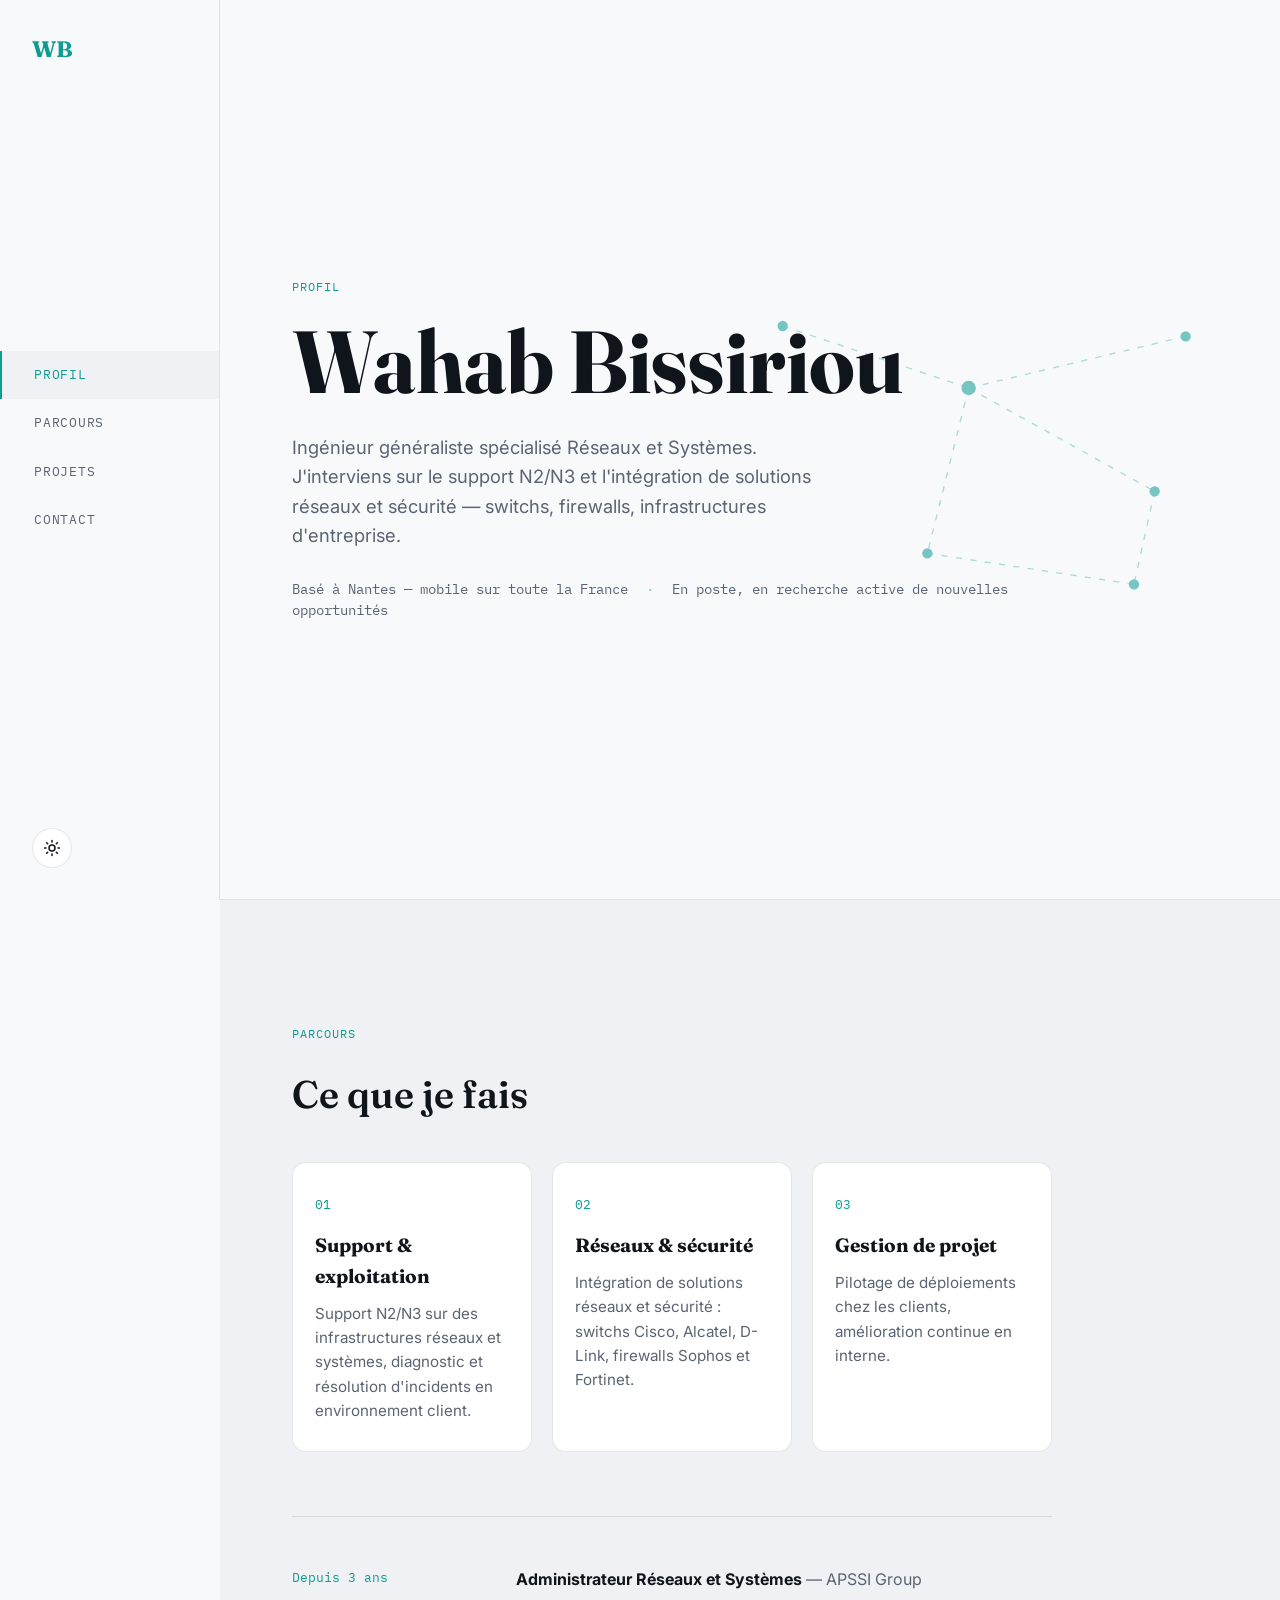
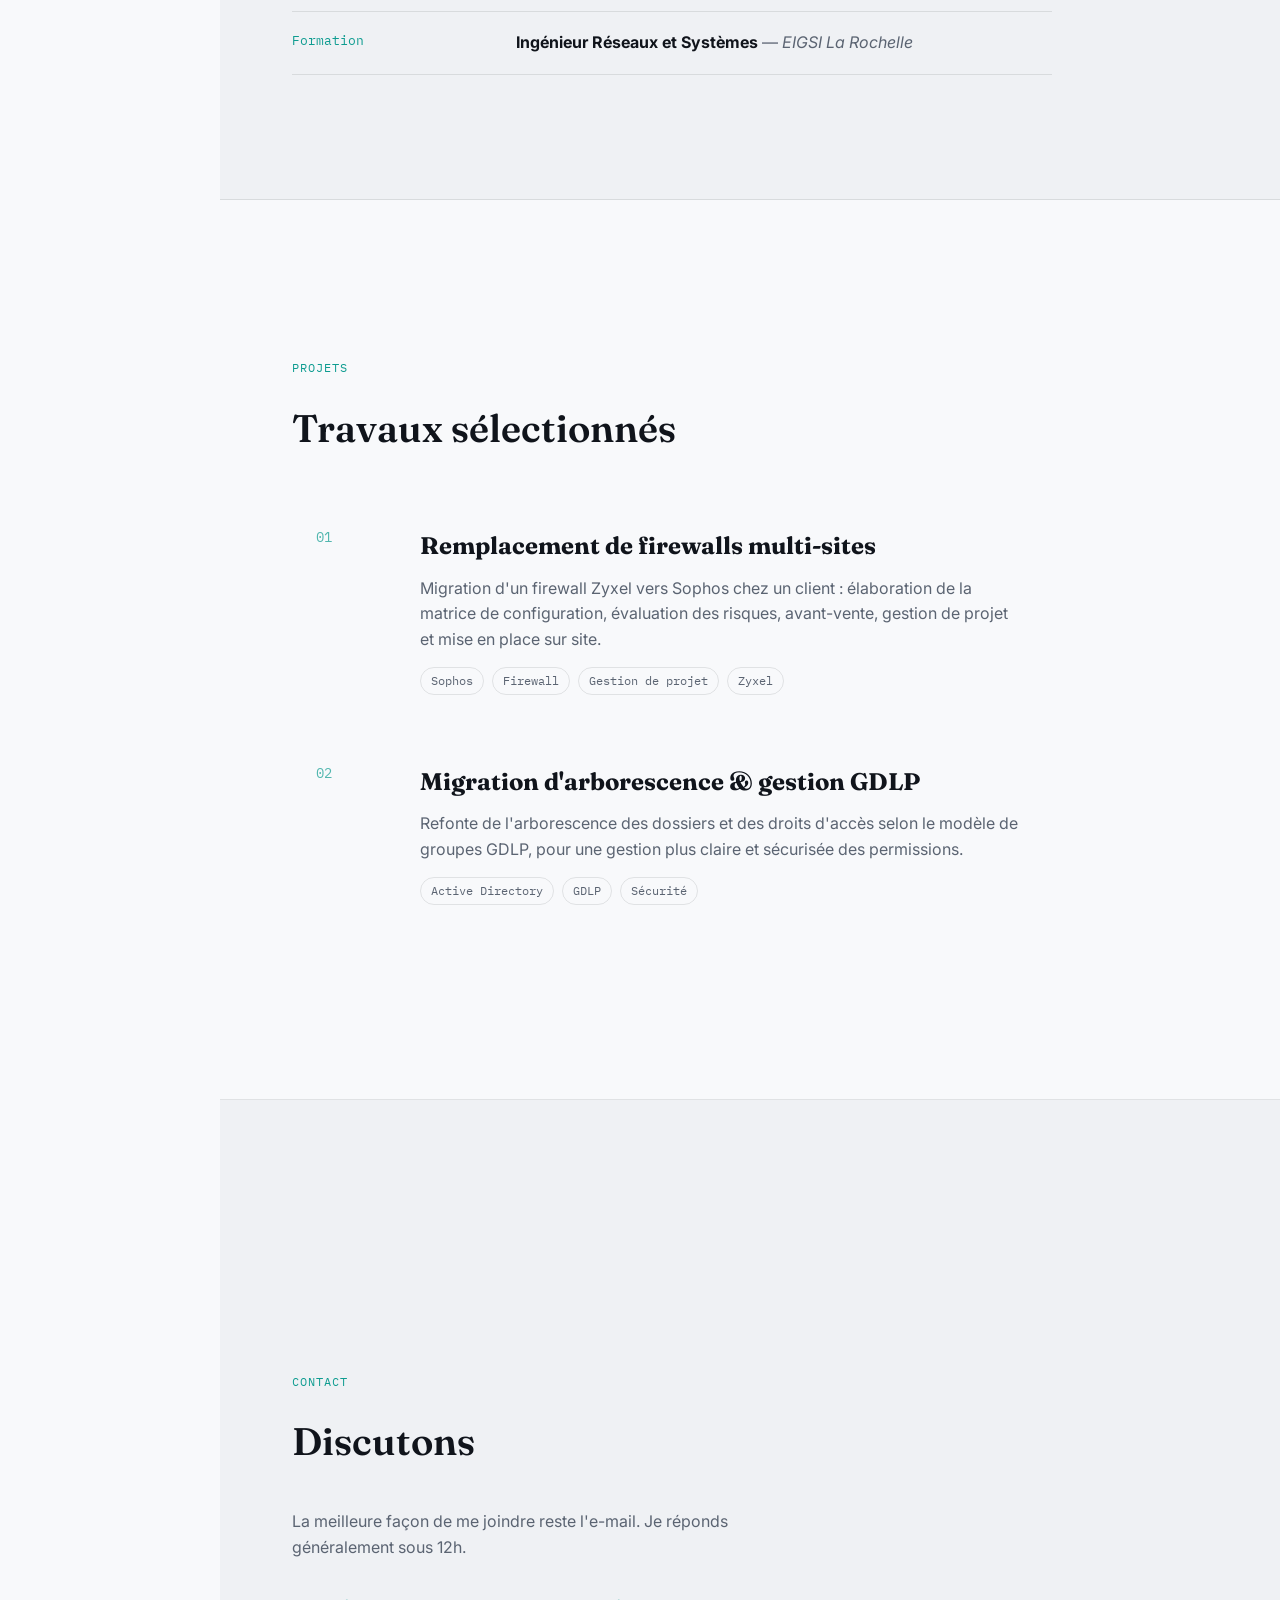
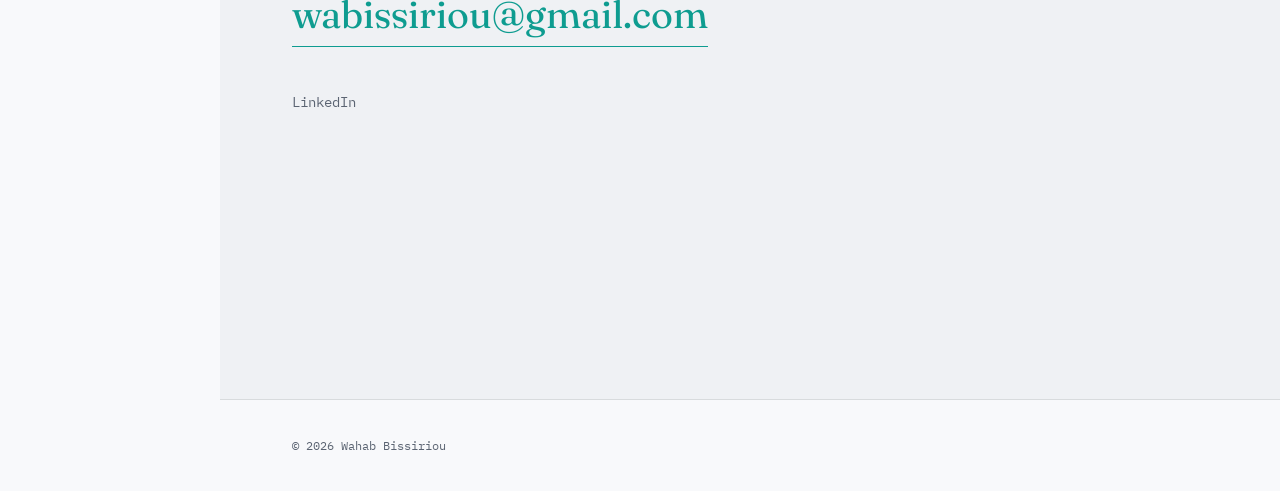
==== index.html @ ff33aac0 "Personnalisation et détails actualisés" ====
<!DOCTYPE html>
<html lang="fr">
<head>
  <meta charset="UTF-8">
  <meta name="viewport" content="width=device-width, initial-scale=1.0">
  <title>Wahab Bissiriou — Portfolio</title>
  <meta name="description" content="Portfolio de Wahab Bissiriou, administrateur Réseaux et Systèmes">
  <link rel="preconnect" href="https://fonts.googleapis.com">
  <link href="https://fonts.googleapis.com/css2?family=Fraunces:opsz,wght@9..144,400;9..144,600;9..144,700&family=Inter:wght@400;500;600&family=IBM+Plex+Mono:wght@400;500&display=swap" rel="stylesheet">
  <link rel="stylesheet" href="style.css">
</head>
<body>

  <!-- Navigation en onglets latéraux (desktop) / barre haute (mobile) -->
  <nav class="tabs" aria-label="Navigation principale">
    <div class="tabs__brand">WB</div>
    <ul class="tabs__list">
      <li><a href="#profil" class="tabs__link is-active" data-section="profil">Profil</a></li>
      <li><a href="#parcours" class="tabs__link" data-section="parcours">Parcours</a></li>
      <li><a href="#projets" class="tabs__link" data-section="projets">Projets</a></li>
      <li><a href="#contact" class="tabs__link" data-section="contact">Contact</a></li>
    </ul>
    <button id="theme-toggle" class="theme-toggle" type="button" aria-label="Basculer le thème clair/sombre" aria-pressed="false">
      <svg class="icon icon--sun" viewBox="0 0 24 24" fill="none" stroke="currentColor" stroke-width="2" stroke-linecap="round"><circle cx="12" cy="12" r="4"/><path d="M12 2v2M12 20v2M4.9 4.9l1.4 1.4M17.7 17.7l1.4 1.4M2 12h2M20 12h2M4.9 19.1l1.4-1.4M17.7 6.3l1.4-1.4"/></svg>
      <svg class="icon icon--moon" viewBox="0 0 24 24" fill="none" stroke="currentColor" stroke-width="2" stroke-linecap="round" stroke-linejoin="round"><path d="M21 12.8A9 9 0 1 1 11.2 3a7 7 0 0 0 9.8 9.8z"/></svg>
    </button>
  </nav>

  <main>

    <!-- SECTION PROFIL -->
    <section id="profil" class="section section--hero">
      <svg class="net-signature" viewBox="0 0 600 400" aria-hidden="true">
        <g class="net-signature__links">
          <line x1="80" y1="80" x2="260" y2="140"/>
          <line x1="260" y1="140" x2="470" y2="90"/>
          <line x1="260" y1="140" x2="220" y2="300"/>
          <line x1="220" y1="300" x2="420" y2="330"/>
          <line x1="260" y1="140" x2="440" y2="240"/>
          <line x1="440" y1="240" x2="420" y2="330"/>
        </g>
        <g class="net-signature__nodes">
          <circle cx="80" cy="80" r="5"/>
          <circle cx="260" cy="140" r="7"/>
          <circle cx="470" cy="90" r="5"/>
          <circle cx="220" cy="300" r="5"/>
          <circle cx="420" cy="330" r="5"/>
          <circle cx="440" cy="240" r="5"/>
        </g>
      </svg>
      <div class="section__inner">
        <p class="eyebrow">Profil</p>
        <h1 class="hero__title">Wahab Bissiriou</h1>
        <p class="hero__tagline">Ingénieur généraliste spécialisé Réseaux et Systèmes. J'interviens sur le support N2/N3 et l'intégration de solutions réseaux et sécurité — switchs, firewalls, infrastructures d'entreprise.</p>
        <div class="hero__meta">
          <span>Basé à Nantes — mobile sur toute la France</span>
          <span class="divider">·</span>
          <span>En poste, en recherche active de nouvelles opportunités</span>
        </div>
      </div>
    </section>

    <!-- SECTION PARCOURS -->
    <section id="parcours" class="section">
      <div class="section__inner">
        <p class="eyebrow">Parcours</p>
        <h2 class="section__title">Ce que je fais</h2>
        <div class="grid-cards">
          <article class="card">
            <span class="card__tag">01</span>
            <h3>Support &amp; exploitation</h3>
            <p>Support N2/N3 sur des infrastructures réseaux et systèmes, diagnostic et résolution d'incidents en environnement client.</p>
          </article>
          <article class="card">
            <span class="card__tag">02</span>
            <h3>Réseaux &amp; sécurité</h3>
            <p>Intégration de solutions réseaux et sécurité : switchs Cisco, Alcatel, D-Link, firewalls Sophos et Fortinet.</p>
          </article>
          <article class="card">
            <span class="card__tag">03</span>
            <h3>Gestion de projet</h3>
            <p>Pilotage de déploiements chez les clients, amélioration continue en interne.</p>
          </article>
        </div>

        <div class="timeline">
          <div class="timeline__item">
            <span class="timeline__year">Depuis 3 ans</span>
            <p><strong>Administrateur Réseaux et Systèmes</strong> — APSSI Group</p>
          </div>
          <div class="timeline__item">
            <span class="timeline__year">Formation</span>
            <p><strong>Ingénieur Réseaux et Systèmes</strong> — <em>EIGSI La Rochelle</em></p>
          </div>
        </div>
      </div>
    </section>

    <!-- SECTION PROJETS -->
    <section id="projets" class="section">
      <div class="section__inner">
        <p class="eyebrow">Projets</p>
        <h2 class="section__title">Travaux sélectionnés</h2>
        <div class="projects">
          <article class="project">
            <div class="project__index">01</div>
            <div class="project__body">
              <h3>Remplacement de firewalls multi-sites</h3>
              <p>Migration d'un firewall Zyxel vers Sophos chez un client : élaboration de la matrice de configuration, évaluation des risques, avant-vente, gestion de projet et mise en place sur site.</p>
              <div class="project__tags">
                <span>Sophos</span><span>Firewall</span><span>Gestion de projet</span><span>Zyxel</span>
              </div>
            </div>
          </article>
          <article class="project">
            <div class="project__index">02</div>
            <div class="project__body">
              <h3>Migration d'arborescence &amp; gestion GDLP</h3>
              <p>Refonte de l'arborescence des dossiers et des droits d'accès selon le modèle de groupes GDLP, pour une gestion plus claire et sécurisée des permissions.</p>
              <div class="project__tags">
                <span>Active Directory</span><span>GDLP</span><span>Sécurité</span>
              </div>
            </div>
          </article>
        </div>
      </div>
    </section>

    <!-- SECTION CONTACT -->
    <section id="contact" class="section section--contact">
      <div class="section__inner">
        <p class="eyebrow">Contact</p>
        <h2 class="section__title">Discutons</h2>
        <p class="contact__text">La meilleure façon de me joindre reste l'e-mail. Je réponds généralement sous 12h.</p>
        <a href="mailto:wabissiriou@gmail.com" class="contact__email">wabissiriou@gmail.com</a>
        <ul class="contact__links">
          <li><a href="https://www.linkedin.com/in/wahabbissiriou/" target="_blank" rel="noopener">LinkedIn</a></li>
        </ul>
      </div>
    </section>

  </main>

  <footer class="footer">
    <p>© <span id="year"></span> Wahab Bissiriou</p>
  </footer>

  <script src="script.js"></script>
</body>
</html>
---- style.css ----
/* ===== Tokens : thème sombre (par défaut) ===== */
:root,
html[data-theme="dark"] {
  --color-bg: #0D1117;
  --color-bg-alt: #151B23;
  --color-surface: #1A222C;
  --color-ink: #ECEFF4;
  --color-ink-dim: #8B95A3;
  --color-accent: #2DD4C7;
  --color-accent-ink: #06181A;
  --color-line: rgba(236, 239, 244, 0.10);
  --shadow: 0 8px 30px rgba(0, 0, 0, 0.35);
}

html[data-theme="light"] {
  --color-bg: #F8F9FB;
  --color-bg-alt: #EFF1F4;
  --color-surface: #FFFFFF;
  --color-ink: #10141B;
  --color-ink-dim: #5B6472;
  --color-accent: #0E9C90;
  --color-accent-ink: #FFFFFF;
  --color-line: rgba(16, 20, 27, 0.10);
  --shadow: 0 8px 24px rgba(16, 20, 27, 0.08);
}

:root {
  --font-display: "Fraunces", serif;
  --font-body: "Inter", sans-serif;
  --font-mono: "IBM Plex Mono", monospace;

  --nav-width: 220px;
  --pad: clamp(24px, 6vw, 72px);
  --radius: 14px;
}

* { box-sizing: border-box; }

html {
  scroll-behavior: smooth;
}

@media (prefers-reduced-motion: reduce) {
  html { scroll-behavior: auto; }
  * { animation: none !important; transition: none !important; }
}

body {
  margin: 0;
  background: var(--color-bg);
  color: var(--color-ink);
  font-family: var(--font-body);
  line-height: 1.6;
  -webkit-font-smoothing: antialiased;
  transition: background 0.3s ease, color 0.3s ease;
}

a { color: inherit; text-decoration: none; }

/* ===== Navigation ===== */
.tabs {
  position: fixed;
  top: 0;
  left: 0;
  width: var(--nav-width);
  height: 100vh;
  display: flex;
  flex-direction: column;
  justify-content: space-between;
  padding: 32px 0;
  border-right: 1px solid var(--color-line);
  background: color-mix(in srgb, var(--color-bg) 92%, transparent);
  backdrop-filter: blur(8px);
  z-index: 10;
  transition: background 0.3s ease, border-color 0.3s ease;
}

.tabs__brand {
  font-family: var(--font-display);
  font-size: 1.4rem;
  font-weight: 700;
  color: var(--color-accent);
  padding-left: 32px;
}

.tabs__list {
  list-style: none;
  margin: 0;
  padding: 0;
  display: flex;
  flex-direction: column;
}

.tabs__link {
  display: block;
  padding: 14px 32px;
  font-family: var(--font-mono);
  font-size: 0.8rem;
  letter-spacing: 0.06em;
  text-transform: uppercase;
  color: var(--color-ink-dim);
  border-left: 2px solid transparent;
  transition: color 0.2s ease, border-color 0.2s ease, background 0.2s ease;
}

.tabs__link:hover {
  color: var(--color-ink);
  background: var(--color-bg-alt);
}

.tabs__link.is-active {
  color: var(--color-accent);
  border-left-color: var(--color-accent);
  background: var(--color-bg-alt);
}

.tabs__link:focus-visible,
.theme-toggle:focus-visible {
  outline: 2px solid var(--color-accent);
  outline-offset: 2px;
}

/* Bouton thème clair/sombre */
.theme-toggle {
  margin: 0 32px;
  width: 40px;
  height: 40px;
  border-radius: 50%;
  border: 1px solid var(--color-line);
  background: var(--color-surface);
  color: var(--color-ink);
  display: flex;
  align-items: center;
  justify-content: center;
  cursor: pointer;
  transition: border-color 0.2s ease, transform 0.2s ease;
}

.theme-toggle:hover {
  border-color: var(--color-accent);
  transform: scale(1.05);
}

.theme-toggle .icon {
  width: 18px;
  height: 18px;
  position: absolute;
  transition: opacity 0.25s ease, transform 0.35s ease;
}

html[data-theme="dark"] .icon--sun,
html[data-theme="light"] .icon--moon {
  opacity: 0;
  transform: rotate(-90deg) scale(0.6);
}

html[data-theme="dark"] .icon--moon,
html[data-theme="light"] .icon--sun {
  opacity: 1;
  transform: rotate(0) scale(1);
}

/* ===== Layout général ===== */
main { margin-left: var(--nav-width); }

.section {
  min-height: 100vh;
  display: flex;
  align-items: center;
  border-bottom: 1px solid var(--color-line);
  padding: 96px var(--pad);
  position: relative;
  overflow: hidden;
}

.section:nth-of-type(even) { background: var(--color-bg-alt); }

.section__inner {
  max-width: 760px;
  width: 100%;
  position: relative;
  z-index: 1;
}

.eyebrow {
  font-family: var(--font-mono);
  font-size: 0.78rem;
  letter-spacing: 0.08em;
  text-transform: uppercase;
  color: var(--color-accent);
  margin: 0 0 20px;
}

.section__title {
  font-family: var(--font-display);
  font-size: clamp(1.8rem, 3vw, 2.6rem);
  font-weight: 600;
  margin: 0 0 36px;
}

/* ===== Hero + signature réseau ===== */
.section--hero { position: relative; }

.net-signature {
  position: absolute;
  right: -40px;
  top: 50%;
  transform: translateY(-50%);
  width: min(55vw, 620px);
  height: auto;
  opacity: 0.55;
  z-index: 0;
  pointer-events: none;
}

.net-signature__links line {
  stroke: var(--color-accent);
  stroke-width: 1.4;
  stroke-dasharray: 6 8;
  opacity: 0.55;
  animation: flow 6s linear infinite;
}

.net-signature__nodes circle {
  fill: var(--color-accent);
  animation: pulse 2.4s ease-in-out infinite;
}

.net-signature__nodes circle:nth-child(2) { animation-delay: 0.3s; }
.net-signature__nodes circle:nth-child(3) { animation-delay: 0.6s; }
.net-signature__nodes circle:nth-child(4) { animation-delay: 0.9s; }
.net-signature__nodes circle:nth-child(5) { animation-delay: 1.2s; }
.net-signature__nodes circle:nth-child(6) { animation-delay: 1.5s; }

@keyframes flow {
  to { stroke-dashoffset: -140; }
}

@keyframes pulse {
  0%, 100% { opacity: 0.6; r: 5; }
  50% { opacity: 1; r: 7; }
}

@media (max-width: 860px) {
  .net-signature { display: none; }
}

.hero__title {
  font-family: var(--font-display);
  font-size: clamp(3rem, 8vw, 5.5rem);
  font-weight: 700;
  line-height: 1;
  margin: 0 0 28px;
}

.hero__tagline {
  font-size: 1.15rem;
  color: var(--color-ink-dim);
  max-width: 46ch;
  margin: 0 0 28px;
}

.hero__meta {
  font-family: var(--font-mono);
  font-size: 0.85rem;
  color: var(--color-ink-dim);
}

.divider { margin: 0 10px; color: var(--color-accent); opacity: 0.5; }

/* ===== Cards ===== */
.grid-cards {
  display: grid;
  grid-template-columns: repeat(3, 1fr);
  gap: 20px;
  margin-bottom: 64px;
}

.card {
  background: var(--color-surface);
  border: 1px solid var(--color-line);
  padding: 28px 22px;
  border-radius: var(--radius);
  transition: transform 0.25s ease, box-shadow 0.25s ease, border-color 0.25s ease;
}

.card:hover {
  transform: translateY(-4px);
  box-shadow: var(--shadow);
  border-color: var(--color-accent);
}

.card__tag { font-family: var(--font-mono); color: var(--color-accent); font-size: 0.8rem; }

.card h3 { font-family: var(--font-display); font-size: 1.2rem; margin: 14px 0 10px; }

.card p { color: var(--color-ink-dim); font-size: 0.95rem; margin: 0; }

/* ===== Timeline ===== */
.timeline { border-top: 1px solid var(--color-line); padding-top: 32px; }

.timeline__item {
  display: grid;
  grid-template-columns: 200px 1fr;
  gap: 24px;
  padding: 18px 0;
  border-bottom: 1px solid var(--color-line);
}

.timeline__year { font-family: var(--font-mono); font-size: 0.82rem; color: var(--color-accent); }

.timeline__item p { margin: 0; color: var(--color-ink-dim); }

.timeline__item strong { color: var(--color-ink); }

/* ===== Projets ===== */
.projects { display: flex; flex-direction: column; }

.project {
  display: grid;
  grid-template-columns: 80px 1fr;
  gap: 24px;
  padding: 32px 24px;
  border-radius: var(--radius);
  transition: background 0.25s ease;
}

.project:hover { background: var(--color-surface); }

.project__index { font-family: var(--font-mono); font-size: 0.85rem; color: var(--color-accent); opacity: 0.7; }

.project__body h3 { font-family: var(--font-display); font-size: 1.5rem; margin: 0 0 10px; }

.project__body p { color: var(--color-ink-dim); margin: 0 0 14px; max-width: 60ch; }

.project__tags { display: flex; gap: 8px; margin-bottom: 4px; flex-wrap: wrap; }

.project__tags span {
  font-family: var(--font-mono);
  font-size: 0.72rem;
  padding: 4px 10px;
  border: 1px solid var(--color-line);
  border-radius: 20px;
  color: var(--color-ink-dim);
}

/* ===== Contact ===== */
.contact__text { color: var(--color-ink-dim); max-width: 50ch; margin: 0 0 24px; }

.contact__email {
  font-family: var(--font-display);
  font-size: clamp(1.6rem, 4vw, 2.4rem);
  color: var(--color-accent);
  display: inline-block;
  margin-bottom: 32px;
  border-bottom: 1px solid var(--color-accent);
}

.contact__links {
  list-style: none;
  display: flex;
  gap: 24px;
  padding: 0;
  font-family: var(--font-mono);
  font-size: 0.85rem;
  color: var(--color-ink-dim);
}

.contact__links a:hover { color: var(--color-accent); }

/* ===== Footer ===== */
.footer {
  margin-left: var(--nav-width);
  padding: 24px var(--pad);
  font-family: var(--font-mono);
  font-size: 0.75rem;
  color: var(--color-ink-dim);
}

/* ===== Reveal au scroll ===== */
.section__inner {
  opacity: 0;
  transform: translateY(16px);
  transition: opacity 0.6s ease, transform 0.6s ease;
}

.section__inner.is-visible {
  opacity: 1;
  transform: translateY(0);
}

/* ===== Responsive ===== */
@media (max-width: 860px) {
  .tabs {
    position: sticky;
    width: 100%;
    height: auto;
    flex-direction: row;
    justify-content: space-between;
    align-items: center;
    padding: 14px var(--pad);
    border-right: none;
    border-bottom: 1px solid var(--color-line);
  }

  .tabs__list { flex-direction: row; gap: 4px; }

  .tabs__link { padding: 8px 12px; border-left: none; border-bottom: 2px solid transparent; }

  .tabs__link.is-active { border-left-color: transparent; border-bottom-color: var(--color-accent); }

  .theme-toggle { margin: 0; }

  main, .footer { margin-left: 0; }

  .section { min-height: auto; padding: 56px var(--pad); }

  .grid-cards { grid-template-columns: 1fr; }

  .timeline__item, .project { grid-template-columns: 1fr; gap: 8px; }

  .project { padding: 24px 0; }
}
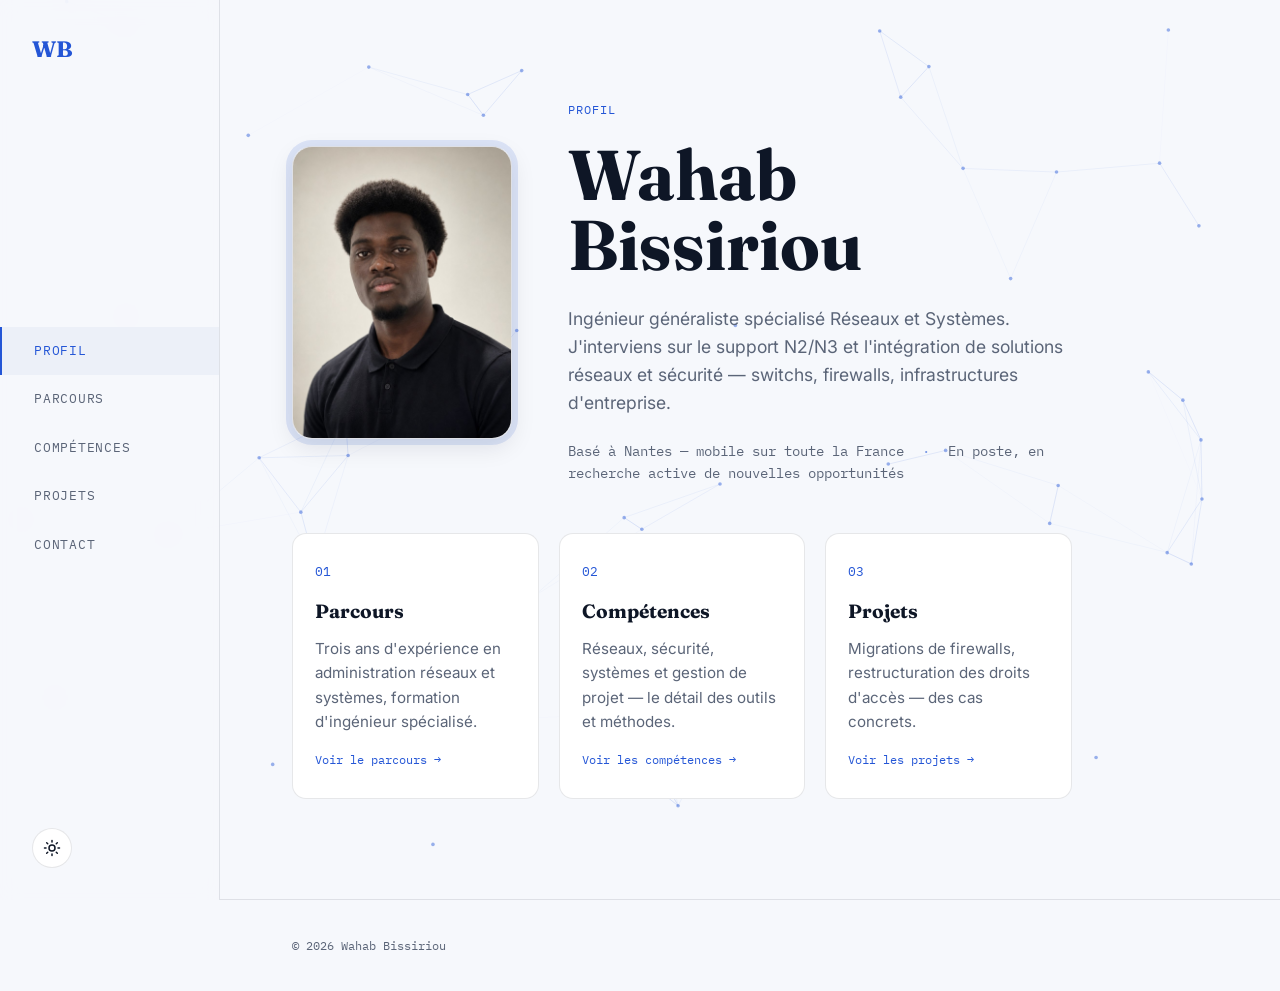
==== commit e47c94c1: "Ajout de la photo de profil" ====
--- a/index.html
+++ b/index.html
@@ -9,16 +9,18 @@
   <link href="https://fonts.googleapis.com/css2?family=Fraunces:opsz,wght@9..144,400;9..144,600;9..144,700&family=Inter:wght@400;500;600&family=IBM+Plex+Mono:wght@400;500&display=swap" rel="stylesheet">
   <link rel="stylesheet" href="style.css">
 </head>
-<body>
+<body data-page="profil">
 
-  <!-- Navigation en onglets latéraux (desktop) / barre haute (mobile) -->
+  <canvas id="bg-canvas"></canvas>
+
   <nav class="tabs" aria-label="Navigation principale">
     <div class="tabs__brand">WB</div>
     <ul class="tabs__list">
-      <li><a href="#profil" class="tabs__link is-active" data-section="profil">Profil</a></li>
-      <li><a href="#parcours" class="tabs__link" data-section="parcours">Parcours</a></li>
-      <li><a href="#projets" class="tabs__link" data-section="projets">Projets</a></li>
-      <li><a href="#contact" class="tabs__link" data-section="contact">Contact</a></li>
+      <li><a href="index.html" class="tabs__link" data-page="profil">Profil</a></li>
+      <li><a href="parcours.html" class="tabs__link" data-page="parcours">Parcours</a></li>
+      <li><a href="competences.html" class="tabs__link" data-page="competences">Compétences</a></li>
+      <li><a href="projets.html" class="tabs__link" data-page="projets">Projets</a></li>
+      <li><a href="contact.html" class="tabs__link" data-page="contact">Contact</a></li>
     </ul>
     <button id="theme-toggle" class="theme-toggle" type="button" aria-label="Basculer le thème clair/sombre" aria-pressed="false">
       <svg class="icon icon--sun" viewBox="0 0 24 24" fill="none" stroke="currentColor" stroke-width="2" stroke-linecap="round"><circle cx="12" cy="12" r="4"/><path d="M12 2v2M12 20v2M4.9 4.9l1.4 1.4M17.7 17.7l1.4 1.4M2 12h2M20 12h2M4.9 19.1l1.4-1.4M17.7 6.3l1.4-1.4"/></svg>
@@ -28,114 +30,44 @@
 
   <main>
 
-    <!-- SECTION PROFIL -->
-    <section id="profil" class="section section--hero">
-      <svg class="net-signature" viewBox="0 0 600 400" aria-hidden="true">
-        <g class="net-signature__links">
-          <line x1="80" y1="80" x2="260" y2="140"/>
-          <line x1="260" y1="140" x2="470" y2="90"/>
-          <line x1="260" y1="140" x2="220" y2="300"/>
-          <line x1="220" y1="300" x2="420" y2="330"/>
-          <line x1="260" y1="140" x2="440" y2="240"/>
-          <line x1="440" y1="240" x2="420" y2="330"/>
-        </g>
-        <g class="net-signature__nodes">
-          <circle cx="80" cy="80" r="5"/>
-          <circle cx="260" cy="140" r="7"/>
-          <circle cx="470" cy="90" r="5"/>
-          <circle cx="220" cy="300" r="5"/>
-          <circle cx="420" cy="330" r="5"/>
-          <circle cx="440" cy="240" r="5"/>
-        </g>
-      </svg>
+    <section class="section section--hero">
       <div class="section__inner">
-        <p class="eyebrow">Profil</p>
-        <h1 class="hero__title">Wahab Bissiriou</h1>
-        <p class="hero__tagline">Ingénieur généraliste spécialisé Réseaux et Systèmes. J'interviens sur le support N2/N3 et l'intégration de solutions réseaux et sécurité — switchs, firewalls, infrastructures d'entreprise.</p>
-        <div class="hero__meta">
-          <span>Basé à Nantes — mobile sur toute la France</span>
-          <span class="divider">·</span>
-          <span>En poste, en recherche active de nouvelles opportunités</span>
-        </div>
-      </div>
-    </section>
-
-    <!-- SECTION PARCOURS -->
-    <section id="parcours" class="section">
-      <div class="section__inner">
-        <p class="eyebrow">Parcours</p>
-        <h2 class="section__title">Ce que je fais</h2>
-        <div class="grid-cards">
-          <article class="card">
-            <span class="card__tag">01</span>
-            <h3>Support &amp; exploitation</h3>
-            <p>Support N2/N3 sur des infrastructures réseaux et systèmes, diagnostic et résolution d'incidents en environnement client.</p>
-          </article>
-          <article class="card">
-            <span class="card__tag">02</span>
-            <h3>Réseaux &amp; sécurité</h3>
-            <p>Intégration de solutions réseaux et sécurité : switchs Cisco, Alcatel, D-Link, firewalls Sophos et Fortinet.</p>
-          </article>
-          <article class="card">
-            <span class="card__tag">03</span>
-            <h3>Gestion de projet</h3>
-            <p>Pilotage de déploiements chez les clients, amélioration continue en interne.</p>
-          </article>
+        <div class="hero__layout">
+          <div class="hero__photo-frame">
+            <img src="photo.jpg" alt="Portrait de Wahab Bissiriou" class="hero__photo">
+          </div>
+          <div class="hero__content">
+            <p class="eyebrow">Profil</p>
+            <h1 class="hero__title">Wahab Bissiriou</h1>
+            <p class="hero__tagline">Ingénieur généraliste spécialisé Réseaux et Systèmes. J'interviens sur le support N2/N3 et l'intégration de solutions réseaux et sécurité — switchs, firewalls, infrastructures d'entreprise.</p>
+            <div class="hero__meta">
+              <span>Basé à Nantes — mobile sur toute la France</span>
+              <span class="divider">·</span>
+              <span>En poste, en recherche active de nouvelles opportunités</span>
+            </div>
+          </div>
         </div>
 
-        <div class="timeline">
-          <div class="timeline__item">
-            <span class="timeline__year">Depuis 3 ans</span>
-            <p><strong>Administrateur Réseaux et Systèmes</strong> — APSSI Group</p>
-          </div>
-          <div class="timeline__item">
-            <span class="timeline__year">Formation</span>
-            <p><strong>Ingénieur Réseaux et Systèmes</strong> — <em>EIGSI La Rochelle</em></p>
-          </div>
+        <div class="grid-cards">
+          <a href="parcours.html" class="card card--link">
+            <span class="card__tag">01</span>
+            <h3>Parcours</h3>
+            <p>Trois ans d'expérience en administration réseaux et systèmes, formation d'ingénieur spécialisé.</p>
+            <span class="card__more">Voir le parcours →</span>
+          </a>
+          <a href="competences.html" class="card card--link">
+            <span class="card__tag">02</span>
+            <h3>Compétences</h3>
+            <p>Réseaux, sécurité, systèmes et gestion de projet — le détail des outils et méthodes.</p>
+            <span class="card__more">Voir les compétences →</span>
+          </a>
+          <a href="projets.html" class="card card--link">
+            <span class="card__tag">03</span>
+            <h3>Projets</h3>
+            <p>Migrations de firewalls, restructuration des droits d'accès — des cas concrets.</p>
+            <span class="card__more">Voir les projets →</span>
+          </a>
         </div>
-      </div>
-    </section>
-
-    <!-- SECTION PROJETS -->
-    <section id="projets" class="section">
-      <div class="section__inner">
-        <p class="eyebrow">Projets</p>
-        <h2 class="section__title">Travaux sélectionnés</h2>
-        <div class="projects">
-          <article class="project">
-            <div class="project__index">01</div>
-            <div class="project__body">
-              <h3>Remplacement de firewalls multi-sites</h3>
-              <p>Migration d'un firewall Zyxel vers Sophos chez un client : élaboration de la matrice de configuration, évaluation des risques, avant-vente, gestion de projet et mise en place sur site.</p>
-              <div class="project__tags">
-                <span>Sophos</span><span>Firewall</span><span>Gestion de projet</span><span>Zyxel</span>
-              </div>
-            </div>
-          </article>
-          <article class="project">
-            <div class="project__index">02</div>
-            <div class="project__body">
-              <h3>Migration d'arborescence &amp; gestion GDLP</h3>
-              <p>Refonte de l'arborescence des dossiers et des droits d'accès selon le modèle de groupes GDLP, pour une gestion plus claire et sécurisée des permissions.</p>
-              <div class="project__tags">
-                <span>Active Directory</span><span>GDLP</span><span>Sécurité</span>
-              </div>
-            </div>
-          </article>
-        </div>
-      </div>
-    </section>
-
-    <!-- SECTION CONTACT -->
-    <section id="contact" class="section section--contact">
-      <div class="section__inner">
-        <p class="eyebrow">Contact</p>
-        <h2 class="section__title">Discutons</h2>
-        <p class="contact__text">La meilleure façon de me joindre reste l'e-mail. Je réponds généralement sous 12h.</p>
-        <a href="mailto:wabissiriou@gmail.com" class="contact__email">wabissiriou@gmail.com</a>
-        <ul class="contact__links">
-          <li><a href="https://www.linkedin.com/in/wahabbissiriou/" target="_blank" rel="noopener">LinkedIn</a></li>
-        </ul>
       </div>
     </section>
 
--- a/style.css
+++ b/style.css
@@ -1,27 +1,29 @@
 /* ===== Tokens : thème sombre (par défaut) ===== */
 :root,
 html[data-theme="dark"] {
-  --color-bg: #0D1117;
-  --color-bg-alt: #151B23;
-  --color-surface: #1A222C;
-  --color-ink: #ECEFF4;
-  --color-ink-dim: #8B95A3;
-  --color-accent: #2DD4C7;
-  --color-accent-ink: #06181A;
-  --color-line: rgba(236, 239, 244, 0.10);
-  --shadow: 0 8px 30px rgba(0, 0, 0, 0.35);
+  --color-bg: #0A0F1A;
+  --color-bg-alt: #10182A;
+  --color-surface: #141E33;
+  --color-ink: #ECF1FA;
+  --color-ink-dim: #8B96AD;
+  --color-accent: #4C8DFF;
+  --color-accent-2: #7AA9FF;
+  --color-accent-ink: #06101F;
+  --color-line: rgba(236, 241, 250, 0.10);
+  --shadow: 0 8px 30px rgba(0, 0, 0, 0.40);
 }
 
 html[data-theme="light"] {
-  --color-bg: #F8F9FB;
-  --color-bg-alt: #EFF1F4;
+  --color-bg: #F6F8FC;
+  --color-bg-alt: #ECF0F8;
   --color-surface: #FFFFFF;
-  --color-ink: #10141B;
-  --color-ink-dim: #5B6472;
-  --color-accent: #0E9C90;
+  --color-ink: #0E1626;
+  --color-ink-dim: #5B6578;
+  --color-accent: #2456D6;
+  --color-accent-2: #5B7FE0;
   --color-accent-ink: #FFFFFF;
-  --color-line: rgba(16, 20, 27, 0.10);
-  --shadow: 0 8px 24px rgba(16, 20, 27, 0.08);
+  --color-line: rgba(14, 22, 38, 0.10);
+  --shadow: 0 8px 24px rgba(14, 22, 38, 0.10);
 }
 
 :root {
@@ -36,9 +38,7 @@
 
 * { box-sizing: border-box; }
 
-html {
-  scroll-behavior: smooth;
-}
+html { scroll-behavior: smooth; }
 
 @media (prefers-reduced-motion: reduce) {
   html { scroll-behavior: auto; }
@@ -57,6 +57,16 @@
 
 a { color: inherit; text-decoration: none; }
 
+/* ===== Fond animé (réseau de nœuds) ===== */
+#bg-canvas {
+  position: fixed;
+  inset: 0;
+  width: 100%;
+  height: 100%;
+  z-index: -1;
+  display: block;
+}
+
 /* ===== Navigation ===== */
 .tabs {
   position: fixed;
@@ -69,8 +79,8 @@
   justify-content: space-between;
   padding: 32px 0;
   border-right: 1px solid var(--color-line);
-  background: color-mix(in srgb, var(--color-bg) 92%, transparent);
-  backdrop-filter: blur(8px);
+  background: color-mix(in srgb, var(--color-bg) 88%, transparent);
+  backdrop-filter: blur(10px);
   z-index: 10;
   transition: background 0.3s ease, border-color 0.3s ease;
 }
@@ -133,6 +143,7 @@
   align-items: center;
   justify-content: center;
   cursor: pointer;
+  position: relative;
   transition: border-color 0.2s ease, transform 0.2s ease;
 }
 
@@ -170,17 +181,21 @@
   border-bottom: 1px solid var(--color-line);
   padding: 96px var(--pad);
   position: relative;
-  overflow: hidden;
-}
-
-.section:nth-of-type(even) { background: var(--color-bg-alt); }
+}
+
+.section:nth-of-type(even) { background: color-mix(in srgb, var(--color-bg-alt) 55%, transparent); }
 
 .section__inner {
-  max-width: 760px;
+  max-width: 780px;
   width: 100%;
   position: relative;
   z-index: 1;
-}
+  opacity: 0;
+  transform: translateY(16px);
+  transition: opacity 0.6s ease, transform 0.6s ease;
+}
+
+.section__inner.is-visible { opacity: 1; transform: translateY(0); }
 
 .eyebrow {
   font-family: var(--font-mono);
@@ -195,69 +210,57 @@
   font-family: var(--font-display);
   font-size: clamp(1.8rem, 3vw, 2.6rem);
   font-weight: 600;
-  margin: 0 0 36px;
-}
-
-/* ===== Hero + signature réseau ===== */
-.section--hero { position: relative; }
-
-.net-signature {
-  position: absolute;
-  right: -40px;
-  top: 50%;
-  transform: translateY(-50%);
-  width: min(55vw, 620px);
-  height: auto;
-  opacity: 0.55;
-  z-index: 0;
-  pointer-events: none;
-}
-
-.net-signature__links line {
-  stroke: var(--color-accent);
-  stroke-width: 1.4;
-  stroke-dasharray: 6 8;
-  opacity: 0.55;
-  animation: flow 6s linear infinite;
-}
-
-.net-signature__nodes circle {
-  fill: var(--color-accent);
-  animation: pulse 2.4s ease-in-out infinite;
-}
-
-.net-signature__nodes circle:nth-child(2) { animation-delay: 0.3s; }
-.net-signature__nodes circle:nth-child(3) { animation-delay: 0.6s; }
-.net-signature__nodes circle:nth-child(4) { animation-delay: 0.9s; }
-.net-signature__nodes circle:nth-child(5) { animation-delay: 1.2s; }
-.net-signature__nodes circle:nth-child(6) { animation-delay: 1.5s; }
-
-@keyframes flow {
-  to { stroke-dashoffset: -140; }
-}
-
-@keyframes pulse {
-  0%, 100% { opacity: 0.6; r: 5; }
-  50% { opacity: 1; r: 7; }
-}
-
-@media (max-width: 860px) {
-  .net-signature { display: none; }
-}
+  margin: 0 0 20px;
+}
+
+.section__lede {
+  color: var(--color-ink-dim);
+  max-width: 60ch;
+  margin: 0 0 40px;
+  font-size: 1.05rem;
+}
+
+/* ===== Hero (page d'accueil) ===== */
+.hero__layout {
+  display: flex;
+  align-items: center;
+  gap: 56px;
+  margin-bottom: 48px;
+}
+
+.hero__photo-frame {
+  flex-shrink: 0;
+  width: 220px;
+  aspect-ratio: 3 / 4;
+  border-radius: 20px;
+  overflow: hidden;
+  border: 1px solid var(--color-line);
+  box-shadow: var(--shadow), 0 0 0 6px color-mix(in srgb, var(--color-accent) 12%, transparent);
+  position: relative;
+}
+
+.hero__photo {
+  width: 100%;
+  height: 100%;
+  object-fit: cover;
+  display: block;
+}
+
+.hero__content { flex: 1; min-width: 260px; }
 
 .hero__title {
   font-family: var(--font-display);
-  font-size: clamp(3rem, 8vw, 5.5rem);
+  font-size: clamp(2.6rem, 6vw, 4.4rem);
   font-weight: 700;
   line-height: 1;
-  margin: 0 0 28px;
+  margin: 0 0 24px;
 }
 
 .hero__tagline {
-  font-size: 1.15rem;
+  font-size: 1.1rem;
   color: var(--color-ink-dim);
   max-width: 46ch;
-  margin: 0 0 28px;
+  margin: 0 0 24px;
 }
 
 .hero__meta {
@@ -266,14 +269,18 @@
   color: var(--color-ink-dim);
 }
 
-.divider { margin: 0 10px; color: var(--color-accent); opacity: 0.5; }
-
-/* ===== Cards ===== */
+.divider { margin: 0 10px; color: var(--color-accent); opacity: 0.6; }
+
+@media (max-width: 640px) {
+  .hero__layout { flex-direction: column; align-items: flex-start; gap: 28px; }
+  .hero__photo-frame { width: 160px; }
+}
+
+/* ===== Cartes ===== */
 .grid-cards {
   display: grid;
   grid-template-columns: repeat(3, 1fr);
   gap: 20px;
-  margin-bottom: 64px;
 }
 
 .card {
@@ -296,14 +303,28 @@
 
 .card p { color: var(--color-ink-dim); font-size: 0.95rem; margin: 0; }
 
+/* Cartes-liens (accueil -> sous-pages) */
+.card--link {
+  display: flex;
+  flex-direction: column;
+  height: 100%;
+}
+
+.card__more {
+  margin-top: 16px;
+  font-family: var(--font-mono);
+  font-size: 0.78rem;
+  color: var(--color-accent);
+}
+
 /* ===== Timeline ===== */
-.timeline { border-top: 1px solid var(--color-line); padding-top: 32px; }
+.timeline { border-top: 1px solid var(--color-line); padding-top: 8px; }
 
 .timeline__item {
   display: grid;
   grid-template-columns: 200px 1fr;
   gap: 24px;
-  padding: 18px 0;
+  padding: 24px 0;
   border-bottom: 1px solid var(--color-line);
 }
 
@@ -313,8 +334,38 @@
 
 .timeline__item strong { color: var(--color-ink); }
 
+/* ===== Compétences ===== */
+.skill-group { margin-bottom: 44px; }
+
+.skill-group__title {
+  font-family: var(--font-mono);
+  font-size: 0.8rem;
+  letter-spacing: 0.06em;
+  text-transform: uppercase;
+  color: var(--color-ink-dim);
+  margin: 0 0 16px;
+}
+
+.pills { display: flex; gap: 10px; flex-wrap: wrap; }
+
+.pills span {
+  font-family: var(--font-mono);
+  font-size: 0.8rem;
+  padding: 8px 16px;
+  border: 1px solid var(--color-line);
+  border-radius: 20px;
+  background: var(--color-surface);
+  color: var(--color-ink);
+  transition: border-color 0.2s ease, color 0.2s ease;
+}
+
+.pills span:hover {
+  border-color: var(--color-accent);
+  color: var(--color-accent);
+}
+
 /* ===== Projets ===== */
-.projects { display: flex; flex-direction: column; }
+.projects { display: flex; flex-direction: column; gap: 8px; }
 
 .project {
   display: grid;
@@ -327,13 +378,25 @@
 
 .project:hover { background: var(--color-surface); }
 
-.project__index { font-family: var(--font-mono); font-size: 0.85rem; color: var(--color-accent); opacity: 0.7; }
-
-.project__body h3 { font-family: var(--font-display); font-size: 1.5rem; margin: 0 0 10px; }
-
-.project__body p { color: var(--color-ink-dim); margin: 0 0 14px; max-width: 60ch; }
-
-.project__tags { display: flex; gap: 8px; margin-bottom: 4px; flex-wrap: wrap; }
+.project__index { font-family: var(--font-mono); font-size: 0.85rem; color: var(--color-accent); opacity: 0.8; }
+
+.project__body h3 { font-family: var(--font-display); font-size: 1.5rem; margin: 0 0 14px; }
+
+.project__block { margin-bottom: 14px; }
+
+.project__block-label {
+  font-family: var(--font-mono);
+  font-size: 0.72rem;
+  text-transform: uppercase;
+  letter-spacing: 0.05em;
+  color: var(--color-accent);
+  display: block;
+  margin-bottom: 4px;
+}
+
+.project__block p { color: var(--color-ink-dim); margin: 0; max-width: 60ch; }
+
+.project__tags { display: flex; gap: 8px; margin-top: 18px; flex-wrap: wrap; }
 
 .project__tags span {
   font-family: var(--font-mono);
@@ -375,18 +438,8 @@
   font-family: var(--font-mono);
   font-size: 0.75rem;
   color: var(--color-ink-dim);
-}
-
-/* ===== Reveal au scroll ===== */
-.section__inner {
-  opacity: 0;
-  transform: translateY(16px);
-  transition: opacity 0.6s ease, transform 0.6s ease;
-}
-
-.section__inner.is-visible {
-  opacity: 1;
-  transform: translateY(0);
+  position: relative;
+  z-index: 1;
 }
 
 /* ===== Responsive ===== */
@@ -403,7 +456,7 @@
     border-bottom: 1px solid var(--color-line);
   }
 
-  .tabs__list { flex-direction: row; gap: 4px; }
+  .tabs__list { flex-direction: row; gap: 4px; flex-wrap: wrap; }
 
   .tabs__link { padding: 8px 12px; border-left: none; border-bottom: 2px solid transparent; }
 
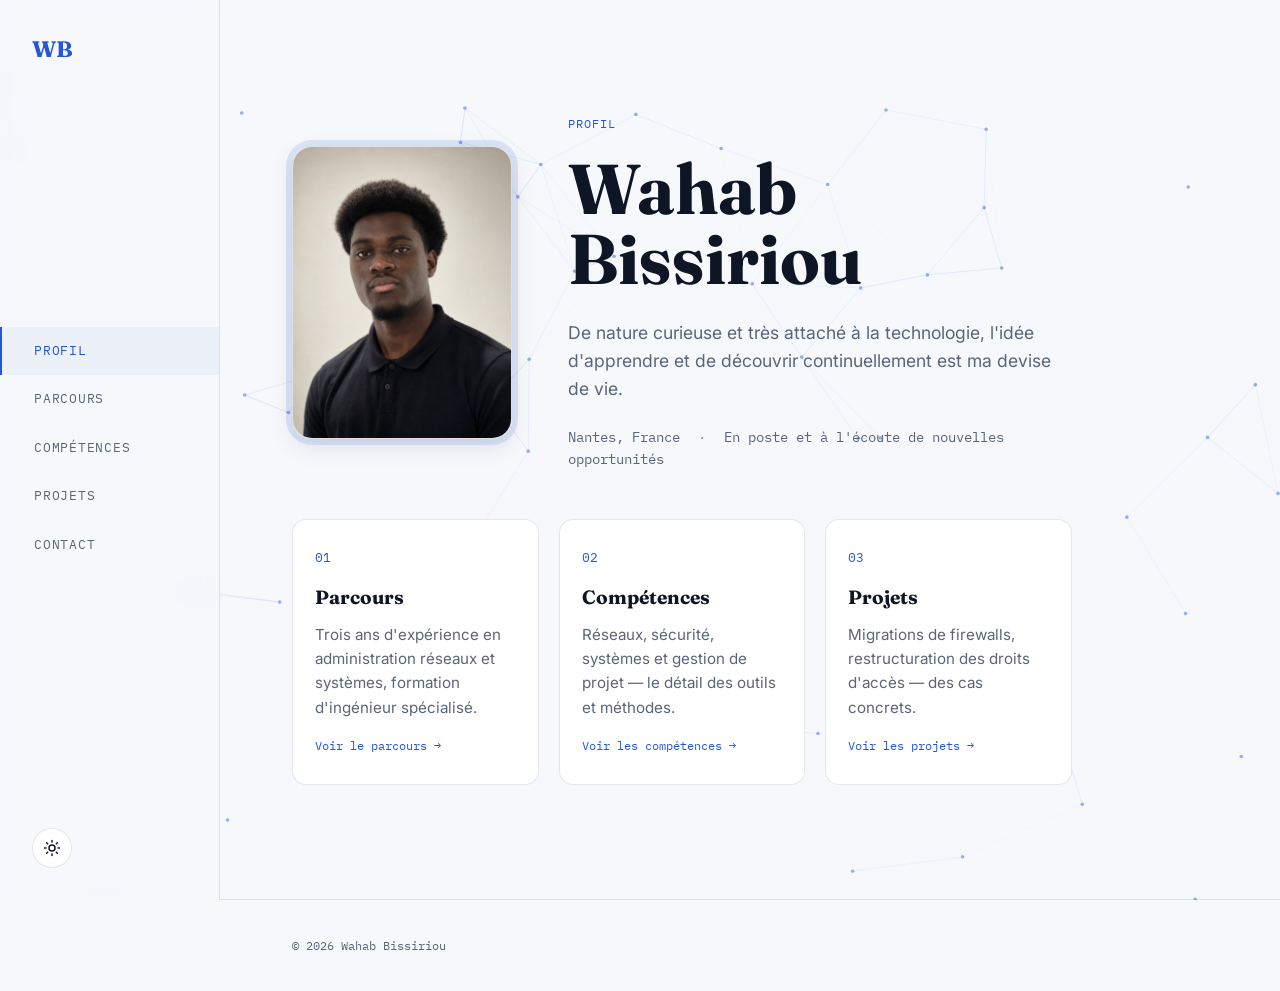
==== commit f74ede3e: "Ajout de personnalisation sur profil" ====
--- a/index.html
+++ b/index.html
@@ -39,11 +39,11 @@
           <div class="hero__content">
             <p class="eyebrow">Profil</p>
             <h1 class="hero__title">Wahab Bissiriou</h1>
-            <p class="hero__tagline">Ingénieur généraliste spécialisé Réseaux et Systèmes. J'interviens sur le support N2/N3 et l'intégration de solutions réseaux et sécurité — switchs, firewalls, infrastructures d'entreprise.</p>
+            <p class="hero__tagline">De nature curieuse et très attaché à la technologie, l'idée d'apprendre et de découvrir continuellement est ma devise de vie.</p>
             <div class="hero__meta">
-              <span>Basé à Nantes — mobile sur toute la France</span>
+              <span>Nantes, France</span>
               <span class="divider">·</span>
-              <span>En poste, en recherche active de nouvelles opportunités</span>
+              <span>En poste et à l'écoute de nouvelles opportunités</span>
             </div>
           </div>
         </div>
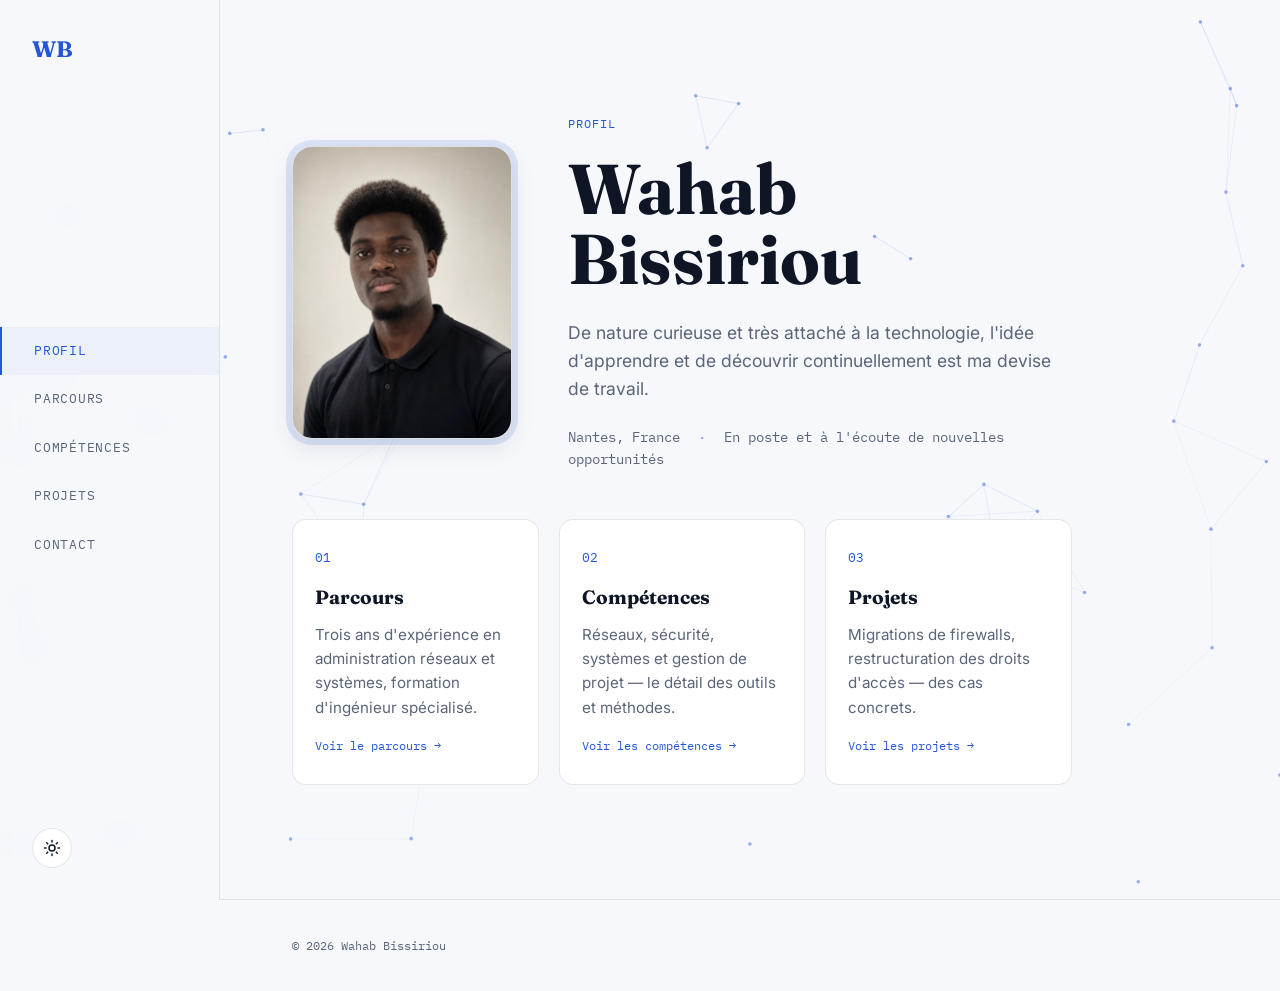
==== commit bb7b49b1: "Projet firewalls explicité" ====
--- a/index.html
+++ b/index.html
@@ -39,7 +39,7 @@
           <div class="hero__content">
             <p class="eyebrow">Profil</p>
             <h1 class="hero__title">Wahab Bissiriou</h1>
-            <p class="hero__tagline">De nature curieuse et très attaché à la technologie, l'idée d'apprendre et de découvrir continuellement est ma devise de vie.</p>
+            <p class="hero__tagline">De nature curieuse et très attaché à la technologie, l'idée d'apprendre et de découvrir continuellement est ma devise de travail.</p>
             <div class="hero__meta">
               <span>Nantes, France</span>
               <span class="divider">·</span>
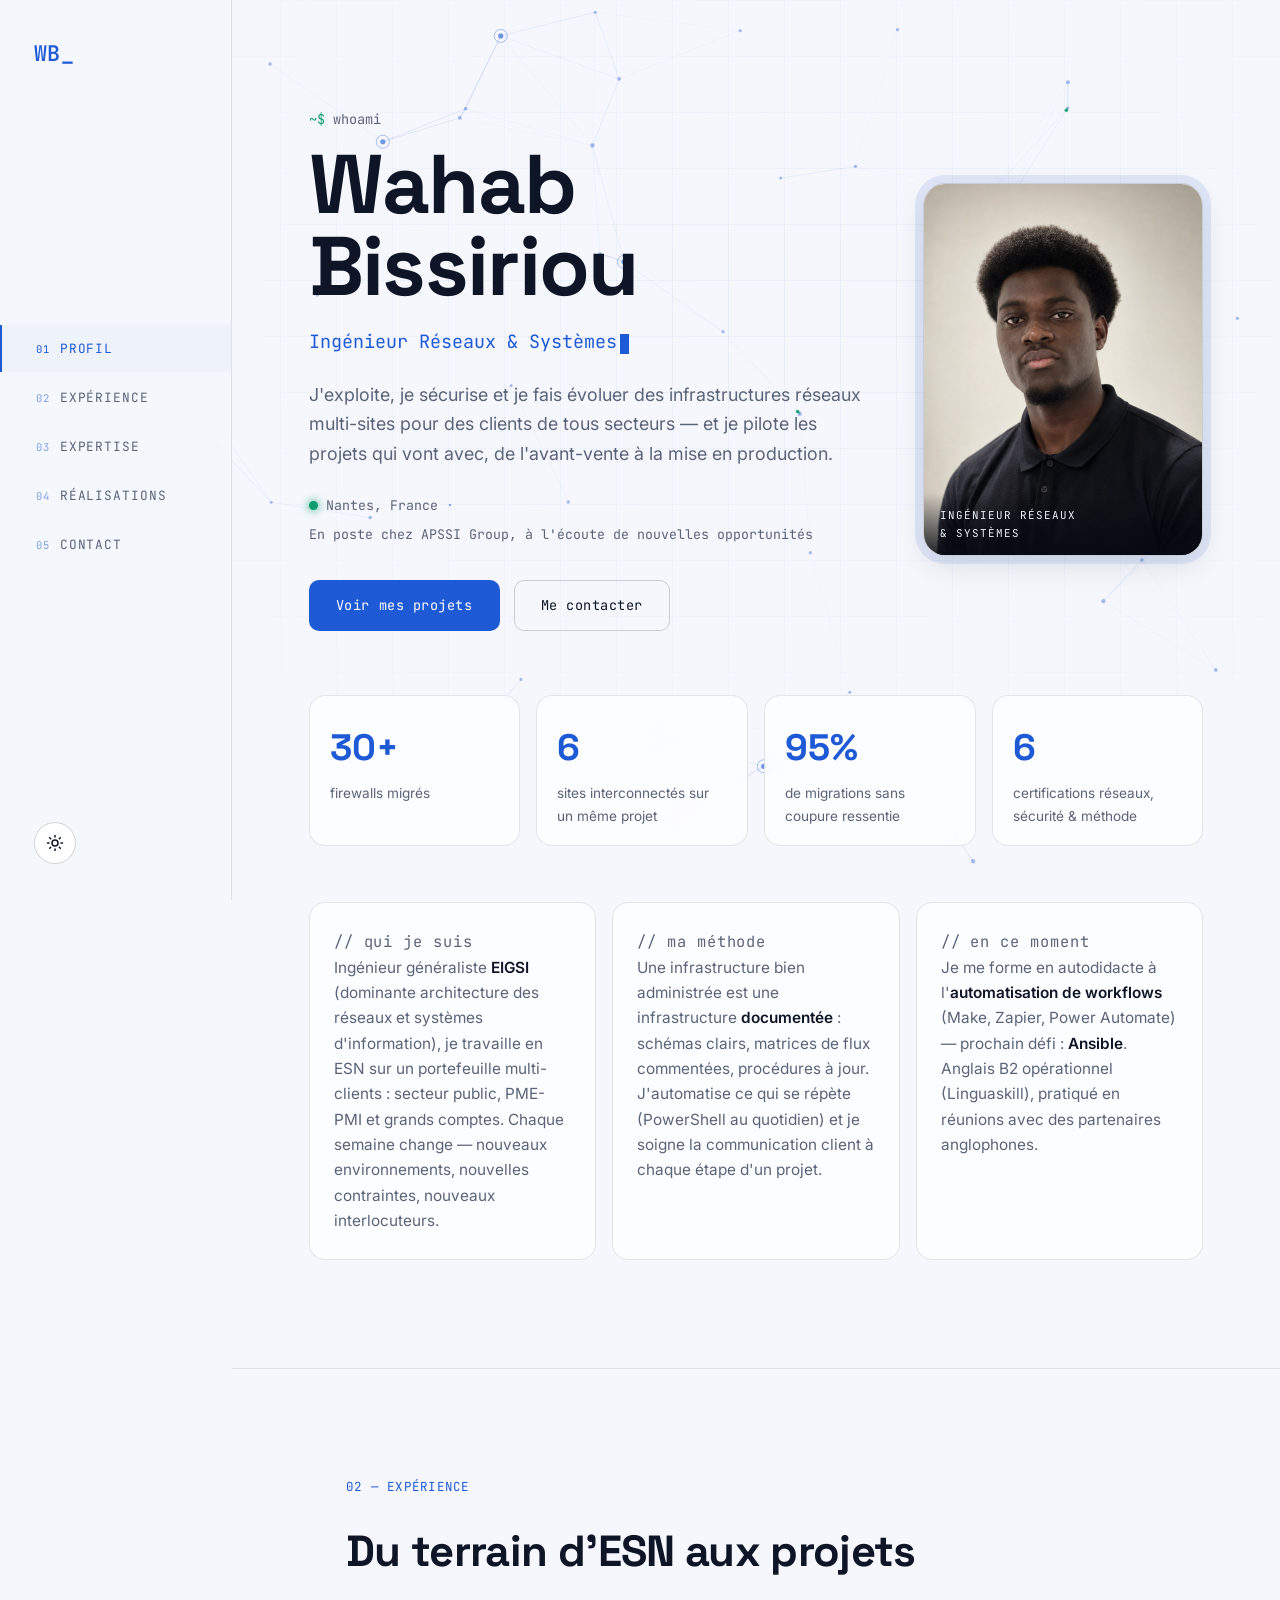
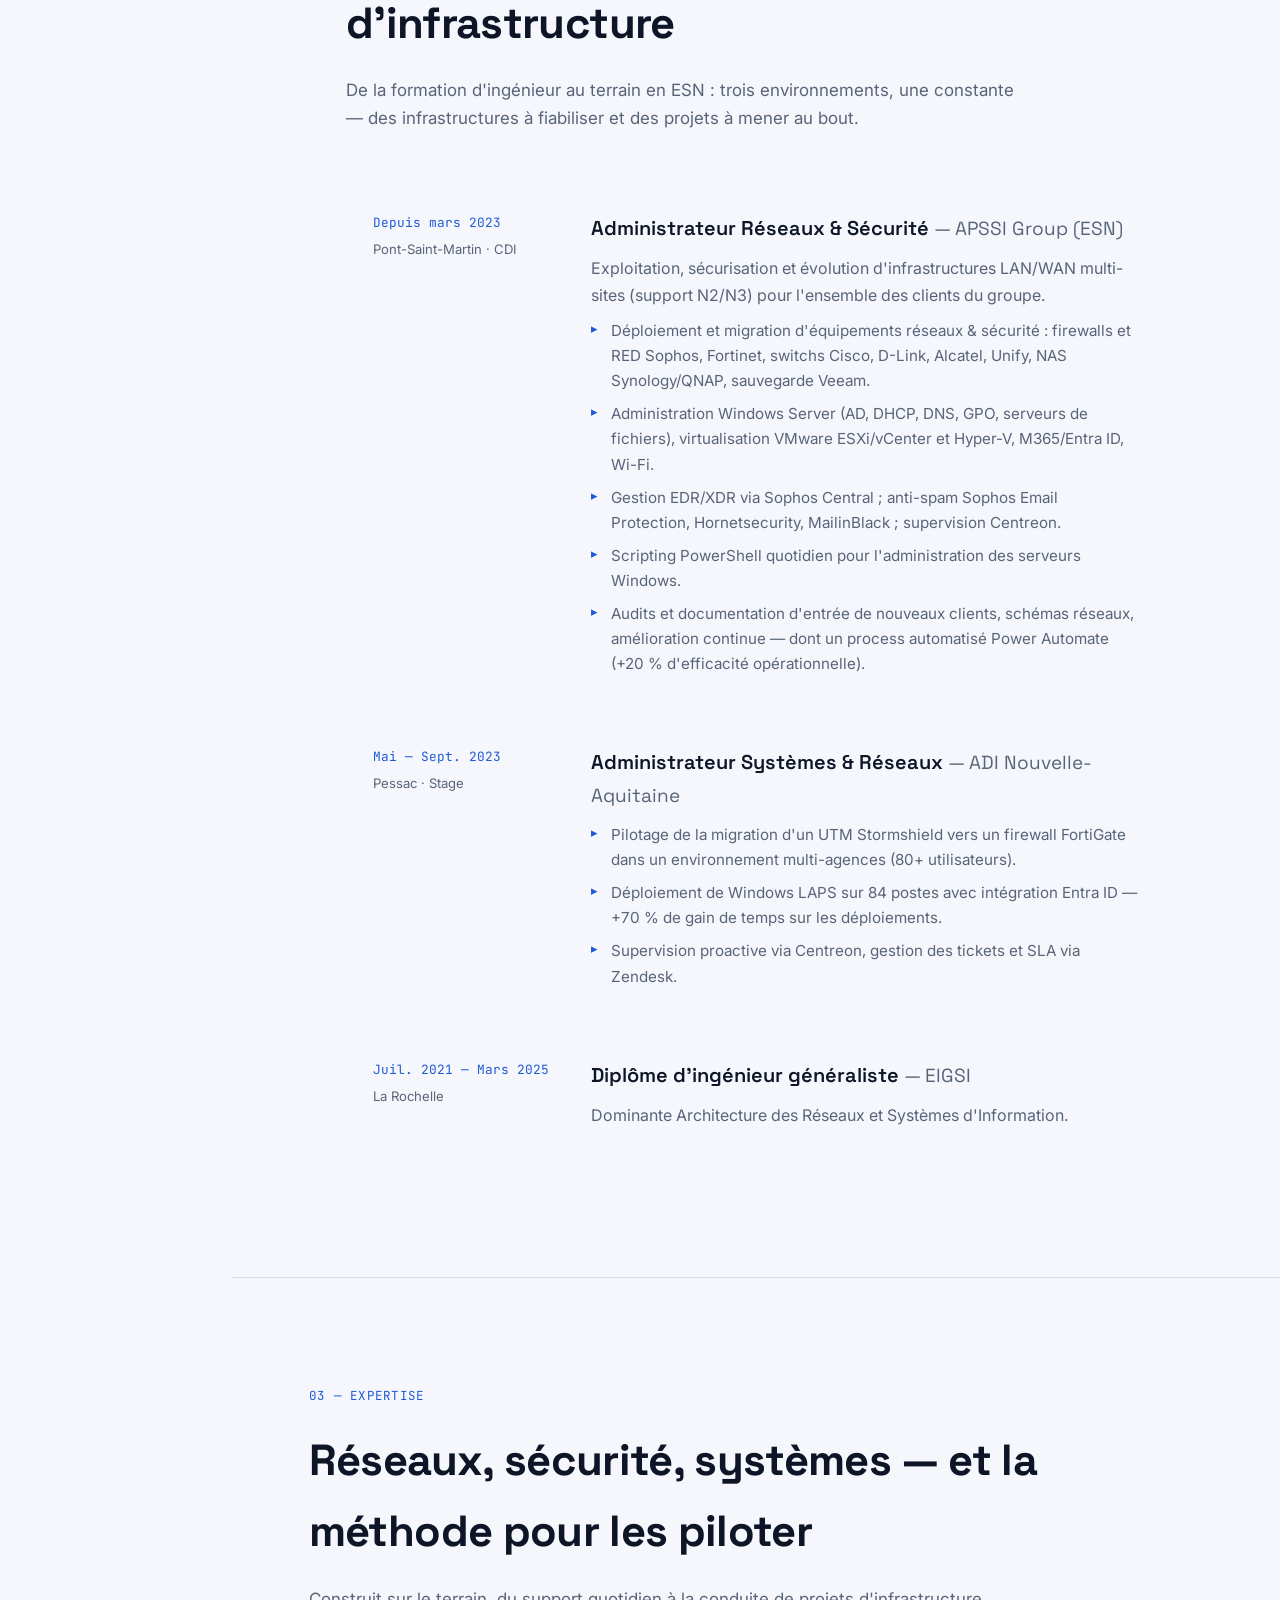
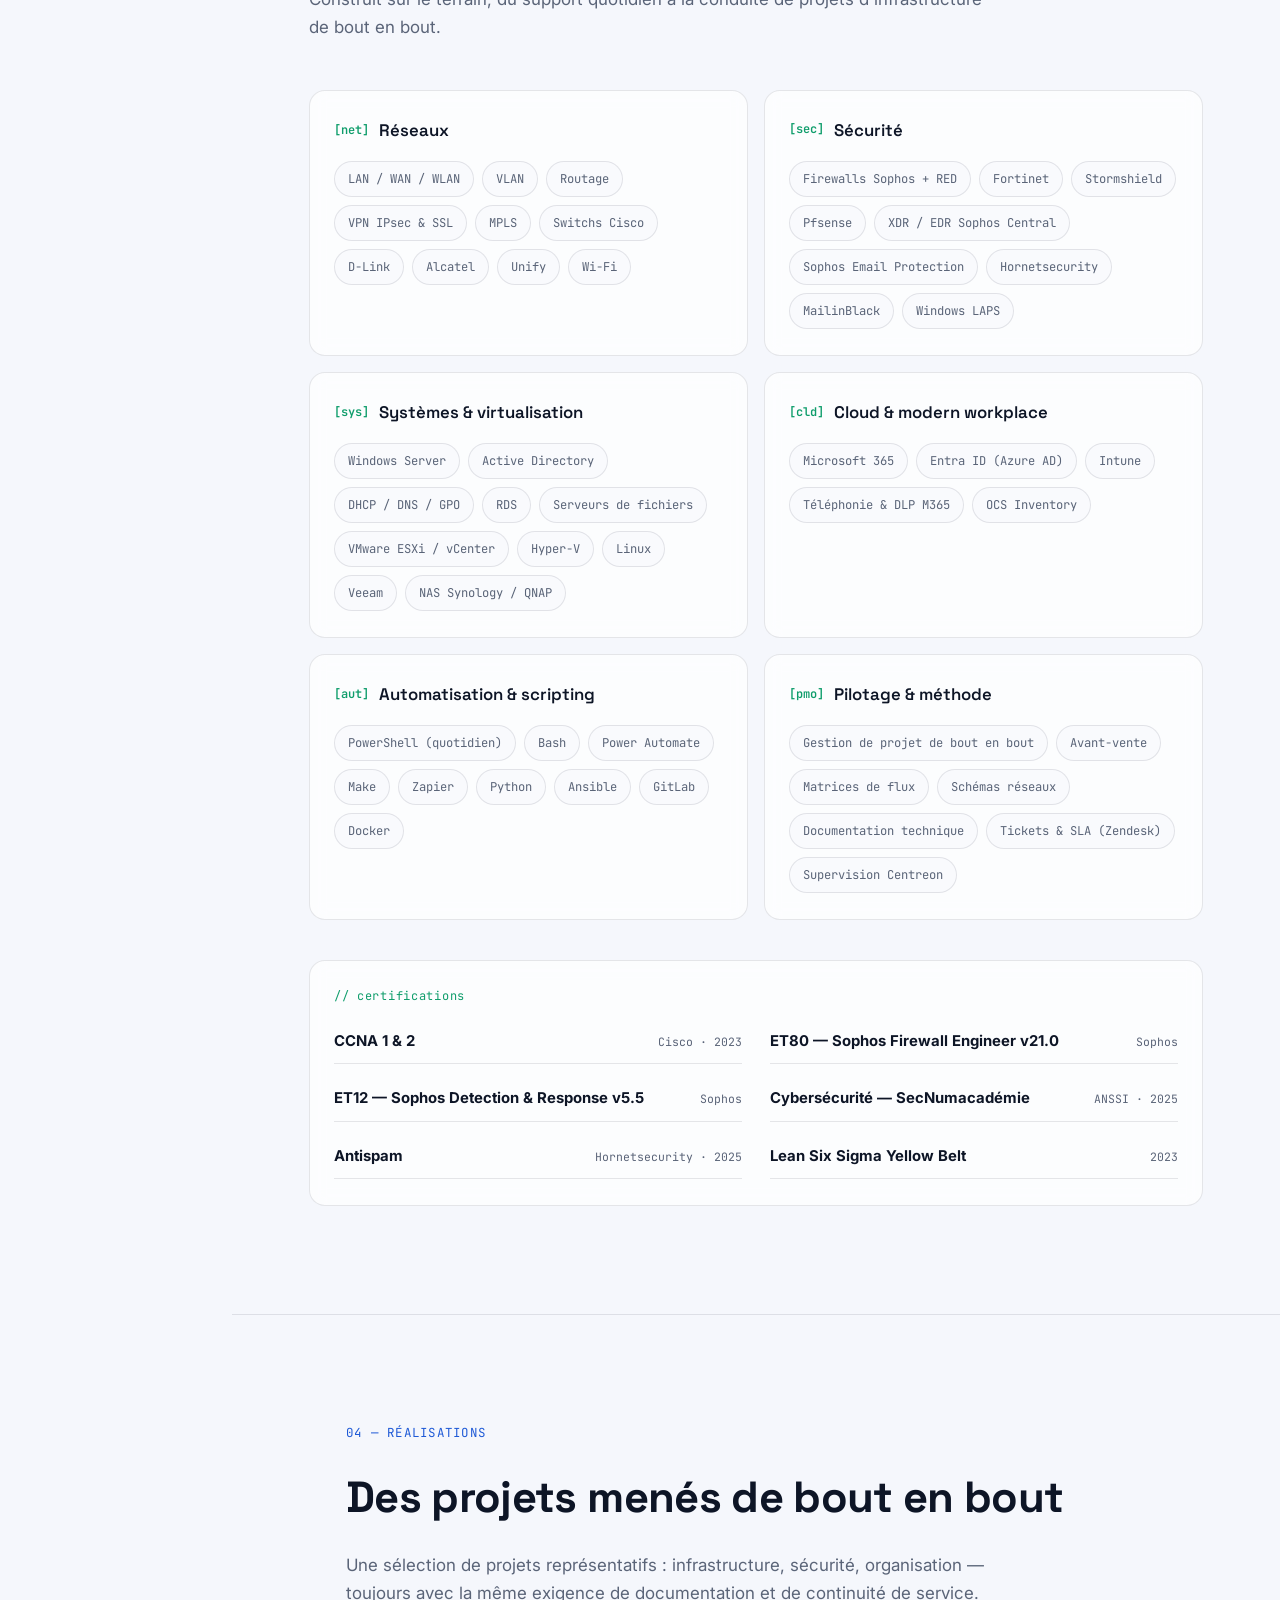
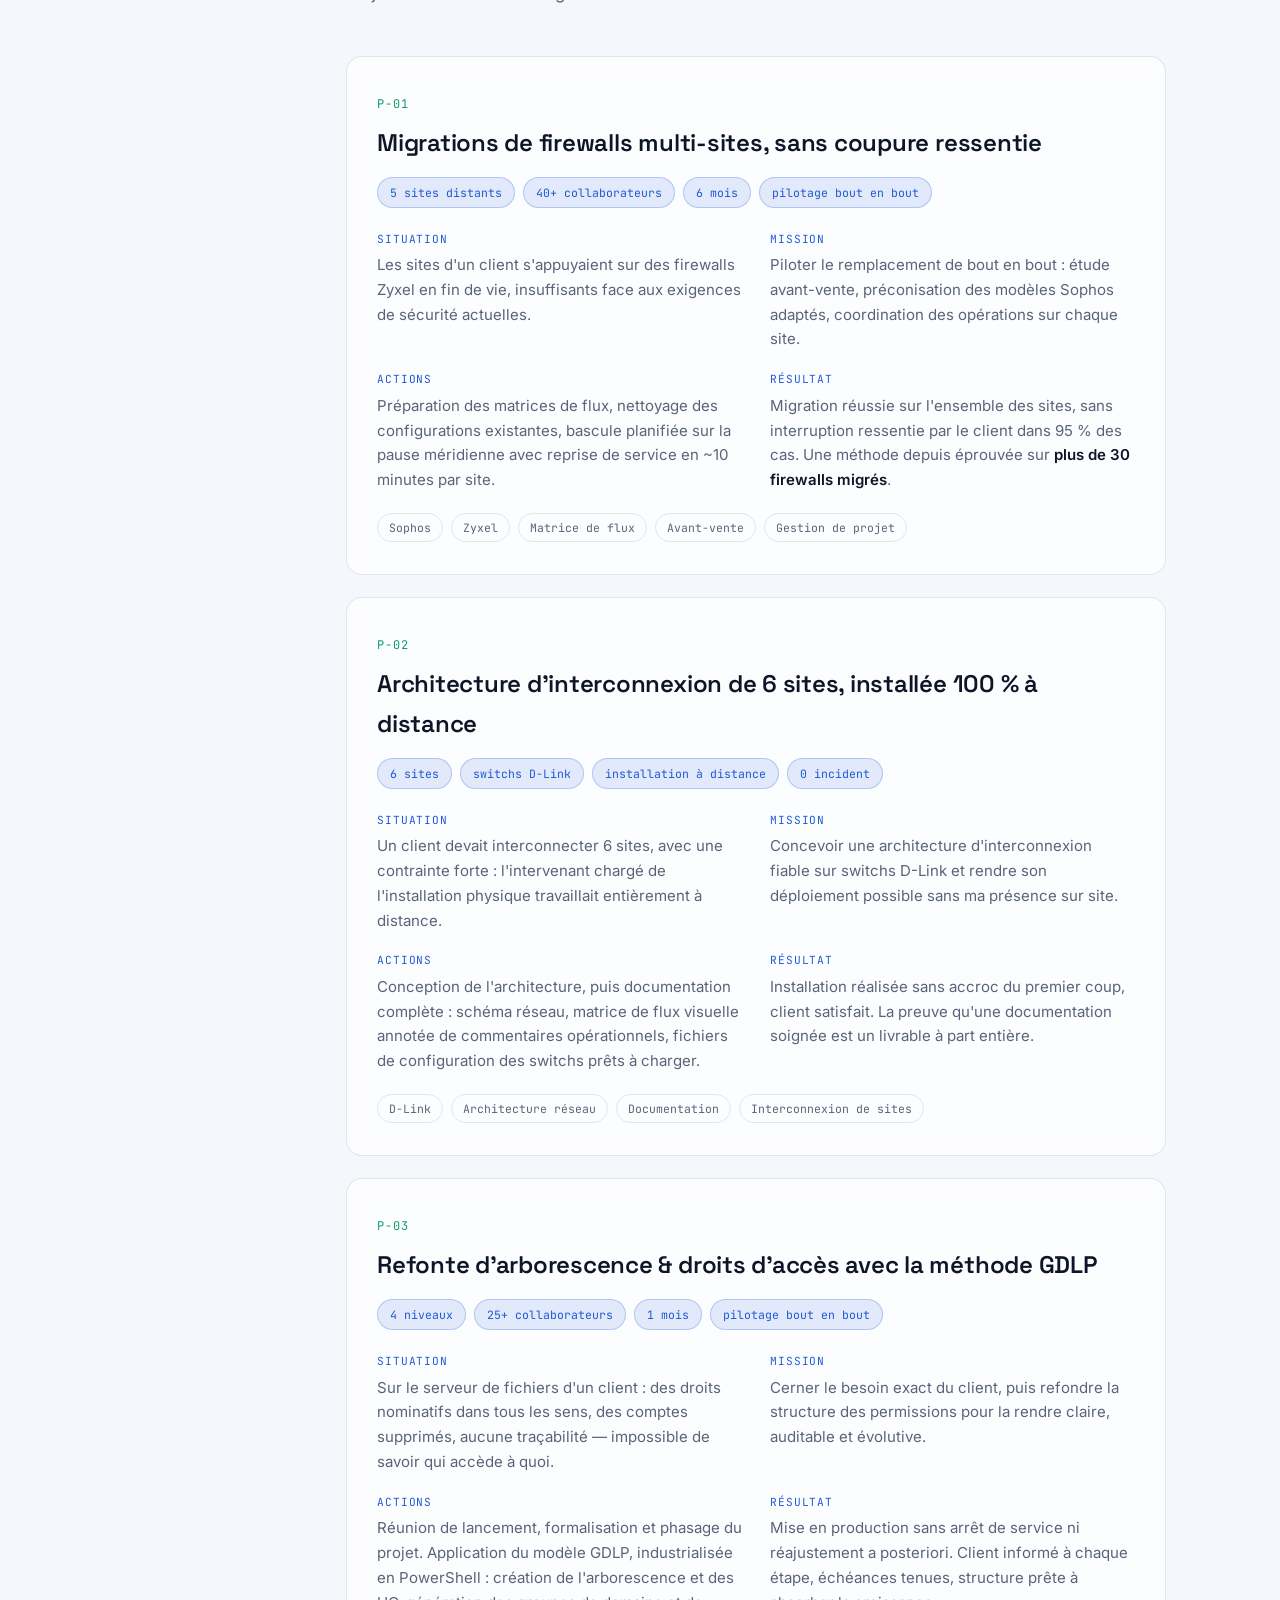
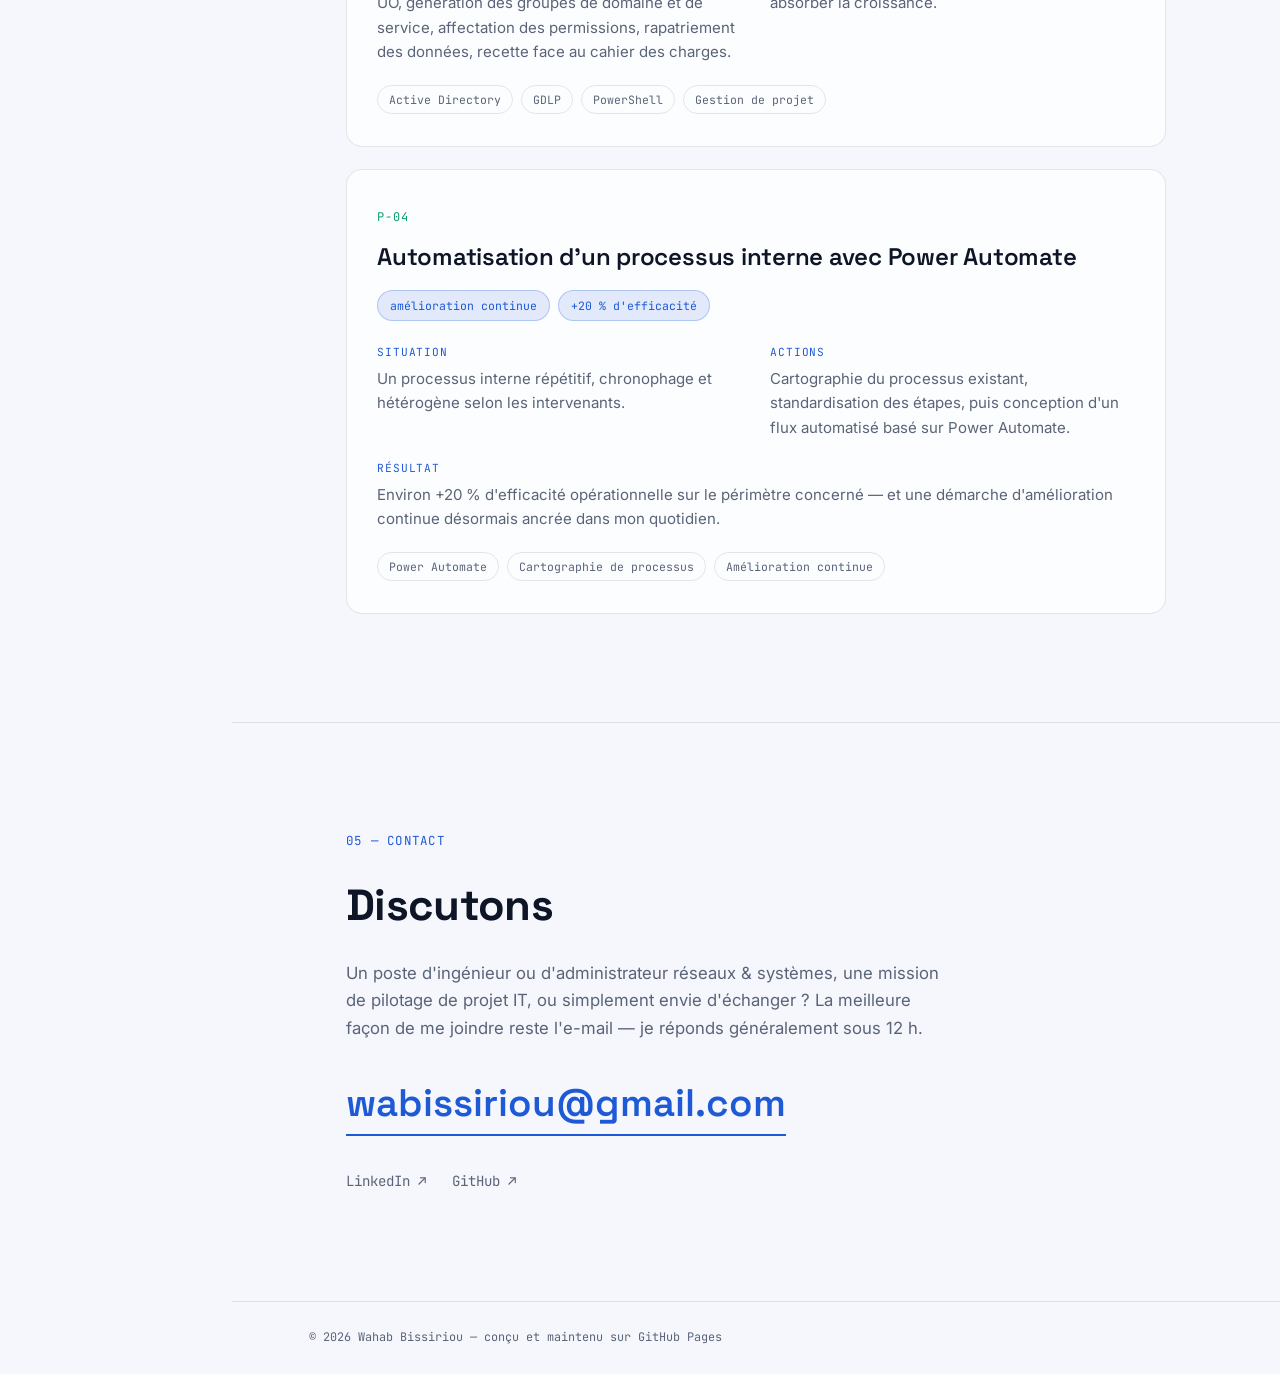
==== commit bbfaa300: "Refonte one-page : design topologie réseau, contenu restructuré et enrichi Nouvelle structure one-pa" ====
--- a/index.html
+++ b/index.html
@@ -1,80 +1,333 @@
 <!DOCTYPE html>
-<html lang="fr">
+<html lang="fr" data-theme="dark">
 <head>
   <meta charset="UTF-8">
   <meta name="viewport" content="width=device-width, initial-scale=1.0">
-  <title>Wahab Bissiriou — Portfolio</title>
-  <meta name="description" content="Portfolio de Wahab Bissiriou, administrateur Réseaux et Systèmes">
+  <title>Wahab Bissiriou — Ingénieur Réseaux &amp; Systèmes</title>
+  <meta name="description" content="Portfolio de Wahab Bissiriou, ingénieur réseaux et systèmes : infrastructures multi-sites, sécurité, pilotage de projets IT.">
   <link rel="preconnect" href="https://fonts.googleapis.com">
-  <link href="https://fonts.googleapis.com/css2?family=Fraunces:opsz,wght@9..144,400;9..144,600;9..144,700&family=Inter:wght@400;500;600&family=IBM+Plex+Mono:wght@400;500&display=swap" rel="stylesheet">
+  <link rel="preconnect" href="https://fonts.gstatic.com" crossorigin>
+  <link href="https://fonts.googleapis.com/css2?family=Space+Grotesk:wght@400;500;600;700&family=Inter:wght@400;500;600&family=JetBrains+Mono:wght@400;500;600&display=swap" rel="stylesheet">
   <link rel="stylesheet" href="style.css">
 </head>
-<body data-page="profil">
-
-  <canvas id="bg-canvas"></canvas>
-
-  <nav class="tabs" aria-label="Navigation principale">
-    <div class="tabs__brand">WB</div>
-    <ul class="tabs__list">
-      <li><a href="index.html" class="tabs__link" data-page="profil">Profil</a></li>
-      <li><a href="parcours.html" class="tabs__link" data-page="parcours">Parcours</a></li>
-      <li><a href="competences.html" class="tabs__link" data-page="competences">Compétences</a></li>
-      <li><a href="projets.html" class="tabs__link" data-page="projets">Projets</a></li>
-      <li><a href="contact.html" class="tabs__link" data-page="contact">Contact</a></li>
+<body>
+
+  <canvas id="bg-canvas" aria-hidden="true"></canvas>
+
+  <!-- ===== Navigation latérale (scroll-spy) ===== -->
+  <nav class="rail" aria-label="Navigation principale">
+    <a href="#profil" class="rail__brand" aria-label="Retour en haut">WB<span class="rail__cursor">_</span></a>
+    <ul class="rail__list">
+      <li><a href="#profil"      class="rail__link" data-section="profil"><span class="rail__num">01</span>Profil</a></li>
+      <li><a href="#experience"    class="rail__link" data-section="experience"><span class="rail__num">02</span>Expérience</a></li>
+      <li><a href="#expertise" class="rail__link" data-section="expertise"><span class="rail__num">03</span>Expertise</a></li>
+      <li><a href="#realisations"     class="rail__link" data-section="realisations"><span class="rail__num">04</span>Réalisations</a></li>
+      <li><a href="#contact"     class="rail__link" data-section="contact"><span class="rail__num">05</span>Contact</a></li>
     </ul>
-    <button id="theme-toggle" class="theme-toggle" type="button" aria-label="Basculer le thème clair/sombre" aria-pressed="false">
-      <svg class="icon icon--sun" viewBox="0 0 24 24" fill="none" stroke="currentColor" stroke-width="2" stroke-linecap="round"><circle cx="12" cy="12" r="4"/><path d="M12 2v2M12 20v2M4.9 4.9l1.4 1.4M17.7 17.7l1.4 1.4M2 12h2M20 12h2M4.9 19.1l1.4-1.4M17.7 6.3l1.4-1.4"/></svg>
-      <svg class="icon icon--moon" viewBox="0 0 24 24" fill="none" stroke="currentColor" stroke-width="2" stroke-linecap="round" stroke-linejoin="round"><path d="M21 12.8A9 9 0 1 1 11.2 3a7 7 0 0 0 9.8 9.8z"/></svg>
-    </button>
+    <div class="rail__bottom">
+      <button id="theme-toggle" class="theme-toggle" type="button" aria-label="Basculer le thème clair/sombre" aria-pressed="false">
+        <svg class="icon icon--sun" viewBox="0 0 24 24" fill="none" stroke="currentColor" stroke-width="2" stroke-linecap="round"><circle cx="12" cy="12" r="4"/><path d="M12 2v2M12 20v2M4.9 4.9l1.4 1.4M17.7 17.7l1.4 1.4M2 12h2M20 12h2M4.9 19.1l1.4-1.4M17.7 6.3l1.4-1.4"/></svg>
+        <svg class="icon icon--moon" viewBox="0 0 24 24" fill="none" stroke="currentColor" stroke-width="2" stroke-linecap="round" stroke-linejoin="round"><path d="M21 12.8A9 9 0 1 1 11.2 3a7 7 0 0 0 9.8 9.8z"/></svg>
+      </button>
+    </div>
   </nav>
 
   <main>
 
-    <section class="section section--hero">
-      <div class="section__inner">
-        <div class="hero__layout">
+    <!-- ===== 01 · Hero / Profil ===== -->
+    <section id="profil" class="section section--hero">
+      <div class="section__inner section__inner--wide">
+        <div class="hero">
+          <div class="hero__text">
+            <p class="terminal-line"><span class="terminal-prompt">~$</span> whoami</p>
+            <h1 class="hero__title">Wahab<br>Bissiriou</h1>
+            <p class="hero__role"><span id="typed-role"></span><span class="typed-caret" aria-hidden="true"></span></p>
+            <p class="hero__tagline">
+              J'exploite, je sécurise et je fais évoluer des infrastructures réseaux multi-sites
+              pour des clients de tous secteurs — et je pilote les projets qui vont avec,
+              de l'avant-vente à la mise en production.
+            </p>
+            <div class="hero__meta">
+              <span class="status-dot" aria-hidden="true"></span>
+              <span>Nantes, France</span>
+              <span class="divider">·</span>
+              <span>En poste chez APSSI Group, à l'écoute de nouvelles opportunités</span>
+            </div>
+            <div class="hero__actions">
+              <a href="#realisations" class="btn btn--primary">Voir mes projets</a>
+              <a href="#contact" class="btn btn--ghost">Me contacter</a>
+            </div>
+          </div>
           <div class="hero__photo-frame">
             <img src="photo.jpg" alt="Portrait de Wahab Bissiriou" class="hero__photo">
-          </div>
-          <div class="hero__content">
-            <p class="eyebrow">Profil</p>
-            <h1 class="hero__title">Wahab Bissiriou</h1>
-            <p class="hero__tagline">De nature curieuse et très attaché à la technologie, l'idée d'apprendre et de découvrir continuellement est ma devise de travail.</p>
-            <div class="hero__meta">
-              <span>Nantes, France</span>
-              <span class="divider">·</span>
-              <span>En poste et à l'écoute de nouvelles opportunités</span>
-            </div>
-          </div>
-        </div>
-
-        <div class="grid-cards">
-          <a href="parcours.html" class="card card--link">
-            <span class="card__tag">01</span>
-            <h3>Parcours</h3>
-            <p>Trois ans d'expérience en administration réseaux et systèmes, formation d'ingénieur spécialisé.</p>
-            <span class="card__more">Voir le parcours →</span>
-          </a>
-          <a href="competences.html" class="card card--link">
-            <span class="card__tag">02</span>
-            <h3>Compétences</h3>
-            <p>Réseaux, sécurité, systèmes et gestion de projet — le détail des outils et méthodes.</p>
-            <span class="card__more">Voir les compétences →</span>
-          </a>
-          <a href="projets.html" class="card card--link">
-            <span class="card__tag">03</span>
-            <h3>Projets</h3>
-            <p>Migrations de firewalls, restructuration des droits d'accès — des cas concrets.</p>
-            <span class="card__more">Voir les projets →</span>
-          </a>
-        </div>
+            <div class="hero__photo-badge mono">ingénieur réseaux<br>&amp; systèmes</div>
+          </div>
+        </div>
+
+        <dl class="stats">
+          <div class="stat"><dt class="stat__value" data-count="30" data-suffix="+">30+</dt><dd>firewalls migrés</dd></div>
+          <div class="stat"><dt class="stat__value" data-count="6">6</dt><dd>sites interconnectés sur un même projet</dd></div>
+          <div class="stat"><dt class="stat__value" data-count="95" data-suffix="%">95%</dt><dd>de migrations sans coupure ressentie</dd></div>
+          <div class="stat"><dt class="stat__value" data-count="6">6</dt><dd>certifications réseaux, sécurité &amp; méthode</dd></div>
+        </dl>
+
+        <div class="about-grid">
+          <div class="panel">
+            <p class="panel__label mono">// qui je suis</p>
+            <p>Ingénieur généraliste <strong>EIGSI</strong> (dominante architecture des réseaux et systèmes d'information),
+            je travaille en ESN sur un portefeuille multi-clients : secteur public, PME-PMI et grands comptes.
+            Chaque semaine change — nouveaux environnements, nouvelles contraintes, nouveaux interlocuteurs.</p>
+          </div>
+          <div class="panel">
+            <p class="panel__label mono">// ma méthode</p>
+            <p>Une infrastructure bien administrée est une infrastructure <strong>documentée</strong> :
+            schémas clairs, matrices de flux commentées, procédures à jour. J'automatise ce qui se répète
+            (PowerShell au quotidien) et je soigne la communication client à chaque étape d'un projet.</p>
+          </div>
+          <div class="panel">
+            <p class="panel__label mono">// en ce moment</p>
+            <p>Je me forme en autodidacte à l'<strong>automatisation de workflows</strong> (Make, Zapier, Power Automate)
+            — prochain défi : <strong>Ansible</strong>. Anglais B2 opérationnel (Linguaskill), pratiqué en réunions
+            avec des partenaires anglophones.</p>
+          </div>
+        </div>
+      </div>
+    </section>
+
+    <!-- ===== 02 · Parcours ===== -->
+    <section id="experience" class="section">
+      <div class="section__inner">
+        <p class="eyebrow mono">02 — Expérience</p>
+        <h2 class="section__title">Du terrain d'ESN aux projets d'infrastructure</h2>
+        <p class="section__lede">De la formation d'ingénieur au terrain en ESN : trois environnements,
+        une constante — des infrastructures à fiabiliser et des projets à mener au bout.</p>
+
+        <div class="timeline">
+          <article class="timeline__item">
+            <div class="timeline__side">
+              <span class="timeline__year mono">Depuis mars 2023</span>
+              <span class="timeline__place">Pont-Saint-Martin · CDI</span>
+            </div>
+            <div class="timeline__body">
+              <h3>Administrateur Réseaux &amp; Sécurité <span class="at">— APSSI Group (ESN)</span></h3>
+              <p>Exploitation, sécurisation et évolution d'infrastructures LAN/WAN multi-sites
+              (support N2/N3) pour l'ensemble des clients du groupe.</p>
+              <ul class="timeline__list">
+                <li>Déploiement et migration d'équipements réseaux &amp; sécurité : firewalls et RED Sophos, Fortinet, switchs Cisco, D-Link, Alcatel, Unify, NAS Synology/QNAP, sauvegarde Veeam.</li>
+                <li>Administration Windows Server (AD, DHCP, DNS, GPO, serveurs de fichiers), virtualisation VMware ESXi/vCenter et Hyper-V, M365/Entra ID, Wi-Fi.</li>
+                <li>Gestion EDR/XDR via Sophos Central ; anti-spam Sophos Email Protection, Hornetsecurity, MailinBlack ; supervision Centreon.</li>
+                <li>Scripting PowerShell quotidien pour l'administration des serveurs Windows.</li>
+                <li>Audits et documentation d'entrée de nouveaux clients, schémas réseaux, amélioration continue — dont un process automatisé Power Automate (+20 % d'efficacité opérationnelle).</li>
+              </ul>
+            </div>
+          </article>
+
+          <article class="timeline__item">
+            <div class="timeline__side">
+              <span class="timeline__year mono">Mai — Sept. 2023</span>
+              <span class="timeline__place">Pessac · Stage</span>
+            </div>
+            <div class="timeline__body">
+              <h3>Administrateur Systèmes &amp; Réseaux <span class="at">— ADI Nouvelle-Aquitaine</span></h3>
+              <ul class="timeline__list">
+                <li>Pilotage de la migration d'un UTM Stormshield vers un firewall FortiGate dans un environnement multi-agences (80+ utilisateurs).</li>
+                <li>Déploiement de Windows LAPS sur 84 postes avec intégration Entra ID — +70 % de gain de temps sur les déploiements.</li>
+                <li>Supervision proactive via Centreon, gestion des tickets et SLA via Zendesk.</li>
+              </ul>
+            </div>
+          </article>
+
+          <article class="timeline__item">
+            <div class="timeline__side">
+              <span class="timeline__year mono">Juil. 2021 — Mars 2025</span>
+              <span class="timeline__place">La Rochelle</span>
+            </div>
+            <div class="timeline__body">
+              <h3>Diplôme d'ingénieur généraliste <span class="at">— EIGSI</span></h3>
+              <p>Dominante Architecture des Réseaux et Systèmes d'Information.</p>
+            </div>
+          </article>
+        </div>
+      </div>
+    </section>
+
+    <!-- ===== 03 · Compétences ===== -->
+    <section id="expertise" class="section">
+      <div class="section__inner section__inner--wide">
+        <p class="eyebrow mono">03 — Expertise</p>
+        <h2 class="section__title">Réseaux, sécurité, systèmes — et la méthode pour les piloter</h2>
+        <p class="section__lede">Construit sur le terrain, du support quotidien à la conduite
+        de projets d'infrastructure de bout en bout.</p>
+
+        <div class="skills-grid">
+          <div class="skill-card">
+            <h3 class="skill-card__title"><span class="skill-card__icon mono">[net]</span> Réseaux</h3>
+            <div class="pills">
+              <span>LAN / WAN / WLAN</span><span>VLAN</span><span>Routage</span><span>VPN IPsec &amp; SSL</span><span>MPLS</span><span>Switchs Cisco</span><span>D-Link</span><span>Alcatel</span><span>Unify</span><span>Wi-Fi</span>
+            </div>
+          </div>
+          <div class="skill-card">
+            <h3 class="skill-card__title"><span class="skill-card__icon mono">[sec]</span> Sécurité</h3>
+            <div class="pills">
+              <span>Firewalls Sophos + RED</span><span>Fortinet</span><span>Stormshield</span><span>Pfsense</span><span>XDR / EDR Sophos Central</span><span>Sophos Email Protection</span><span>Hornetsecurity</span><span>MailinBlack</span><span>Windows LAPS</span>
+            </div>
+          </div>
+          <div class="skill-card">
+            <h3 class="skill-card__title"><span class="skill-card__icon mono">[sys]</span> Systèmes &amp; virtualisation</h3>
+            <div class="pills">
+              <span>Windows Server</span><span>Active Directory</span><span>DHCP / DNS / GPO</span><span>RDS</span><span>Serveurs de fichiers</span><span>VMware ESXi / vCenter</span><span>Hyper-V</span><span>Linux</span><span>Veeam</span><span>NAS Synology / QNAP</span>
+            </div>
+          </div>
+          <div class="skill-card">
+            <h3 class="skill-card__title"><span class="skill-card__icon mono">[cld]</span> Cloud &amp; modern workplace</h3>
+            <div class="pills">
+              <span>Microsoft 365</span><span>Entra ID (Azure AD)</span><span>Intune</span><span>Téléphonie &amp; DLP M365</span><span>OCS Inventory</span>
+            </div>
+          </div>
+          <div class="skill-card">
+            <h3 class="skill-card__title"><span class="skill-card__icon mono">[aut]</span> Automatisation &amp; scripting</h3>
+            <div class="pills">
+              <span>PowerShell (quotidien)</span><span>Bash</span><span>Power Automate</span><span>Make</span><span>Zapier</span><span>Python</span><span>Ansible</span><span>GitLab</span><span>Docker</span>
+            </div>
+          </div>
+          <div class="skill-card">
+            <h3 class="skill-card__title"><span class="skill-card__icon mono">[pmo]</span> Pilotage &amp; méthode</h3>
+            <div class="pills">
+              <span>Gestion de projet de bout en bout</span><span>Avant-vente</span><span>Matrices de flux</span><span>Schémas réseaux</span><span>Documentation technique</span><span>Tickets &amp; SLA (Zendesk)</span><span>Supervision Centreon</span>
+            </div>
+          </div>
+        </div>
+
+        <div class="certs">
+          <p class="panel__label mono">// certifications</p>
+          <ul class="certs__list">
+            <li><strong>CCNA 1 &amp; 2</strong><span class="mono">Cisco · 2023</span></li>
+            <li><strong>ET80 — Sophos Firewall Engineer v21.0</strong><span class="mono">Sophos</span></li>
+            <li><strong>ET12 — Sophos Detection &amp; Response v5.5</strong><span class="mono">Sophos</span></li>
+            <li><strong>Cybersécurité — SecNumacadémie</strong><span class="mono">ANSSI · 2025</span></li>
+            <li><strong>Antispam</strong><span class="mono">Hornetsecurity · 2025</span></li>
+            <li><strong>Lean Six Sigma Yellow Belt</strong><span class="mono">2023</span></li>
+          </ul>
+        </div>
+      </div>
+    </section>
+
+    <!-- ===== 04 · Projets ===== -->
+    <section id="realisations" class="section">
+      <div class="section__inner">
+        <p class="eyebrow mono">04 — Réalisations</p>
+        <h2 class="section__title">Des projets menés de bout en bout</h2>
+        <p class="section__lede">Une sélection de projets représentatifs : infrastructure, sécurité,
+        organisation — toujours avec la même exigence de documentation et de continuité de service.</p>
+
+        <div class="projects">
+
+          <article class="project">
+            <header class="project__header">
+              <span class="project__index mono">P-01</span>
+              <h3>Migrations de firewalls multi-sites, sans coupure ressentie</h3>
+              <div class="project__chips mono">
+                <span>5 sites distants</span><span>40+ collaborateurs</span><span>6 mois</span><span>pilotage bout en bout</span>
+              </div>
+            </header>
+            <div class="project__grid">
+              <div class="project__block"><span class="project__block-label mono">Situation</span>
+                <p>Les sites d'un client s'appuyaient sur des firewalls Zyxel en fin de vie, insuffisants face aux exigences de sécurité actuelles.</p></div>
+              <div class="project__block"><span class="project__block-label mono">Mission</span>
+                <p>Piloter le remplacement de bout en bout : étude avant-vente, préconisation des modèles Sophos adaptés, coordination des opérations sur chaque site.</p></div>
+              <div class="project__block"><span class="project__block-label mono">Actions</span>
+                <p>Préparation des matrices de flux, nettoyage des configurations existantes, bascule planifiée sur la pause méridienne avec reprise de service en ~10 minutes par site.</p></div>
+              <div class="project__block"><span class="project__block-label mono">Résultat</span>
+                <p>Migration réussie sur l'ensemble des sites, sans interruption ressentie par le client dans 95 % des cas. Une méthode depuis éprouvée sur <strong>plus de 30 firewalls migrés</strong>.</p></div>
+            </div>
+            <div class="project__tags mono"><span>Sophos</span><span>Zyxel</span><span>Matrice de flux</span><span>Avant-vente</span><span>Gestion de projet</span></div>
+          </article>
+
+          <article class="project">
+            <header class="project__header">
+              <span class="project__index mono">P-02</span>
+              <h3>Architecture d'interconnexion de 6 sites, installée 100 % à distance</h3>
+              <div class="project__chips mono">
+                <span>6 sites</span><span>switchs D-Link</span><span>installation à distance</span><span>0 incident</span>
+              </div>
+            </header>
+            <div class="project__grid">
+              <div class="project__block"><span class="project__block-label mono">Situation</span>
+                <p>Un client devait interconnecter 6 sites, avec une contrainte forte : l'intervenant chargé de l'installation physique travaillait entièrement à distance.</p></div>
+              <div class="project__block"><span class="project__block-label mono">Mission</span>
+                <p>Concevoir une architecture d'interconnexion fiable sur switchs D-Link et rendre son déploiement possible sans ma présence sur site.</p></div>
+              <div class="project__block"><span class="project__block-label mono">Actions</span>
+                <p>Conception de l'architecture, puis documentation complète : schéma réseau, matrice de flux visuelle annotée de commentaires opérationnels, fichiers de configuration des switchs prêts à charger.</p></div>
+              <div class="project__block"><span class="project__block-label mono">Résultat</span>
+                <p>Installation réalisée sans accroc du premier coup, client satisfait. La preuve qu'une documentation soignée est un livrable à part entière.</p></div>
+            </div>
+            <div class="project__tags mono"><span>D-Link</span><span>Architecture réseau</span><span>Documentation</span><span>Interconnexion de sites</span></div>
+          </article>
+
+          <article class="project">
+            <header class="project__header">
+              <span class="project__index mono">P-03</span>
+              <h3>Refonte d'arborescence &amp; droits d'accès avec la méthode GDLP</h3>
+              <div class="project__chips mono">
+                <span>4 niveaux</span><span>25+ collaborateurs</span><span>1 mois</span><span>pilotage bout en bout</span>
+              </div>
+            </header>
+            <div class="project__grid">
+              <div class="project__block"><span class="project__block-label mono">Situation</span>
+                <p>Sur le serveur de fichiers d'un client : des droits nominatifs dans tous les sens, des comptes supprimés, aucune traçabilité — impossible de savoir qui accède à quoi.</p></div>
+              <div class="project__block"><span class="project__block-label mono">Mission</span>
+                <p>Cerner le besoin exact du client, puis refondre la structure des permissions pour la rendre claire, auditable et évolutive.</p></div>
+              <div class="project__block"><span class="project__block-label mono">Actions</span>
+                <p>Réunion de lancement, formalisation et phasage du projet. Application du modèle GDLP, industrialisée en PowerShell : création de l'arborescence et des UO, génération des groupes de domaine et de service, affectation des permissions, rapatriement des données, recette face au cahier des charges.</p></div>
+              <div class="project__block"><span class="project__block-label mono">Résultat</span>
+                <p>Mise en production sans arrêt de service ni réajustement a posteriori. Client informé à chaque étape, échéances tenues, structure prête à absorber la croissance.</p></div>
+            </div>
+            <div class="project__tags mono"><span>Active Directory</span><span>GDLP</span><span>PowerShell</span><span>Gestion de projet</span></div>
+          </article>
+
+          <article class="project">
+            <header class="project__header">
+              <span class="project__index mono">P-04</span>
+              <h3>Automatisation d'un processus interne avec Power Automate</h3>
+              <div class="project__chips mono">
+                <span>amélioration continue</span><span>+20 % d'efficacité</span>
+              </div>
+            </header>
+            <div class="project__grid">
+              <div class="project__block"><span class="project__block-label mono">Situation</span>
+                <p>Un processus interne répétitif, chronophage et hétérogène selon les intervenants.</p></div>
+              <div class="project__block"><span class="project__block-label mono">Actions</span>
+                <p>Cartographie du processus existant, standardisation des étapes, puis conception d'un flux automatisé basé sur Power Automate.</p></div>
+              <div class="project__block project__block--wide"><span class="project__block-label mono">Résultat</span>
+                <p>Environ +20 % d'efficacité opérationnelle sur le périmètre concerné — et une démarche d'amélioration continue désormais ancrée dans mon quotidien.</p></div>
+            </div>
+            <div class="project__tags mono"><span>Power Automate</span><span>Cartographie de processus</span><span>Amélioration continue</span></div>
+          </article>
+
+        </div>
+      </div>
+    </section>
+
+    <!-- ===== 05 · Contact ===== -->
+    <section id="contact" class="section section--contact">
+      <div class="section__inner">
+        <p class="eyebrow mono">05 — Contact</p>
+        <h2 class="section__title">Discutons</h2>
+        <p class="contact__text">Un poste d'ingénieur ou d'administrateur réseaux &amp; systèmes, une mission
+        de pilotage de projet IT, ou simplement envie d'échanger ? La meilleure façon de me joindre
+        reste l'e-mail — je réponds généralement sous 12 h.</p>
+        <a href="mailto:wabissiriou@gmail.com" class="contact__email">wabissiriou@gmail.com</a>
+        <ul class="contact__links mono">
+          <li><a href="https://www.linkedin.com/in/wahabbissiriou/" target="_blank" rel="noopener">LinkedIn ↗</a></li>
+          <li><a href="https://github.com/bwahab-wb" target="_blank" rel="noopener">GitHub ↗</a></li>
+        </ul>
       </div>
     </section>
 
   </main>
 
-  <footer class="footer">
-    <p>© <span id="year"></span> Wahab Bissiriou</p>
+  <footer class="footer mono">
+    <p>© <span id="year"></span> Wahab Bissiriou — conçu et maintenu sur GitHub Pages</p>
   </footer>
 
   <script src="script.js"></script>
--- a/style.css
+++ b/style.css
@@ -1,39 +1,52 @@
-/* ===== Tokens : thème sombre (par défaut) ===== */
+/* =========================================================
+   Wahab Bissiriou — Portfolio · one-page
+   Dark tech raffiné · thème clair/sombre
+   ========================================================= */
+
+/* ===== Tokens ===== */
 :root,
 html[data-theme="dark"] {
-  --color-bg: #0A0F1A;
-  --color-bg-alt: #10182A;
-  --color-surface: #141E33;
-  --color-ink: #ECF1FA;
-  --color-ink-dim: #8B96AD;
-  --color-accent: #4C8DFF;
-  --color-accent-2: #7AA9FF;
-  --color-accent-ink: #06101F;
-  --color-line: rgba(236, 241, 250, 0.10);
-  --shadow: 0 8px 30px rgba(0, 0, 0, 0.40);
+  --bg: #060A13;
+  --bg-alt: #0B1220;
+  --surface: rgba(20, 30, 51, 0.55);
+  --surface-solid: #121C30;
+  --ink: #EDF2FB;
+  --ink-dim: #93A0B8;
+  --accent: #58A6FF;
+  --accent-2: #8EC5FF;
+  --mint: #3DDC97;
+  --line: rgba(237, 242, 251, 0.09);
+  --line-strong: rgba(237, 242, 251, 0.16);
+  --shadow: 0 12px 40px rgba(0, 0, 0, 0.45);
+  --glow: 0 0 24px rgba(88, 166, 255, 0.18);
+  --grid-line: rgba(88, 166, 255, 0.055);
 }
 
 html[data-theme="light"] {
-  --color-bg: #F6F8FC;
-  --color-bg-alt: #ECF0F8;
-  --color-surface: #FFFFFF;
-  --color-ink: #0E1626;
-  --color-ink-dim: #5B6578;
-  --color-accent: #2456D6;
-  --color-accent-2: #5B7FE0;
-  --color-accent-ink: #FFFFFF;
-  --color-line: rgba(14, 22, 38, 0.10);
-  --shadow: 0 8px 24px rgba(14, 22, 38, 0.10);
+  --bg: #F5F7FC;
+  --bg-alt: #ECF0F8;
+  --surface: rgba(255, 255, 255, 0.72);
+  --surface-solid: #FFFFFF;
+  --ink: #0D1526;
+  --ink-dim: #5A6478;
+  --accent: #1F5AD6;
+  --accent-2: #4A7DE2;
+  --mint: #0F9D6B;
+  --line: rgba(13, 21, 38, 0.10);
+  --line-strong: rgba(13, 21, 38, 0.18);
+  --shadow: 0 10px 30px rgba(13, 21, 38, 0.10);
+  --glow: 0 0 24px rgba(31, 90, 214, 0.10);
+  --grid-line: rgba(31, 90, 214, 0.06);
 }
 
 :root {
-  --font-display: "Fraunces", serif;
+  --font-display: "Space Grotesk", sans-serif;
   --font-body: "Inter", sans-serif;
-  --font-mono: "IBM Plex Mono", monospace;
-
-  --nav-width: 220px;
-  --pad: clamp(24px, 6vw, 72px);
-  --radius: 14px;
+  --font-mono: "JetBrains Mono", monospace;
+  --rail-width: 232px;
+  --pad: clamp(24px, 6vw, 80px);
+  --radius: 16px;
+  --radius-sm: 10px;
 }
 
 * { box-sizing: border-box; }
@@ -47,17 +60,37 @@
 
 body {
   margin: 0;
-  background: var(--color-bg);
-  color: var(--color-ink);
+  background: var(--bg);
+  color: var(--ink);
   font-family: var(--font-body);
-  line-height: 1.6;
+  line-height: 1.65;
   -webkit-font-smoothing: antialiased;
   transition: background 0.3s ease, color 0.3s ease;
 }
 
 a { color: inherit; text-decoration: none; }
 
-/* ===== Fond animé (réseau de nœuds) ===== */
+.mono { font-family: var(--font-mono); }
+
+::selection { background: var(--accent); color: #fff; }
+
+/* ===== Fond : grille "schéma d'architecture" ===== */
+body::before {
+  content: "";
+  position: fixed;
+  inset: 0;
+  z-index: -2;
+  pointer-events: none;
+  background-image:
+    linear-gradient(var(--grid-line) 1px, transparent 1px),
+    linear-gradient(90deg, var(--grid-line) 1px, transparent 1px);
+  background-size: 56px 56px;
+  -webkit-mask-image: radial-gradient(ellipse 90% 80% at 60% 35%, black 0%, transparent 78%);
+  mask-image: radial-gradient(ellipse 90% 80% at 60% 35%, black 0%, transparent 78%);
+  transition: opacity 0.3s ease;
+}
+
+/* ===== Fond animé : topologie réseau ===== */
 #bg-canvas {
   position: fixed;
   inset: 0;
@@ -67,410 +100,645 @@
   display: block;
 }
 
-/* ===== Navigation ===== */
-.tabs {
+/* ===== Rail de navigation ===== */
+.rail {
   position: fixed;
-  top: 0;
-  left: 0;
-  width: var(--nav-width);
+  top: 0; left: 0;
+  width: var(--rail-width);
   height: 100vh;
   display: flex;
   flex-direction: column;
   justify-content: space-between;
-  padding: 32px 0;
-  border-right: 1px solid var(--color-line);
-  background: color-mix(in srgb, var(--color-bg) 88%, transparent);
-  backdrop-filter: blur(10px);
+  padding: 36px 0;
+  border-right: 1px solid var(--line);
+  background: color-mix(in srgb, var(--bg) 82%, transparent);
+  backdrop-filter: blur(14px);
+  -webkit-backdrop-filter: blur(14px);
   z-index: 10;
   transition: background 0.3s ease, border-color 0.3s ease;
 }
 
-.tabs__brand {
-  font-family: var(--font-display);
-  font-size: 1.4rem;
-  font-weight: 700;
-  color: var(--color-accent);
-  padding-left: 32px;
-}
-
-.tabs__list {
+.rail__brand {
+  font-family: var(--font-mono);
+  font-weight: 600;
+  font-size: 1.35rem;
+  color: var(--accent);
+  padding-left: 34px;
+  letter-spacing: 0.02em;
+}
+
+.rail__cursor { animation: blink 1.1s steps(1) infinite; }
+
+@keyframes blink { 50% { opacity: 0; } }
+
+.rail__list {
   list-style: none;
   margin: 0;
   padding: 0;
   display: flex;
   flex-direction: column;
-}
-
-.tabs__link {
-  display: block;
-  padding: 14px 32px;
+  gap: 2px;
+}
+
+.rail__link {
+  display: flex;
+  align-items: baseline;
+  gap: 10px;
+  padding: 13px 34px;
   font-family: var(--font-mono);
   font-size: 0.8rem;
-  letter-spacing: 0.06em;
+  letter-spacing: 0.07em;
   text-transform: uppercase;
-  color: var(--color-ink-dim);
+  color: var(--ink-dim);
   border-left: 2px solid transparent;
   transition: color 0.2s ease, border-color 0.2s ease, background 0.2s ease;
 }
 
-.tabs__link:hover {
-  color: var(--color-ink);
-  background: var(--color-bg-alt);
-}
-
-.tabs__link.is-active {
-  color: var(--color-accent);
-  border-left-color: var(--color-accent);
-  background: var(--color-bg-alt);
-}
-
-.tabs__link:focus-visible,
-.theme-toggle:focus-visible {
-  outline: 2px solid var(--color-accent);
+.rail__num {
+  font-size: 0.66rem;
+  color: var(--accent);
+  opacity: 0.55;
+  transition: opacity 0.2s ease;
+}
+
+.rail__link:hover { color: var(--ink); background: color-mix(in srgb, var(--bg-alt) 70%, transparent); }
+
+.rail__link.is-active {
+  color: var(--accent);
+  border-left-color: var(--accent);
+  background: color-mix(in srgb, var(--bg-alt) 70%, transparent);
+}
+
+.rail__link.is-active .rail__num { opacity: 1; }
+
+.rail__link:focus-visible,
+.theme-toggle:focus-visible,
+.btn:focus-visible {
+  outline: 2px solid var(--accent);
   outline-offset: 2px;
 }
 
-/* Bouton thème clair/sombre */
+.rail__bottom { padding-left: 34px; }
+
+/* Bouton thème */
 .theme-toggle {
-  margin: 0 32px;
-  width: 40px;
-  height: 40px;
+  width: 42px;
+  height: 42px;
   border-radius: 50%;
-  border: 1px solid var(--color-line);
-  background: var(--color-surface);
-  color: var(--color-ink);
+  border: 1px solid var(--line-strong);
+  background: var(--surface-solid);
+  color: var(--ink);
   display: flex;
   align-items: center;
   justify-content: center;
   cursor: pointer;
   position: relative;
-  transition: border-color 0.2s ease, transform 0.2s ease;
-}
-
-.theme-toggle:hover {
-  border-color: var(--color-accent);
-  transform: scale(1.05);
-}
-
-.theme-toggle .icon {
-  width: 18px;
-  height: 18px;
-  position: absolute;
-  transition: opacity 0.25s ease, transform 0.35s ease;
-}
+  transition: border-color 0.2s ease, transform 0.2s ease, box-shadow 0.2s ease;
+}
+
+.theme-toggle:hover { border-color: var(--accent); transform: scale(1.06); box-shadow: var(--glow); }
+
+.theme-toggle .icon { width: 18px; height: 18px; position: absolute; transition: opacity 0.25s ease, transform 0.35s ease; }
 
 html[data-theme="dark"] .icon--sun,
-html[data-theme="light"] .icon--moon {
-  opacity: 0;
-  transform: rotate(-90deg) scale(0.6);
-}
+html[data-theme="light"] .icon--moon { opacity: 0; transform: rotate(-90deg) scale(0.6); }
 
 html[data-theme="dark"] .icon--moon,
-html[data-theme="light"] .icon--sun {
-  opacity: 1;
-  transform: rotate(0) scale(1);
-}
-
-/* ===== Layout général ===== */
-main { margin-left: var(--nav-width); }
+html[data-theme="light"] .icon--sun { opacity: 1; transform: rotate(0) scale(1); }
+
+/* ===== Layout ===== */
+main { margin-left: var(--rail-width); }
 
 .section {
-  min-height: 100vh;
-  display: flex;
-  align-items: center;
-  border-bottom: 1px solid var(--color-line);
-  padding: 96px var(--pad);
+  border-bottom: 1px solid var(--line);
+  padding: clamp(80px, 12vh, 130px) var(--pad);
   position: relative;
 }
 
-.section:nth-of-type(even) { background: color-mix(in srgb, var(--color-bg-alt) 55%, transparent); }
-
 .section__inner {
-  max-width: 780px;
+  max-width: 820px;
   width: 100%;
+  margin: 0 auto;
   position: relative;
   z-index: 1;
   opacity: 0;
-  transform: translateY(16px);
-  transition: opacity 0.6s ease, transform 0.6s ease;
-}
+  transform: translateY(18px);
+  transition: opacity 0.7s ease, transform 0.7s ease;
+}
+
+.section__inner--wide { max-width: 1040px; }
 
 .section__inner.is-visible { opacity: 1; transform: translateY(0); }
 
 .eyebrow {
-  font-family: var(--font-mono);
   font-size: 0.78rem;
-  letter-spacing: 0.08em;
+  letter-spacing: 0.1em;
   text-transform: uppercase;
-  color: var(--color-accent);
-  margin: 0 0 20px;
+  color: var(--accent);
+  margin: 0 0 18px;
 }
 
 .section__title {
   font-family: var(--font-display);
-  font-size: clamp(1.8rem, 3vw, 2.6rem);
-  font-weight: 600;
+  font-size: clamp(1.9rem, 3.4vw, 2.8rem);
+  font-weight: 700;
+  letter-spacing: -0.015em;
+  margin: 0 0 18px;
+}
+
+.section__lede {
+  color: var(--ink-dim);
+  max-width: 62ch;
+  margin: 0 0 48px;
+  font-size: 1.06rem;
+}
+
+/* ===== Hero ===== */
+.section--hero { min-height: 100vh; display: flex; align-items: center; }
+
+.hero {
+  display: flex;
+  align-items: center;
+  justify-content: space-between;
+  gap: 56px;
+  margin-bottom: 64px;
+}
+
+.terminal-line {
+  font-family: var(--font-mono);
+  font-size: 0.85rem;
+  color: var(--ink-dim);
+  margin: 0 0 14px;
+}
+
+.terminal-prompt { color: var(--mint); }
+
+.hero__title {
+  font-family: var(--font-display);
+  font-size: clamp(3rem, 7vw, 5.2rem);
+  font-weight: 700;
+  line-height: 0.98;
+  letter-spacing: -0.02em;
   margin: 0 0 20px;
 }
 
-.section__lede {
-  color: var(--color-ink-dim);
-  max-width: 60ch;
-  margin: 0 0 40px;
-  font-size: 1.05rem;
-}
-
-/* ===== Hero (page d'accueil) ===== */
-.hero__layout {
+.hero__role {
+  font-family: var(--font-mono);
+  font-size: clamp(0.95rem, 1.6vw, 1.15rem);
+  color: var(--accent);
+  min-height: 1.6em;
+  margin: 0 0 22px;
+}
+
+.typed-caret {
+  display: inline-block;
+  width: 9px;
+  height: 1.1em;
+  background: var(--accent);
+  margin-left: 3px;
+  vertical-align: text-bottom;
+  animation: blink 1s steps(1) infinite;
+}
+
+.hero__tagline {
+  font-size: 1.12rem;
+  color: var(--ink-dim);
+  max-width: 52ch;
+  margin: 0 0 26px;
+}
+
+.hero__meta {
   display: flex;
   align-items: center;
-  gap: 56px;
-  margin-bottom: 48px;
-}
-
+  flex-wrap: wrap;
+  gap: 8px;
+  font-family: var(--font-mono);
+  font-size: 0.83rem;
+  color: var(--ink-dim);
+  margin-bottom: 34px;
+}
+
+.status-dot {
+  width: 9px; height: 9px;
+  border-radius: 50%;
+  background: var(--mint);
+  box-shadow: 0 0 10px var(--mint);
+  animation: pulse 2.4s ease-in-out infinite;
+}
+
+@keyframes pulse { 50% { opacity: 0.45; } }
+
+.divider { color: var(--accent); opacity: 0.6; }
+
+.hero__actions { display: flex; gap: 14px; flex-wrap: wrap; }
+
+.btn {
+  display: inline-block;
+  font-family: var(--font-mono);
+  font-size: 0.85rem;
+  letter-spacing: 0.04em;
+  padding: 13px 26px;
+  border-radius: var(--radius-sm);
+  border: 1px solid transparent;
+  transition: transform 0.2s ease, box-shadow 0.2s ease, background 0.2s ease, border-color 0.2s ease, color 0.2s ease;
+}
+
+.btn--primary { background: var(--accent); color: #fff; }
+
+.btn--primary:hover { transform: translateY(-2px); box-shadow: var(--glow), var(--shadow); }
+
+.btn--ghost { border-color: var(--line-strong); color: var(--ink); }
+
+.btn--ghost:hover { border-color: var(--accent); color: var(--accent); transform: translateY(-2px); }
+
+/* Photo */
 .hero__photo-frame {
   flex-shrink: 0;
-  width: 220px;
+  width: clamp(200px, 22vw, 280px);
   aspect-ratio: 3 / 4;
-  border-radius: 20px;
+  border-radius: 22px;
   overflow: hidden;
-  border: 1px solid var(--color-line);
-  box-shadow: var(--shadow), 0 0 0 6px color-mix(in srgb, var(--color-accent) 12%, transparent);
+  border: 1px solid var(--line-strong);
+  box-shadow: var(--shadow), 0 0 0 8px color-mix(in srgb, var(--accent) 10%, transparent);
   position: relative;
 }
 
-.hero__photo {
-  width: 100%;
-  height: 100%;
-  object-fit: cover;
-  display: block;
-}
-
-.hero__content { flex: 1; min-width: 260px; }
-
-.hero__title {
+.hero__photo { width: 100%; height: 100%; object-fit: cover; display: block; }
+
+.hero__photo-badge {
+  position: absolute;
+  left: 0; right: 0; bottom: 0;
+  padding: 14px 16px 12px;
+  font-size: 0.68rem;
+  letter-spacing: 0.09em;
+  text-transform: uppercase;
+  color: #EDF2FB;
+  background: linear-gradient(to top, rgba(6, 10, 19, 0.85), transparent);
+}
+
+/* ===== Stats ===== */
+.stats {
+  display: grid;
+  grid-template-columns: repeat(4, 1fr);
+  gap: 16px;
+  margin: 0 0 56px;
+  padding: 0;
+}
+
+.stat {
+  background: var(--surface);
+  border: 1px solid var(--line);
+  border-radius: var(--radius);
+  padding: 22px 20px 18px;
+  backdrop-filter: blur(8px);
+  transition: border-color 0.25s ease, transform 0.25s ease;
+}
+
+.stat:hover { border-color: var(--accent); transform: translateY(-3px); }
+
+.stat__value {
   font-family: var(--font-display);
-  font-size: clamp(2.6rem, 6vw, 4.4rem);
+  font-size: clamp(1.7rem, 3vw, 2.3rem);
   font-weight: 700;
-  line-height: 1;
-  margin: 0 0 24px;
-}
-
-.hero__tagline {
-  font-size: 1.1rem;
-  color: var(--color-ink-dim);
-  max-width: 46ch;
-  margin: 0 0 24px;
-}
-
-.hero__meta {
-  font-family: var(--font-mono);
+  color: var(--accent);
+  margin: 0 0 4px;
+}
+
+.stat dd {
+  margin: 0;
   font-size: 0.85rem;
-  color: var(--color-ink-dim);
-}
-
-.divider { margin: 0 10px; color: var(--color-accent); opacity: 0.6; }
-
-@media (max-width: 640px) {
-  .hero__layout { flex-direction: column; align-items: flex-start; gap: 28px; }
-  .hero__photo-frame { width: 160px; }
-}
-
-/* ===== Cartes ===== */
-.grid-cards {
+  color: var(--ink-dim);
+}
+
+/* ===== Panels (à propos) ===== */
+.about-grid {
   display: grid;
   grid-template-columns: repeat(3, 1fr);
-  gap: 20px;
-}
-
-.card {
-  background: var(--color-surface);
-  border: 1px solid var(--color-line);
-  padding: 28px 22px;
+  gap: 16px;
+}
+
+.panel {
+  background: var(--surface);
+  border: 1px solid var(--line);
   border-radius: var(--radius);
-  transition: transform 0.25s ease, box-shadow 0.25s ease, border-color 0.25s ease;
-}
-
-.card:hover {
-  transform: translateY(-4px);
-  box-shadow: var(--shadow);
-  border-color: var(--color-accent);
-}
-
-.card__tag { font-family: var(--font-mono); color: var(--color-accent); font-size: 0.8rem; }
-
-.card h3 { font-family: var(--font-display); font-size: 1.2rem; margin: 14px 0 10px; }
-
-.card p { color: var(--color-ink-dim); font-size: 0.95rem; margin: 0; }
-
-/* Cartes-liens (accueil -> sous-pages) */
-.card--link {
+  padding: 26px 24px;
+  backdrop-filter: blur(8px);
+  transition: border-color 0.25s ease, transform 0.25s ease;
+}
+
+.panel:hover { border-color: var(--line-strong); transform: translateY(-3px); }
+
+.panel__label {
+  font-size: 0.75rem;
+  letter-spacing: 0.06em;
+  color: var(--mint);
+  margin: 0 0 12px;
+}
+
+.panel p { margin: 0; color: var(--ink-dim); font-size: 0.96rem; }
+
+.panel strong, .timeline__body strong, .project strong { color: var(--ink); font-weight: 600; }
+
+/* ===== Timeline ===== */
+.timeline {
+  position: relative;
   display: flex;
   flex-direction: column;
-  height: 100%;
-}
-
-.card__more {
-  margin-top: 16px;
-  font-family: var(--font-mono);
-  font-size: 0.78rem;
-  color: var(--color-accent);
-}
-
-/* ===== Timeline ===== */
-.timeline { border-top: 1px solid var(--color-line); padding-top: 8px; }
+  gap: 8px;
+}
 
 .timeline__item {
   display: grid;
-  grid-template-columns: 200px 1fr;
-  gap: 24px;
-  padding: 24px 0;
-  border-bottom: 1px solid var(--color-line);
-}
-
-.timeline__year { font-family: var(--font-mono); font-size: 0.82rem; color: var(--color-accent); }
-
-.timeline__item p { margin: 0; color: var(--color-ink-dim); }
-
-.timeline__item strong { color: var(--color-ink); }
+  grid-template-columns: 190px 1fr;
+  gap: 28px;
+  padding: 30px 26px;
+  border-radius: var(--radius);
+  border: 1px solid transparent;
+  transition: background 0.25s ease, border-color 0.25s ease;
+}
+
+.timeline__item:hover { background: var(--surface); border-color: var(--line); }
+
+.timeline__side { display: flex; flex-direction: column; gap: 6px; }
+
+.timeline__year { font-size: 0.8rem; color: var(--accent); }
+
+.timeline__place { font-size: 0.82rem; color: var(--ink-dim); }
+
+.timeline__body h3 {
+  font-family: var(--font-display);
+  font-size: 1.25rem;
+  font-weight: 600;
+  margin: 0 0 10px;
+}
+
+.at { color: var(--ink-dim); font-weight: 400; font-size: 0.95em; }
+
+.timeline__body p { color: var(--ink-dim); margin: 0 0 10px; }
+
+.timeline__list {
+  margin: 8px 0 0;
+  padding: 0;
+  list-style: none;
+  display: flex;
+  flex-direction: column;
+  gap: 8px;
+}
+
+.timeline__list li {
+  color: var(--ink-dim);
+  font-size: 0.95rem;
+  padding-left: 20px;
+  position: relative;
+}
+
+.timeline__list li::before {
+  content: "▸";
+  position: absolute;
+  left: 0;
+  color: var(--accent);
+  font-size: 0.8rem;
+}
 
 /* ===== Compétences ===== */
-.skill-group { margin-bottom: 44px; }
-
-.skill-group__title {
-  font-family: var(--font-mono);
-  font-size: 0.8rem;
-  letter-spacing: 0.06em;
-  text-transform: uppercase;
-  color: var(--color-ink-dim);
+.skills-grid {
+  display: grid;
+  grid-template-columns: repeat(2, 1fr);
+  gap: 16px;
+  margin-bottom: 40px;
+}
+
+.skill-card {
+  background: var(--surface);
+  border: 1px solid var(--line);
+  border-radius: var(--radius);
+  padding: 26px 24px;
+  backdrop-filter: blur(8px);
+  transition: border-color 0.25s ease, transform 0.25s ease;
+}
+
+.skill-card:hover { border-color: var(--accent); transform: translateY(-3px); }
+
+.skill-card__title {
+  font-family: var(--font-display);
+  font-size: 1.05rem;
+  font-weight: 600;
   margin: 0 0 16px;
-}
-
-.pills { display: flex; gap: 10px; flex-wrap: wrap; }
+  display: flex;
+  align-items: center;
+  gap: 10px;
+}
+
+.skill-card__icon { font-size: 0.75rem; color: var(--mint); }
+
+.pills { display: flex; gap: 8px; flex-wrap: wrap; }
 
 .pills span {
   font-family: var(--font-mono);
-  font-size: 0.8rem;
-  padding: 8px 16px;
-  border: 1px solid var(--color-line);
+  font-size: 0.76rem;
+  padding: 7px 13px;
+  border: 1px solid var(--line);
   border-radius: 20px;
-  background: var(--color-surface);
-  color: var(--color-ink);
+  background: color-mix(in srgb, var(--bg) 50%, transparent);
+  color: var(--ink-dim);
   transition: border-color 0.2s ease, color 0.2s ease;
 }
 
-.pills span:hover {
-  border-color: var(--color-accent);
-  color: var(--color-accent);
-}
+.pills span:hover { border-color: var(--accent); color: var(--accent); }
+
+/* Certifications */
+.certs {
+  border: 1px solid var(--line);
+  border-radius: var(--radius);
+  background: var(--surface);
+  backdrop-filter: blur(8px);
+  padding: 26px 24px;
+}
+
+.certs__list {
+  list-style: none;
+  margin: 0;
+  padding: 0;
+  display: grid;
+  grid-template-columns: repeat(2, 1fr);
+  gap: 12px 28px;
+}
+
+.certs__list li {
+  display: flex;
+  justify-content: space-between;
+  align-items: baseline;
+  gap: 14px;
+  padding: 10px 0;
+  border-bottom: 1px solid var(--line);
+  font-size: 0.93rem;
+}
+
+.certs__list li span { font-size: 0.72rem; color: var(--ink-dim); white-space: nowrap; }
 
 /* ===== Projets ===== */
-.projects { display: flex; flex-direction: column; gap: 8px; }
+.projects { display: flex; flex-direction: column; gap: 22px; }
 
 .project {
+  background: var(--surface);
+  border: 1px solid var(--line);
+  border-radius: var(--radius);
+  padding: 32px 30px;
+  backdrop-filter: blur(8px);
+  transition: border-color 0.25s ease, box-shadow 0.25s ease;
+}
+
+.project:hover { border-color: var(--accent); box-shadow: var(--glow); }
+
+.project__header { margin-bottom: 22px; }
+
+.project__index {
+  font-size: 0.75rem;
+  color: var(--mint);
+  letter-spacing: 0.08em;
+}
+
+.project__header h3 {
+  font-family: var(--font-display);
+  font-size: clamp(1.2rem, 2vw, 1.5rem);
+  font-weight: 600;
+  margin: 8px 0 14px;
+  letter-spacing: -0.01em;
+}
+
+.project__chips { display: flex; gap: 8px; flex-wrap: wrap; }
+
+.project__chips span {
+  font-size: 0.72rem;
+  padding: 5px 12px;
+  border-radius: 20px;
+  background: color-mix(in srgb, var(--accent) 12%, transparent);
+  color: var(--accent);
+  border: 1px solid color-mix(in srgb, var(--accent) 25%, transparent);
+}
+
+.project__grid {
   display: grid;
-  grid-template-columns: 80px 1fr;
-  gap: 24px;
-  padding: 32px 24px;
-  border-radius: var(--radius);
-  transition: background 0.25s ease;
-}
-
-.project:hover { background: var(--color-surface); }
-
-.project__index { font-family: var(--font-mono); font-size: 0.85rem; color: var(--color-accent); opacity: 0.8; }
-
-.project__body h3 { font-family: var(--font-display); font-size: 1.5rem; margin: 0 0 14px; }
-
-.project__block { margin-bottom: 14px; }
+  grid-template-columns: 1fr 1fr;
+  gap: 18px 28px;
+  margin-bottom: 20px;
+}
+
+.project__block--wide { grid-column: 1 / -1; }
 
 .project__block-label {
-  font-family: var(--font-mono);
+  font-size: 0.7rem;
+  text-transform: uppercase;
+  letter-spacing: 0.08em;
+  color: var(--accent);
+  display: block;
+  margin-bottom: 5px;
+}
+
+.project__block p { color: var(--ink-dim); margin: 0; font-size: 0.94rem; }
+
+.project__tags { display: flex; gap: 8px; flex-wrap: wrap; }
+
+.project__tags span {
   font-size: 0.72rem;
-  text-transform: uppercase;
-  letter-spacing: 0.05em;
-  color: var(--color-accent);
-  display: block;
-  margin-bottom: 4px;
-}
-
-.project__block p { color: var(--color-ink-dim); margin: 0; max-width: 60ch; }
-
-.project__tags { display: flex; gap: 8px; margin-top: 18px; flex-wrap: wrap; }
-
-.project__tags span {
-  font-family: var(--font-mono);
-  font-size: 0.72rem;
-  padding: 4px 10px;
-  border: 1px solid var(--color-line);
+  padding: 4px 11px;
+  border: 1px solid var(--line);
   border-radius: 20px;
-  color: var(--color-ink-dim);
+  color: var(--ink-dim);
 }
 
 /* ===== Contact ===== */
-.contact__text { color: var(--color-ink-dim); max-width: 50ch; margin: 0 0 24px; }
+.section--contact { border-bottom: none; }
+
+.contact__text { color: var(--ink-dim); max-width: 54ch; margin: 0 0 28px; font-size: 1.05rem; }
 
 .contact__email {
   font-family: var(--font-display);
-  font-size: clamp(1.6rem, 4vw, 2.4rem);
-  color: var(--color-accent);
+  font-size: clamp(1.5rem, 4vw, 2.4rem);
+  font-weight: 600;
+  color: var(--accent);
   display: inline-block;
-  margin-bottom: 32px;
-  border-bottom: 1px solid var(--color-accent);
-}
+  margin-bottom: 34px;
+  border-bottom: 2px solid var(--accent);
+  transition: color 0.2s ease, border-color 0.2s ease;
+}
+
+.contact__email:hover { color: var(--accent-2); border-color: var(--accent-2); }
 
 .contact__links {
   list-style: none;
   display: flex;
-  gap: 24px;
+  gap: 26px;
   padding: 0;
-  font-family: var(--font-mono);
-  font-size: 0.85rem;
-  color: var(--color-ink-dim);
-}
-
-.contact__links a:hover { color: var(--color-accent); }
+  margin: 0;
+  font-size: 0.88rem;
+  color: var(--ink-dim);
+}
+
+.contact__links a:hover { color: var(--accent); }
 
 /* ===== Footer ===== */
 .footer {
-  margin-left: var(--nav-width);
-  padding: 24px var(--pad);
-  font-family: var(--font-mono);
-  font-size: 0.75rem;
-  color: var(--color-ink-dim);
+  margin-left: var(--rail-width);
+  padding: 26px var(--pad);
+  font-size: 0.74rem;
+  color: var(--ink-dim);
+  border-top: 1px solid var(--line);
   position: relative;
   z-index: 1;
 }
 
+.footer p { margin: 0; }
+
 /* ===== Responsive ===== */
-@media (max-width: 860px) {
-  .tabs {
+@media (max-width: 1080px) {
+  .about-grid { grid-template-columns: 1fr; }
+}
+
+@media (max-width: 900px) {
+  .rail {
     position: sticky;
+    top: 0;
     width: 100%;
     height: auto;
     flex-direction: row;
     justify-content: space-between;
     align-items: center;
-    padding: 14px var(--pad);
+    padding: 12px var(--pad);
     border-right: none;
-    border-bottom: 1px solid var(--color-line);
+    border-bottom: 1px solid var(--line);
+    gap: 12px;
   }
 
-  .tabs__list { flex-direction: row; gap: 4px; flex-wrap: wrap; }
-
-  .tabs__link { padding: 8px 12px; border-left: none; border-bottom: 2px solid transparent; }
-
-  .tabs__link.is-active { border-left-color: transparent; border-bottom-color: var(--color-accent); }
-
-  .theme-toggle { margin: 0; }
+  .rail__brand { padding-left: 0; font-size: 1.15rem; }
+
+  .rail__list { flex-direction: row; gap: 0; overflow-x: auto; }
+
+  .rail__link { padding: 8px 12px; border-left: none; border-bottom: 2px solid transparent; white-space: nowrap; }
+
+  .rail__link.is-active { border-left-color: transparent; border-bottom-color: var(--accent); }
+
+  .rail__num { display: none; }
+
+  .rail__bottom { padding-left: 0; }
+
+  .theme-toggle { width: 36px; height: 36px; }
 
   main, .footer { margin-left: 0; }
 
-  .section { min-height: auto; padding: 56px var(--pad); }
-
-  .grid-cards { grid-template-columns: 1fr; }
-
-  .timeline__item, .project { grid-template-columns: 1fr; gap: 8px; }
-
-  .project { padding: 24px 0; }
-}
+  .section--hero { min-height: auto; }
+
+  .hero { flex-direction: column-reverse; align-items: flex-start; gap: 32px; }
+
+  .hero__photo-frame { width: 180px; }
+
+  .stats { grid-template-columns: repeat(2, 1fr); }
+
+  .skills-grid, .certs__list { grid-template-columns: 1fr; }
+
+  .project__grid { grid-template-columns: 1fr; }
+
+  .timeline__item { grid-template-columns: 1fr; gap: 10px; padding: 24px 18px; }
+
+  .timeline__side { flex-direction: row; gap: 14px; align-items: baseline; }
+}
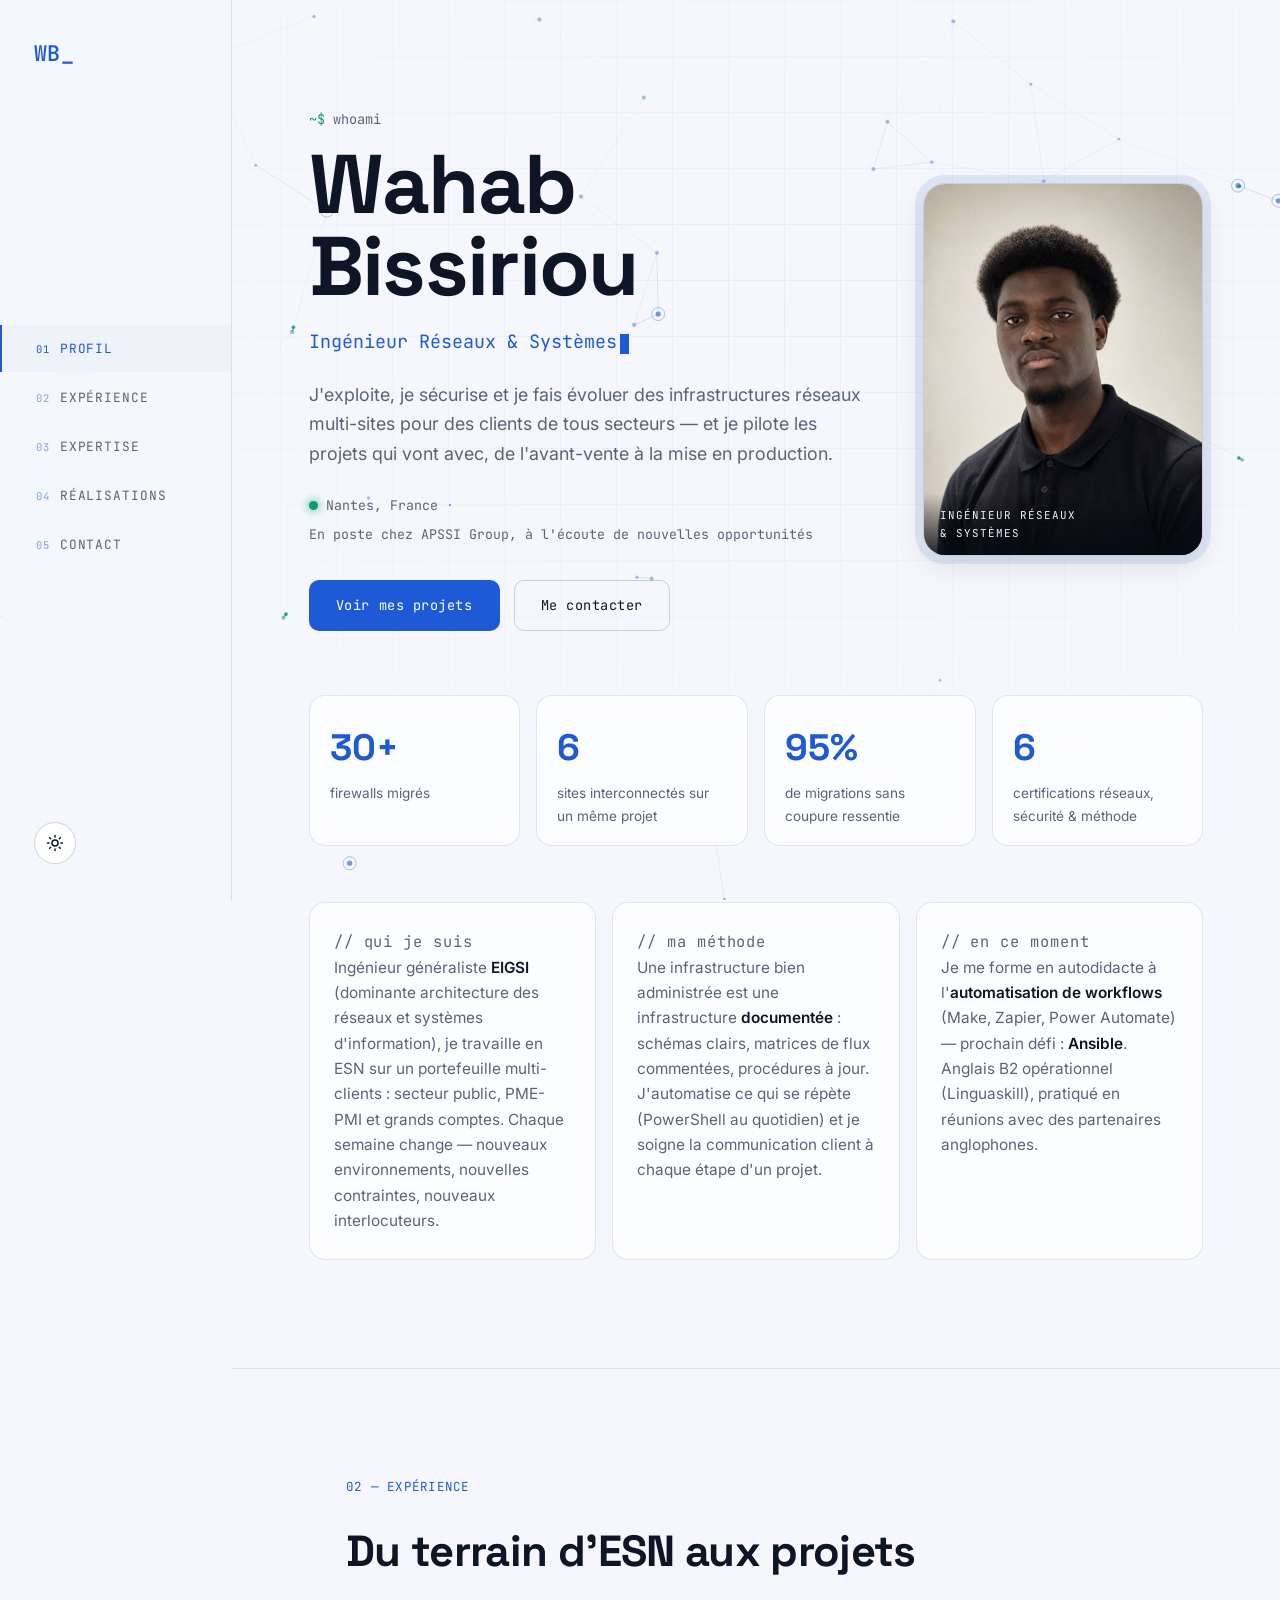
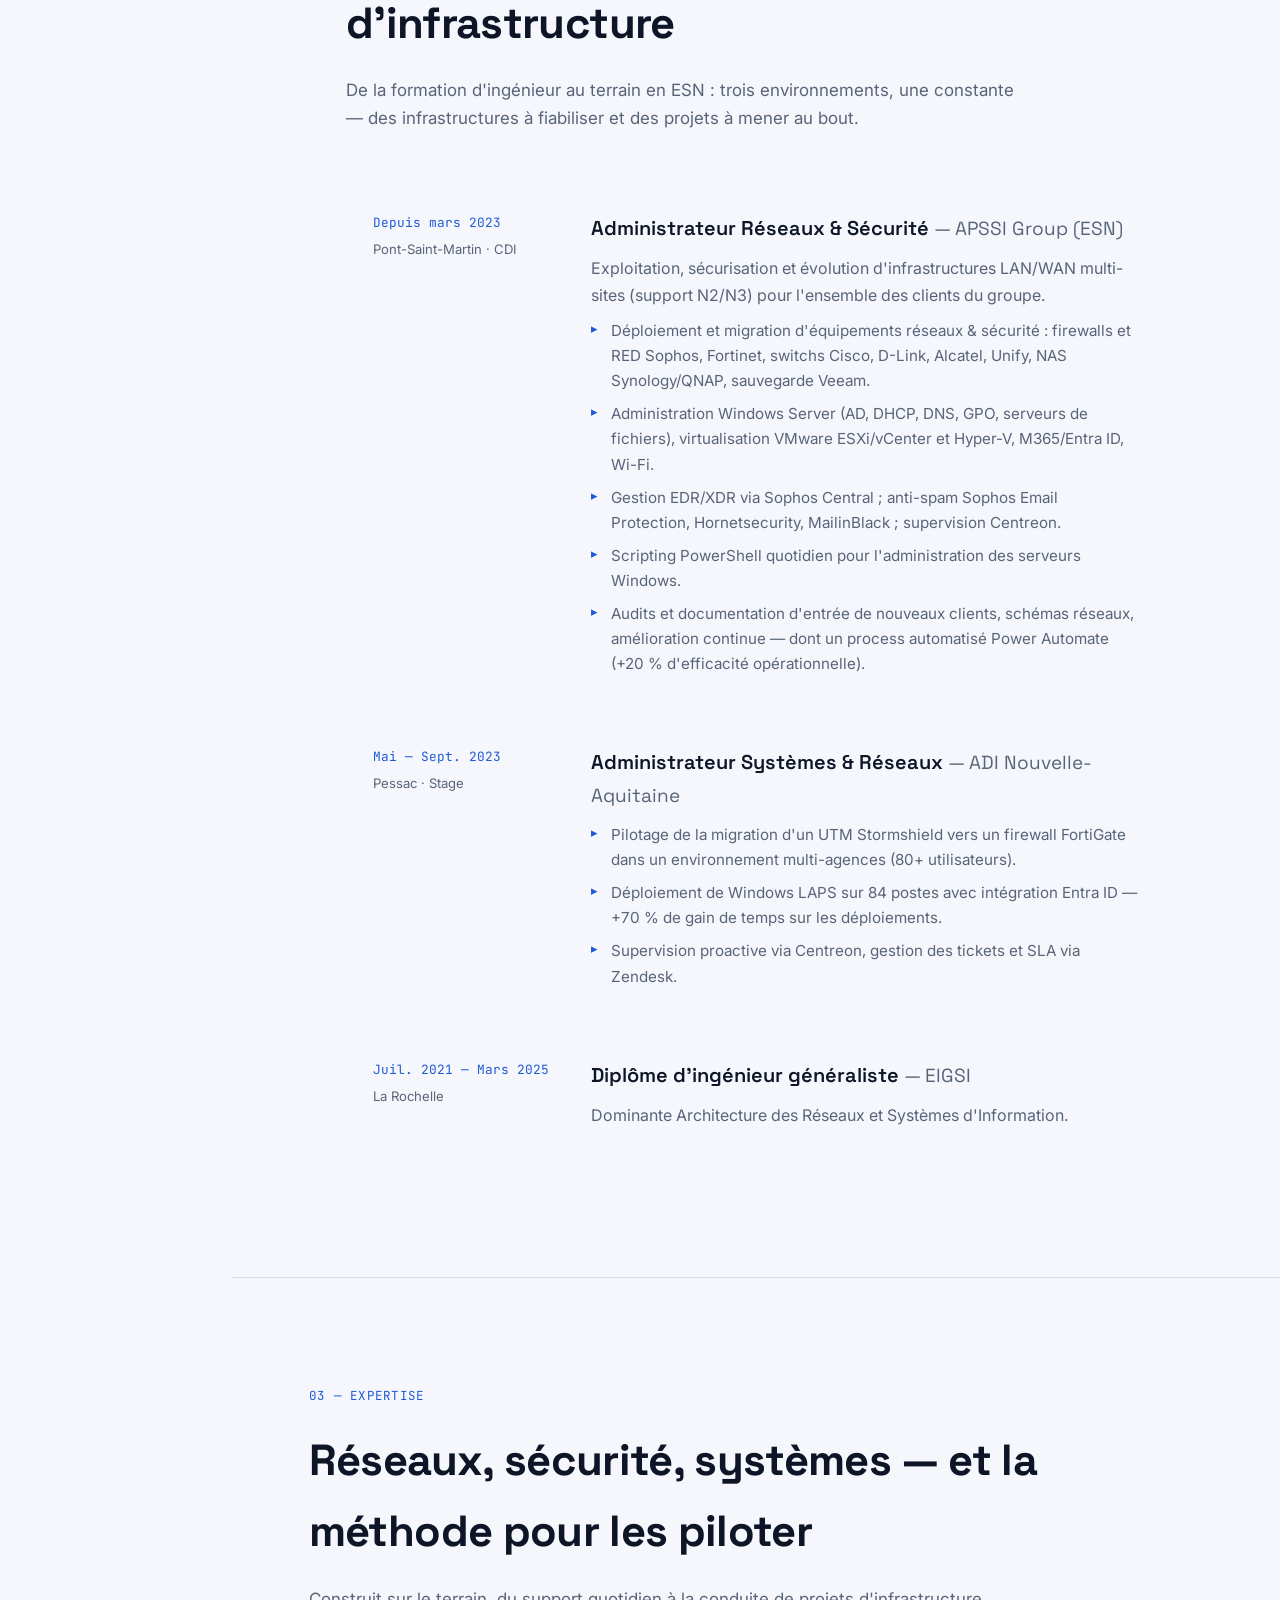
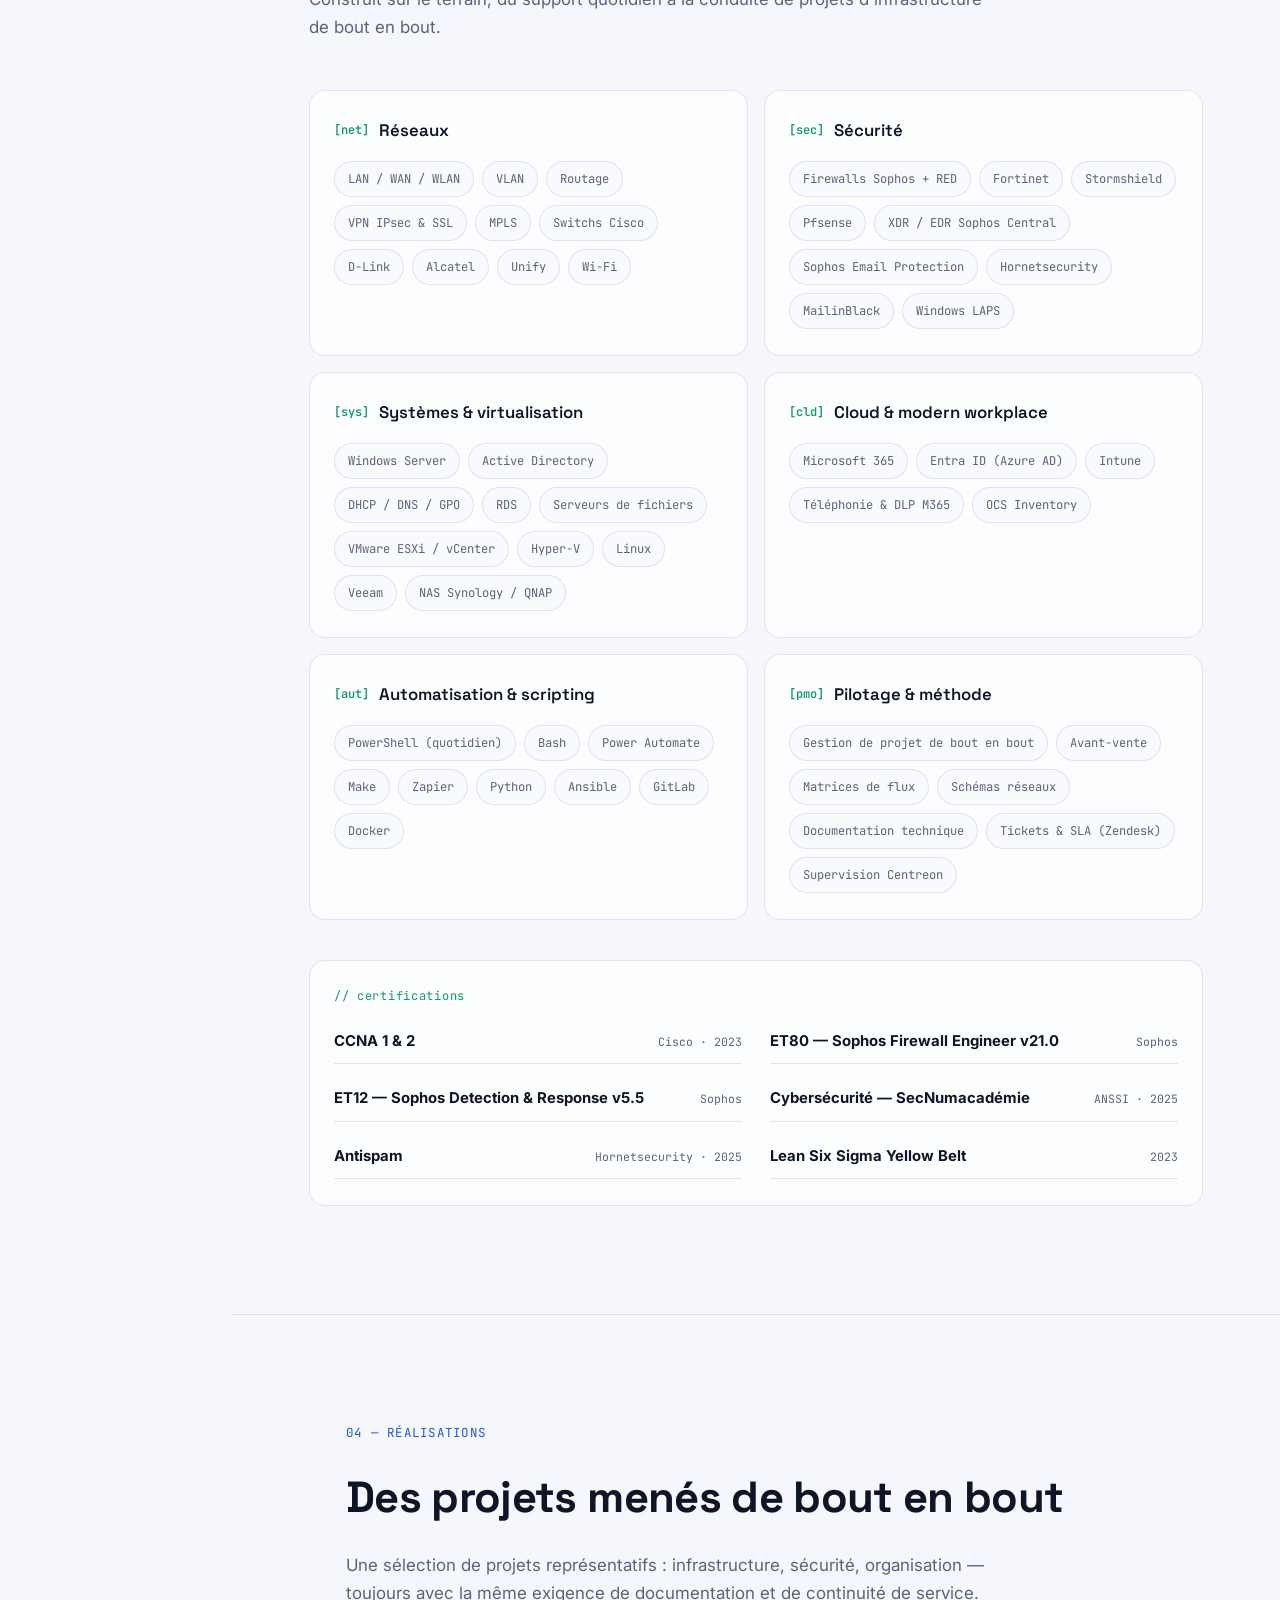
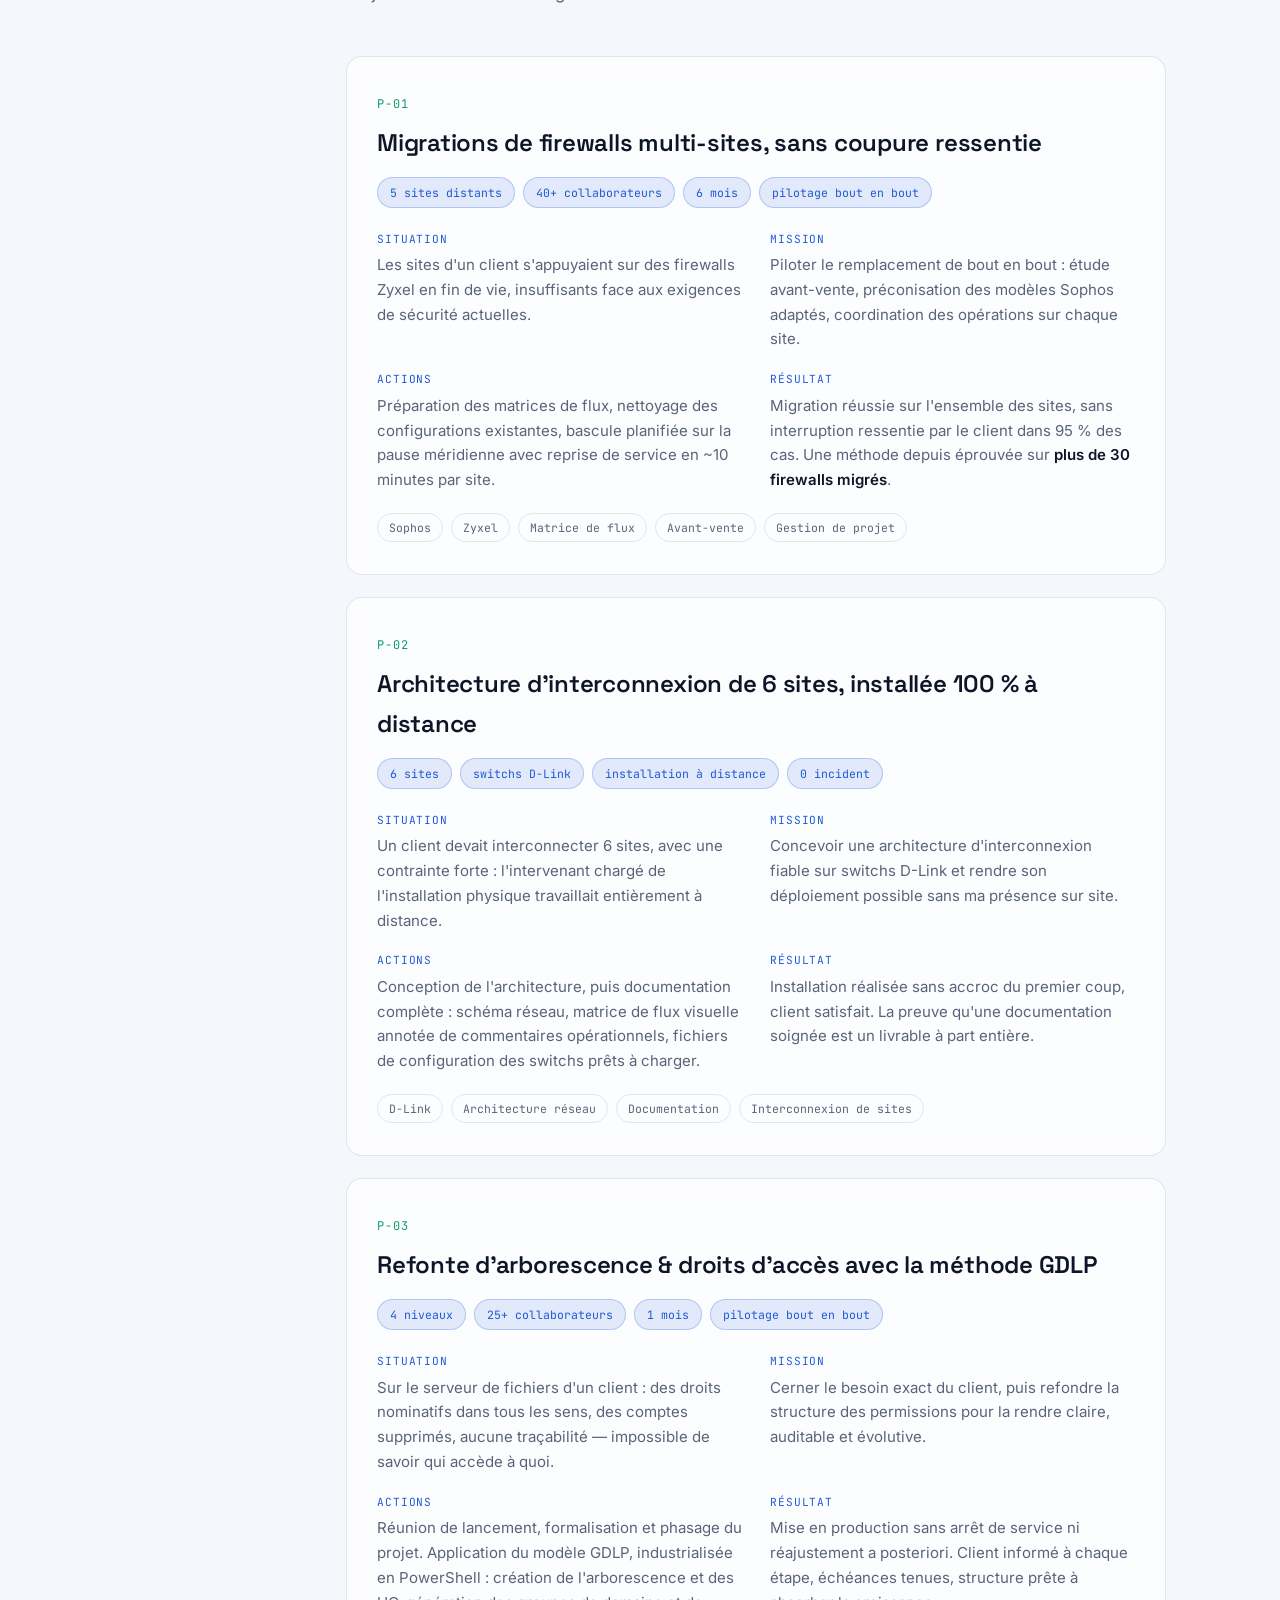
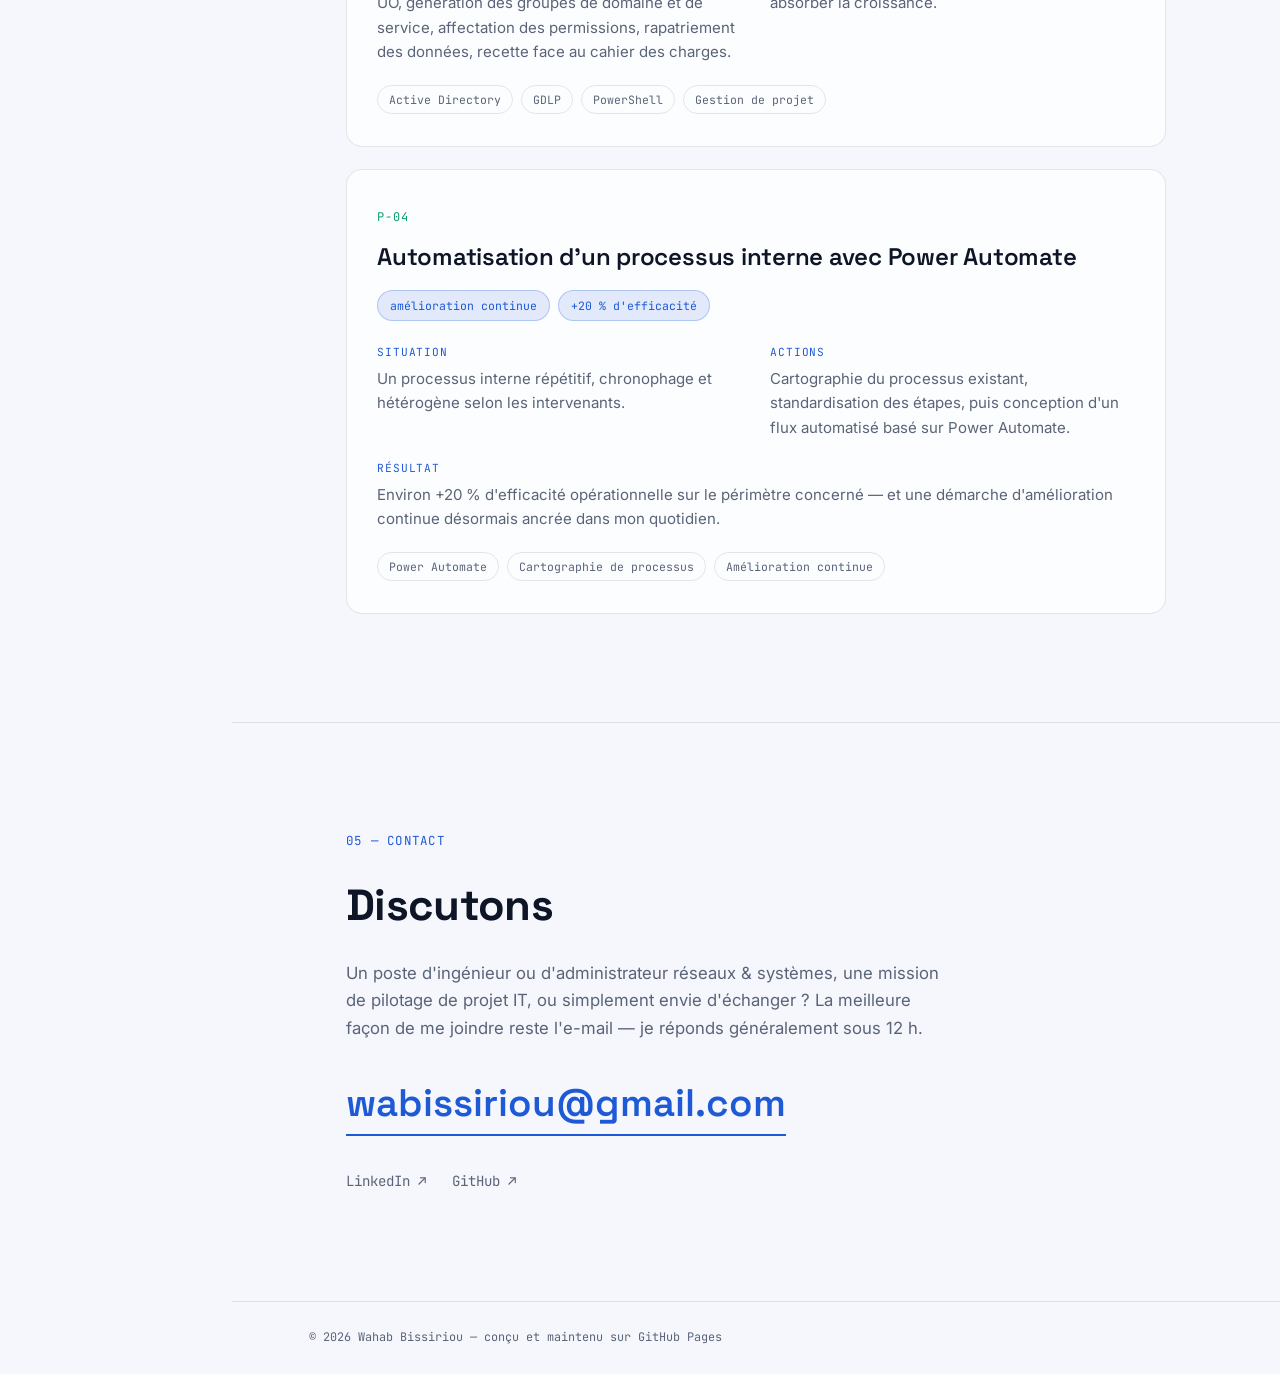
==== commit 2c719fde: "Ajout favicon et image Open Graph + balises meta" ====
--- a/index.html
+++ b/index.html
@@ -5,6 +5,31 @@
   <meta name="viewport" content="width=device-width, initial-scale=1.0">
   <title>Wahab Bissiriou — Ingénieur Réseaux &amp; Systèmes</title>
   <meta name="description" content="Portfolio de Wahab Bissiriou, ingénieur réseaux et systèmes : infrastructures multi-sites, sécurité, pilotage de projets IT.">
+
+  <!-- Favicon -->
+  <link rel="icon" href="favicon.svg" type="image/svg+xml">
+  <link rel="icon" href="favicon-32.png" sizes="32x32" type="image/png">
+  <link rel="apple-touch-icon" href="favicon-180.png">
+  <meta name="theme-color" content="#060A13">
+
+  <!-- Open Graph (LinkedIn, Facebook, WhatsApp, Slack…) -->
+  <meta property="og:type" content="website">
+  <meta property="og:site_name" content="Wahab Bissiriou">
+  <meta property="og:title" content="Wahab Bissiriou — Ingénieur Réseaux &amp; Systèmes">
+  <meta property="og:description" content="Infrastructures multi-sites, sécurité et pilotage de projets IT — de l'avant-vente à la mise en production.">
+  <meta property="og:url" content="https://bwahab-wb.github.io/">
+  <meta property="og:image" content="https://bwahab-wb.github.io/og-image.png">
+  <meta property="og:image:width" content="1200">
+  <meta property="og:image:height" content="630">
+  <meta property="og:image:alt" content="Portfolio de Wahab Bissiriou, ingénieur réseaux et systèmes">
+  <meta property="og:locale" content="fr_FR">
+
+  <!-- Twitter / X -->
+  <meta name="twitter:card" content="summary_large_image">
+  <meta name="twitter:title" content="Wahab Bissiriou — Ingénieur Réseaux &amp; Systèmes">
+  <meta name="twitter:description" content="Infrastructures multi-sites, sécurité et pilotage de projets IT — de l'avant-vente à la mise en production.">
+  <meta name="twitter:image" content="https://bwahab-wb.github.io/og-image.png">
+
   <link rel="preconnect" href="https://fonts.googleapis.com">
   <link rel="preconnect" href="https://fonts.gstatic.com" crossorigin>
   <link href="https://fonts.googleapis.com/css2?family=Space+Grotesk:wght@400;500;600;700&family=Inter:wght@400;500;600&family=JetBrains+Mono:wght@400;500;600&display=swap" rel="stylesheet">
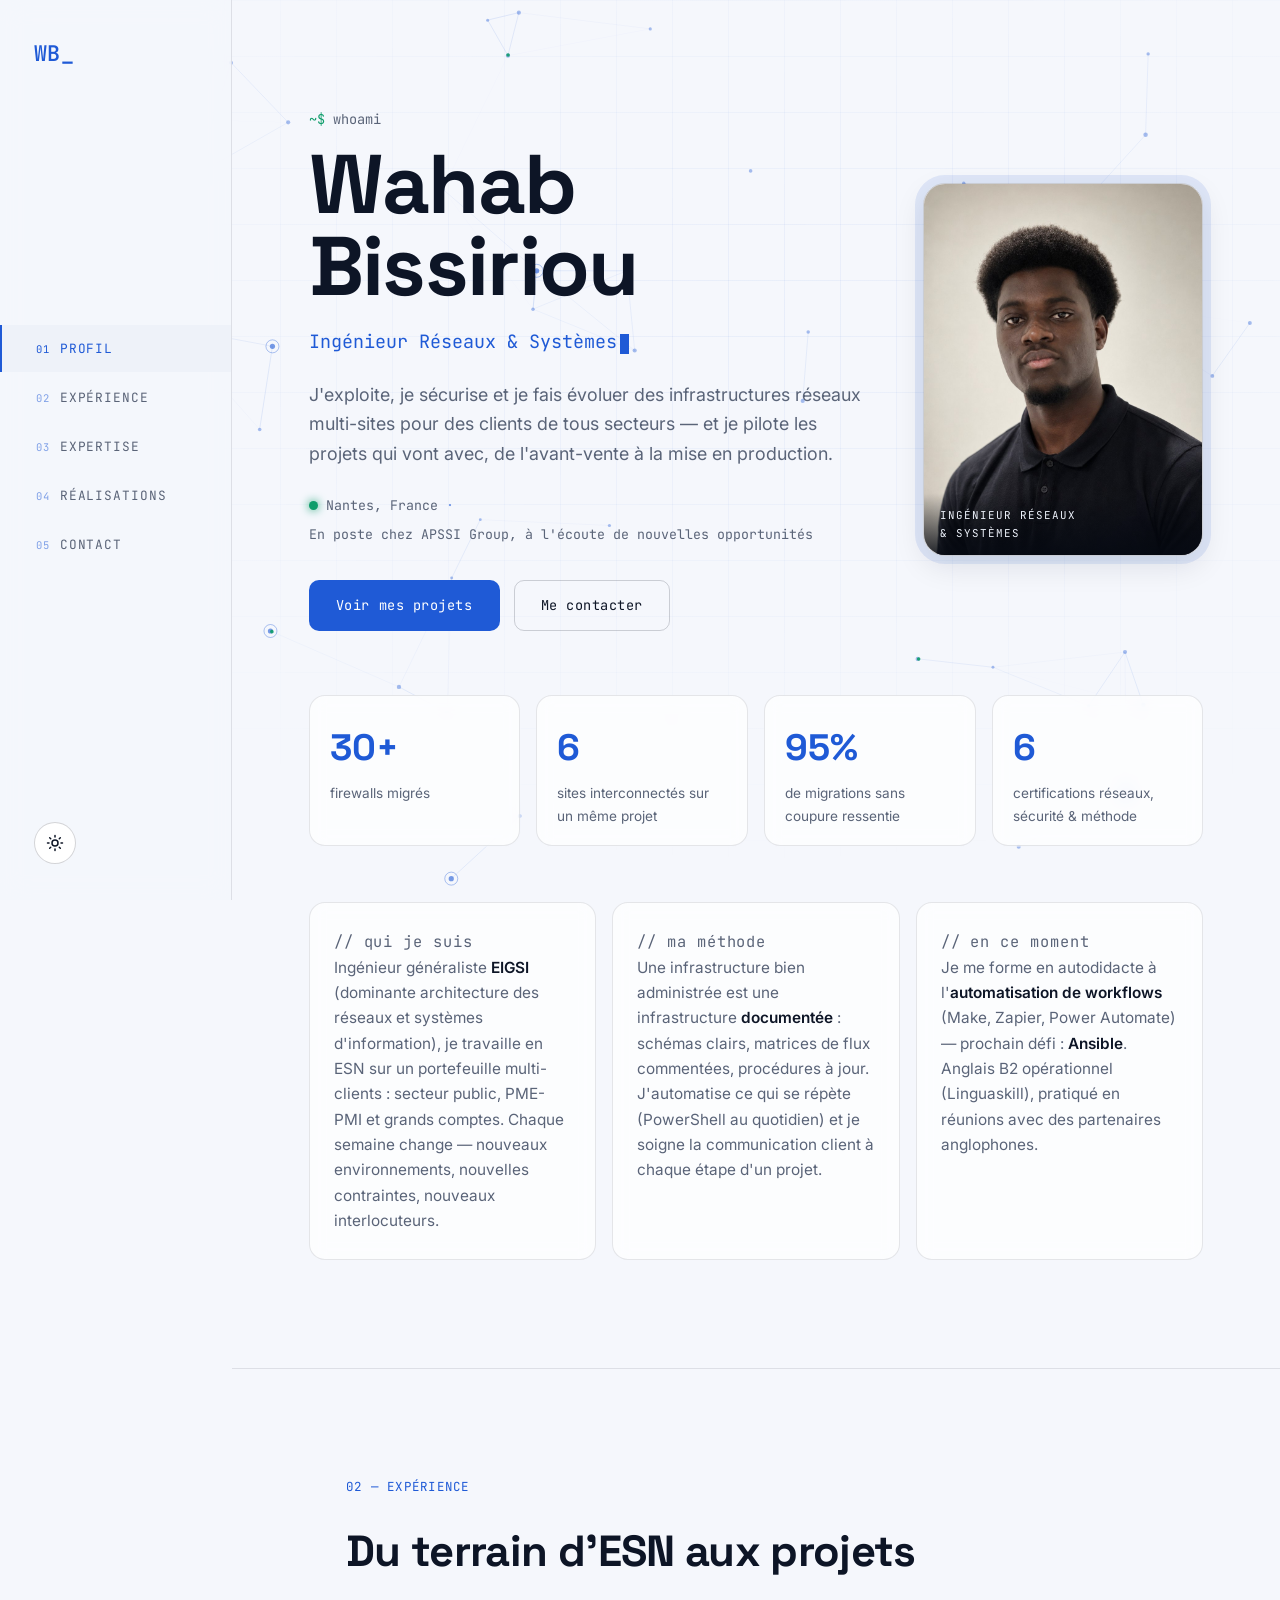
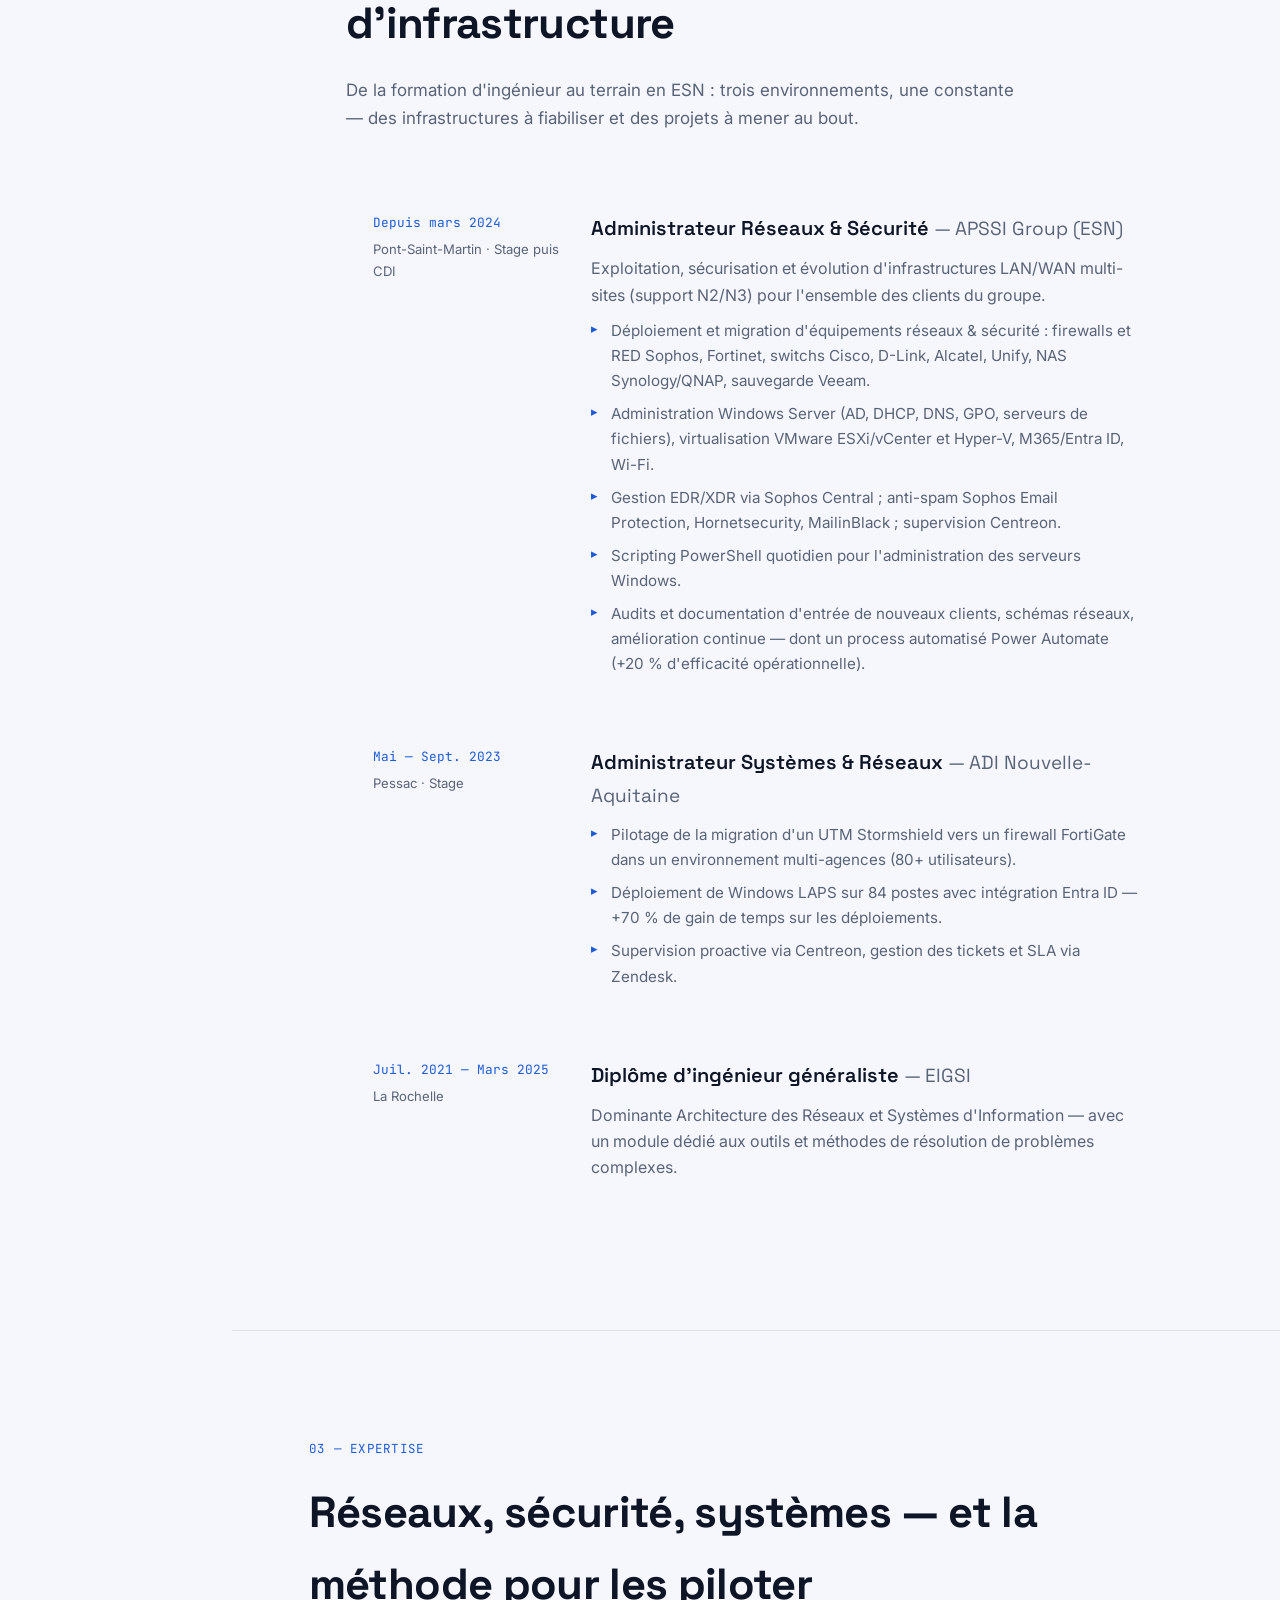
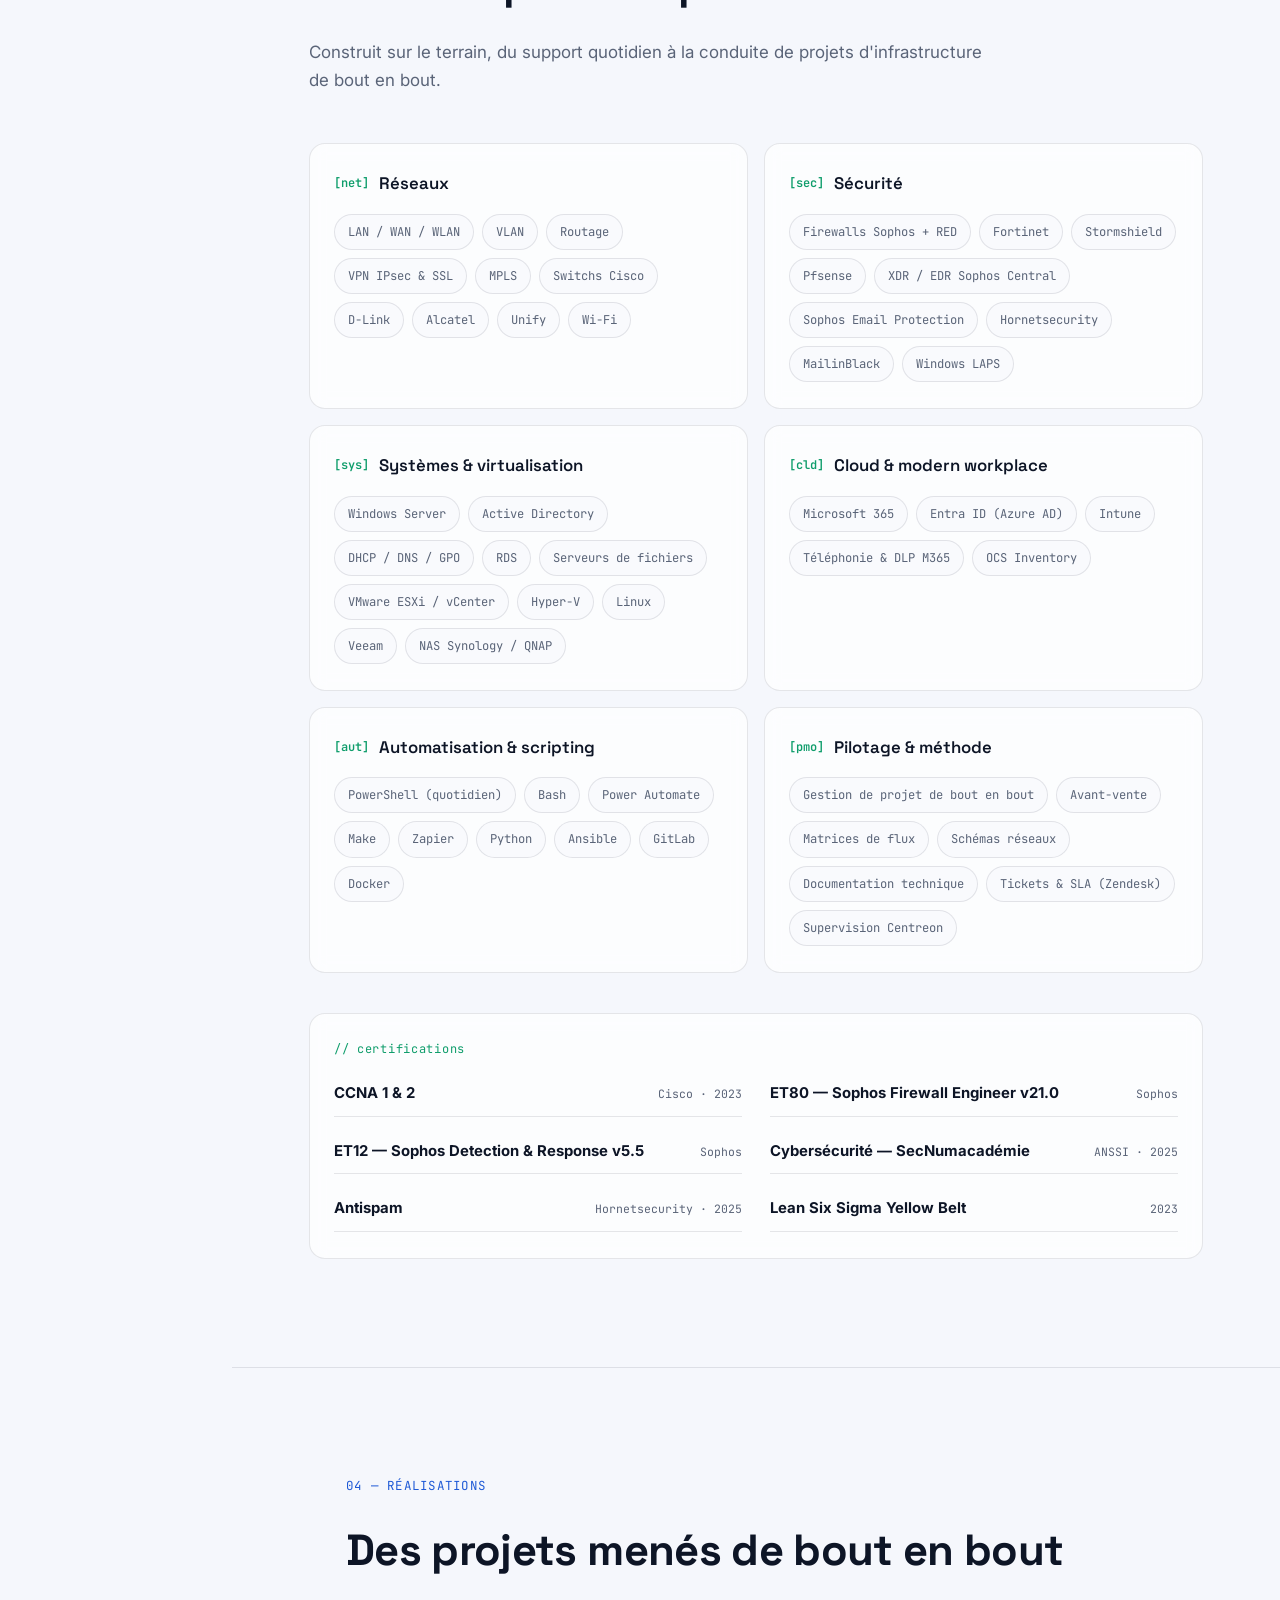
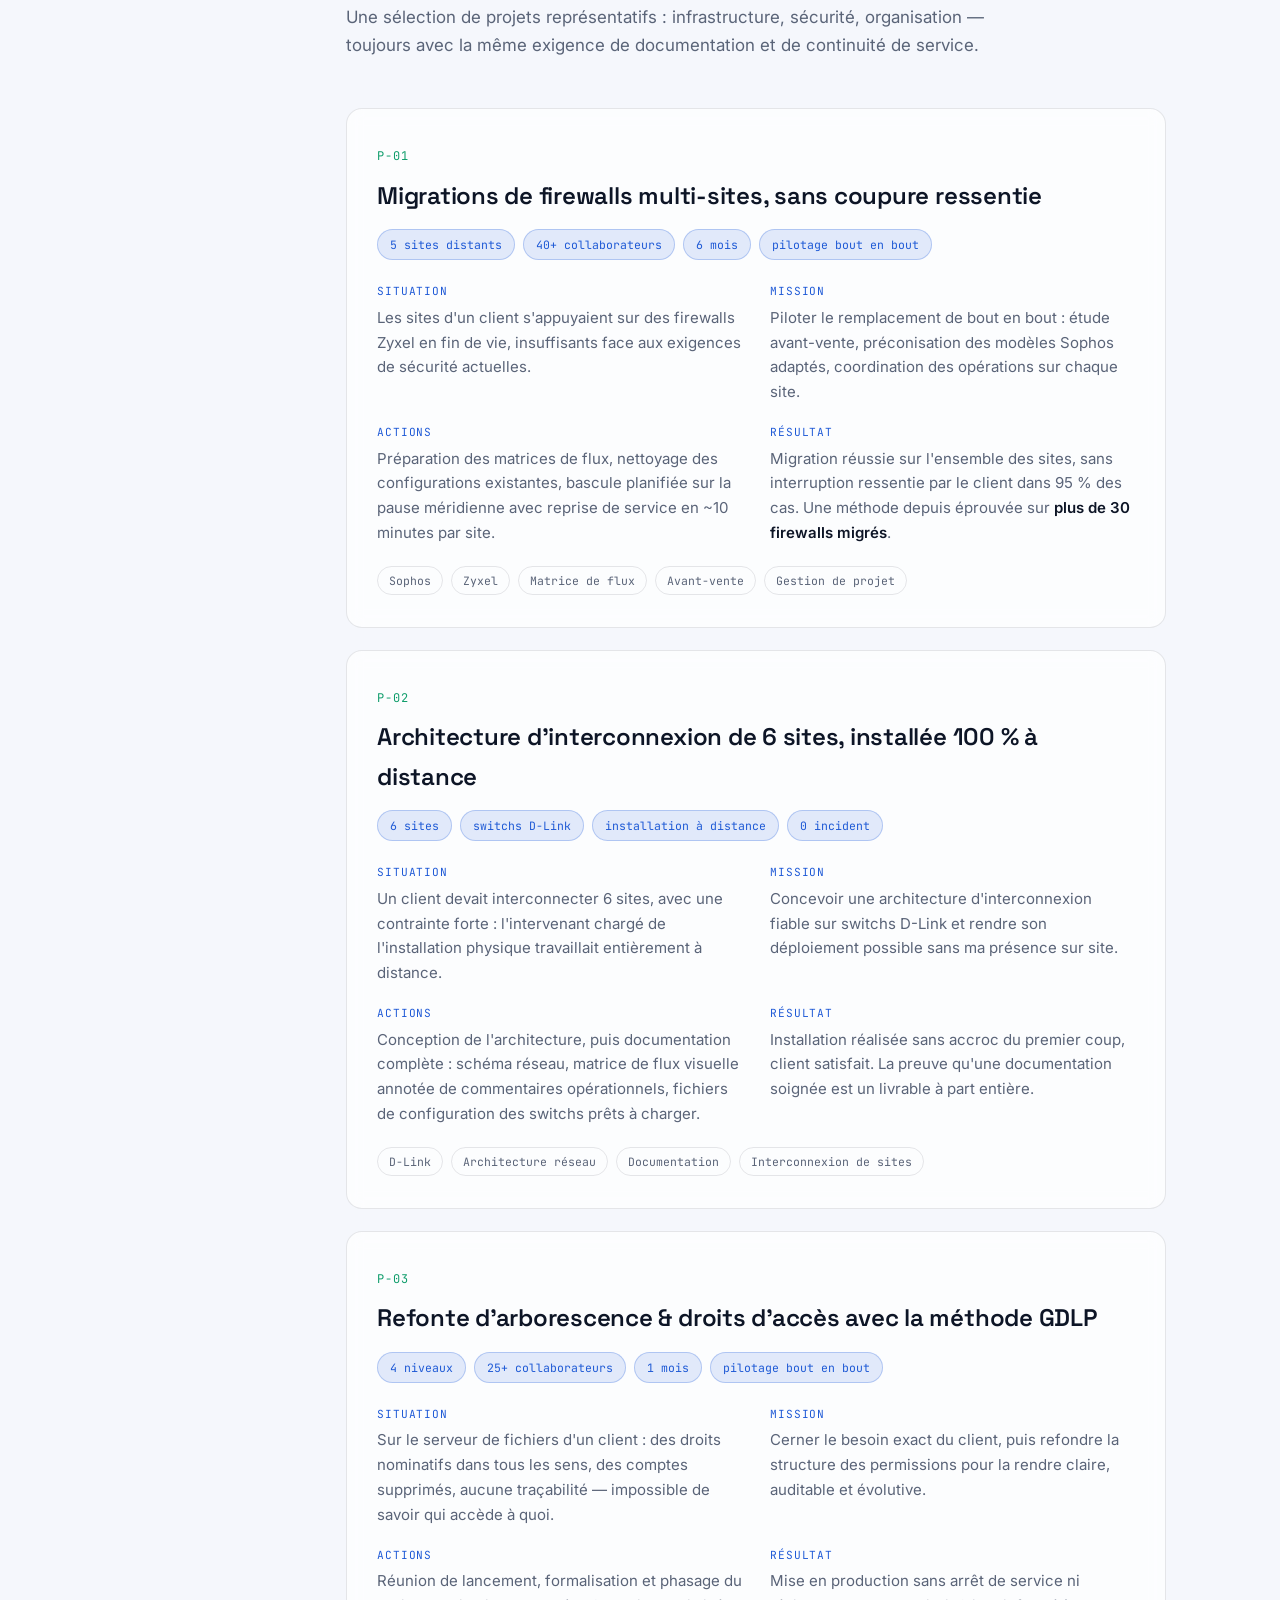
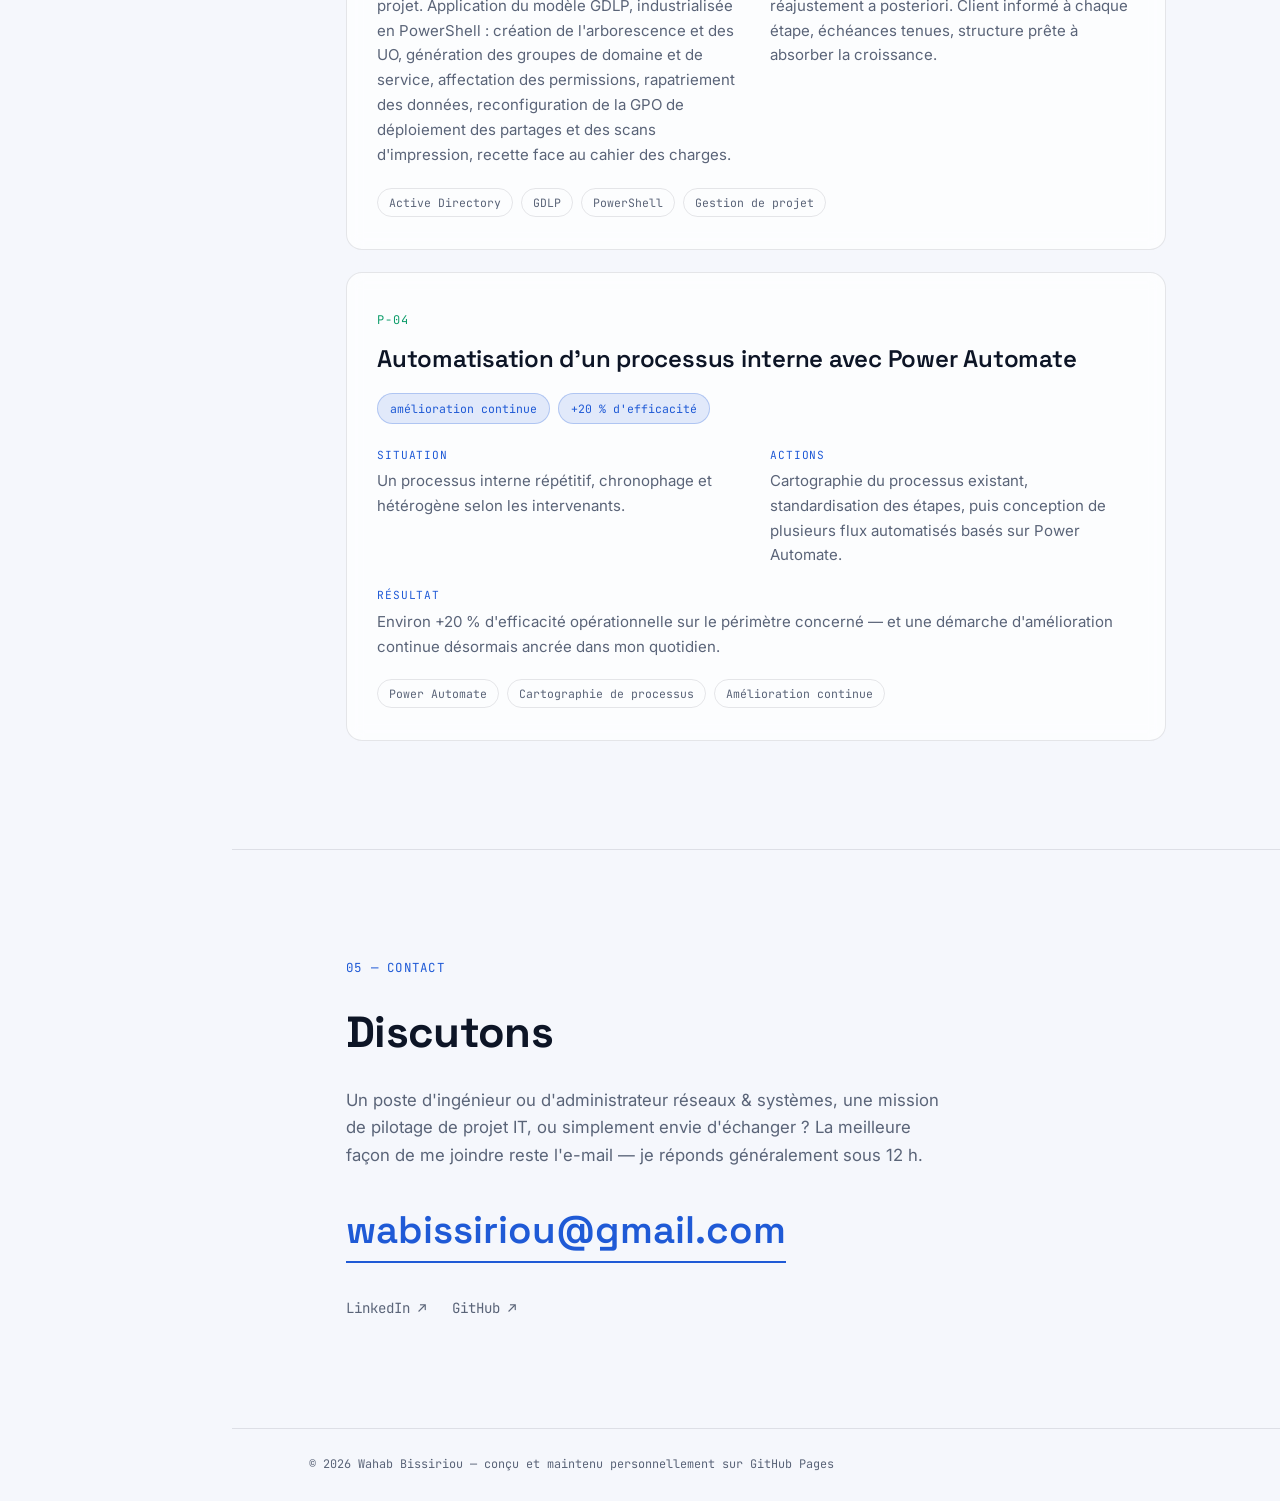
==== commit b1ad15a7: "Mise à jour du contenu (date APSSI, module EIGSI, actions GDLP, Power Automate)" ====
--- a/index.html
+++ b/index.html
@@ -130,8 +130,8 @@
         <div class="timeline">
           <article class="timeline__item">
             <div class="timeline__side">
-              <span class="timeline__year mono">Depuis mars 2023</span>
-              <span class="timeline__place">Pont-Saint-Martin · CDI</span>
+              <span class="timeline__year mono">Depuis mars 2024</span>
+              <span class="timeline__place">Pont-Saint-Martin · Stage puis CDI</span>
             </div>
             <div class="timeline__body">
               <h3>Administrateur Réseaux &amp; Sécurité <span class="at">— APSSI Group (ESN)</span></h3>
@@ -169,7 +169,7 @@
             </div>
             <div class="timeline__body">
               <h3>Diplôme d'ingénieur généraliste <span class="at">— EIGSI</span></h3>
-              <p>Dominante Architecture des Réseaux et Systèmes d'Information.</p>
+              <p>Dominante Architecture des Réseaux et Systèmes d'Information — avec un module dédié aux outils et méthodes de résolution de problèmes complexes.</p>
             </div>
           </article>
         </div>
@@ -303,7 +303,7 @@
               <div class="project__block"><span class="project__block-label mono">Mission</span>
                 <p>Cerner le besoin exact du client, puis refondre la structure des permissions pour la rendre claire, auditable et évolutive.</p></div>
               <div class="project__block"><span class="project__block-label mono">Actions</span>
-                <p>Réunion de lancement, formalisation et phasage du projet. Application du modèle GDLP, industrialisée en PowerShell : création de l'arborescence et des UO, génération des groupes de domaine et de service, affectation des permissions, rapatriement des données, recette face au cahier des charges.</p></div>
+                <p>Réunion de lancement, formalisation et phasage du projet. Application du modèle GDLP, industrialisée en PowerShell : création de l'arborescence et des UO, génération des groupes de domaine et de service, affectation des permissions, rapatriement des données, reconfiguration de la GPO de déploiement des partages et des scans d'impression, recette face au cahier des charges.</p></div>
               <div class="project__block"><span class="project__block-label mono">Résultat</span>
                 <p>Mise en production sans arrêt de service ni réajustement a posteriori. Client informé à chaque étape, échéances tenues, structure prête à absorber la croissance.</p></div>
             </div>
@@ -322,7 +322,7 @@
               <div class="project__block"><span class="project__block-label mono">Situation</span>
                 <p>Un processus interne répétitif, chronophage et hétérogène selon les intervenants.</p></div>
               <div class="project__block"><span class="project__block-label mono">Actions</span>
-                <p>Cartographie du processus existant, standardisation des étapes, puis conception d'un flux automatisé basé sur Power Automate.</p></div>
+                <p>Cartographie du processus existant, standardisation des étapes, puis conception de plusieurs flux automatisés basés sur Power Automate.</p></div>
               <div class="project__block project__block--wide"><span class="project__block-label mono">Résultat</span>
                 <p>Environ +20 % d'efficacité opérationnelle sur le périmètre concerné — et une démarche d'amélioration continue désormais ancrée dans mon quotidien.</p></div>
             </div>
@@ -352,7 +352,7 @@
   </main>
 
   <footer class="footer mono">
-    <p>© <span id="year"></span> Wahab Bissiriou — conçu et maintenu sur GitHub Pages</p>
+    <p>© <span id="year"></span> Wahab Bissiriou — conçu et maintenu personnellement sur GitHub Pages</p>
   </footer>
 
   <script src="script.js"></script>
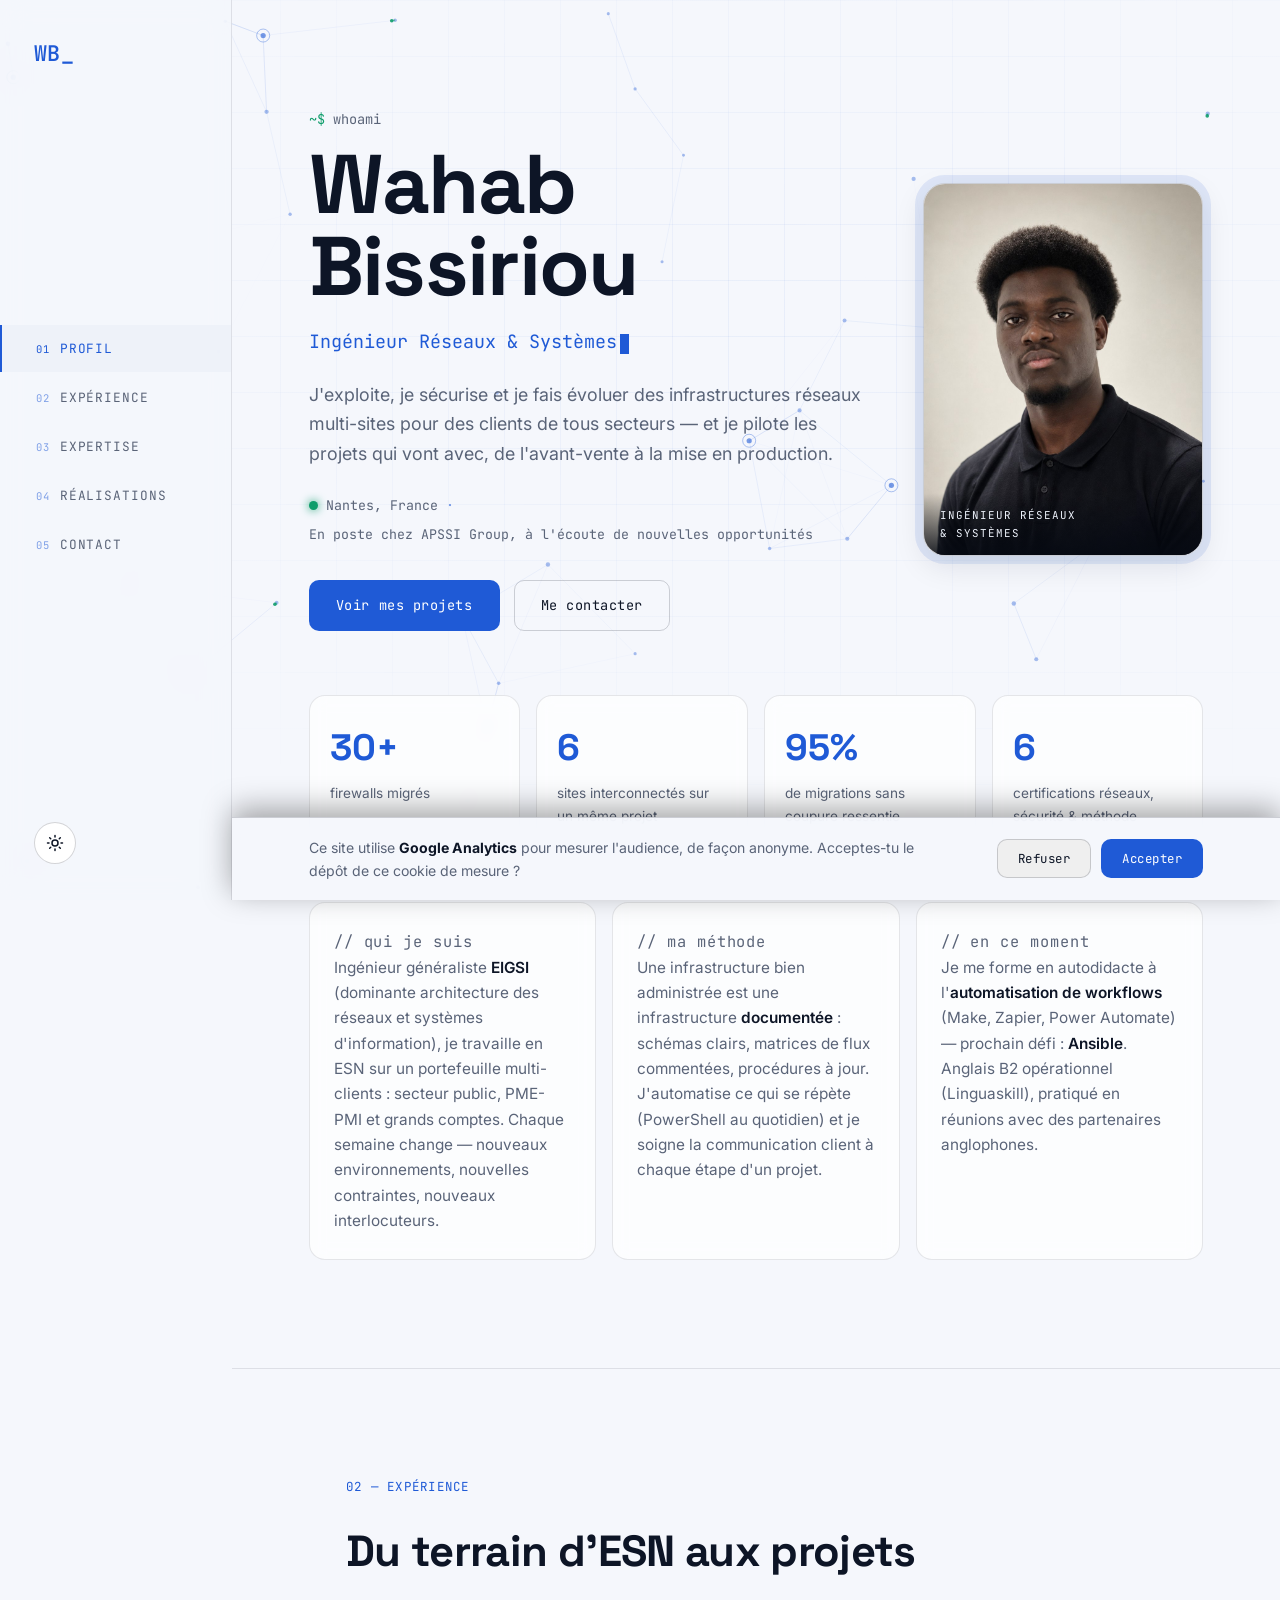
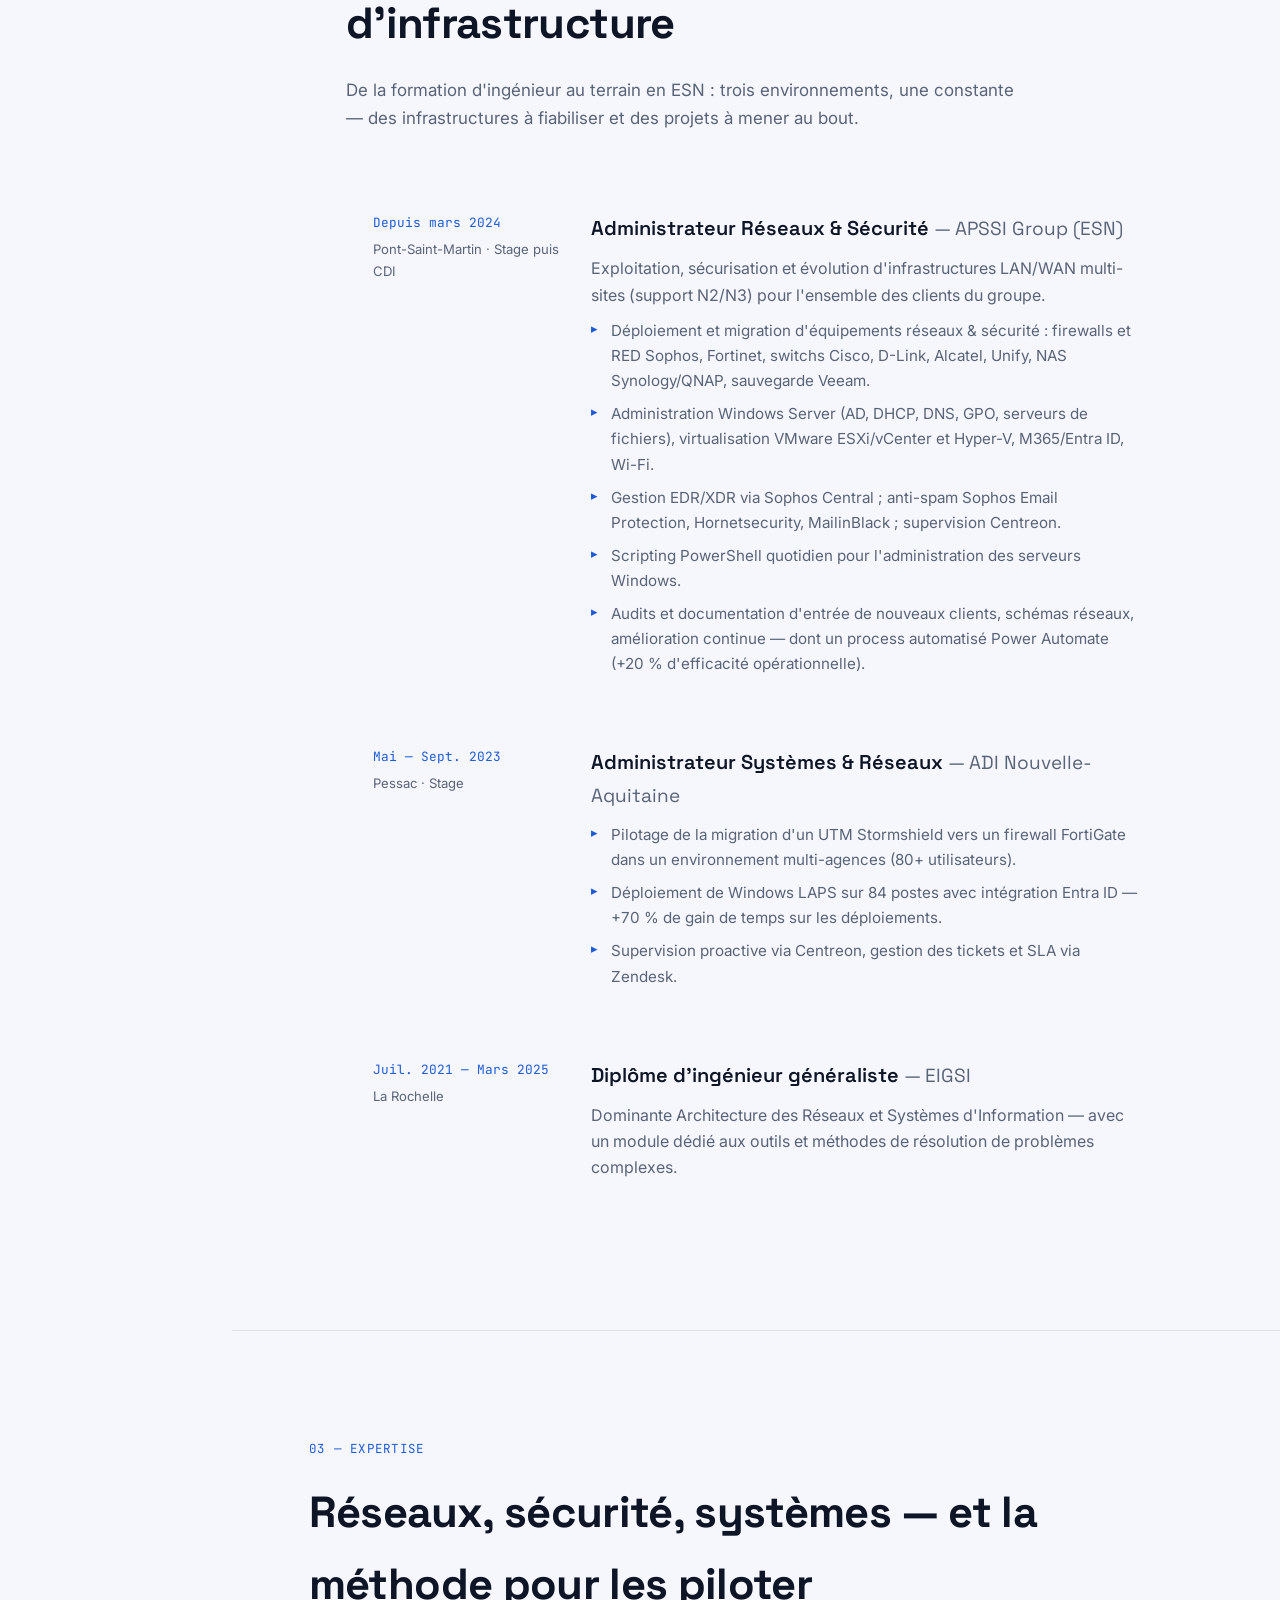
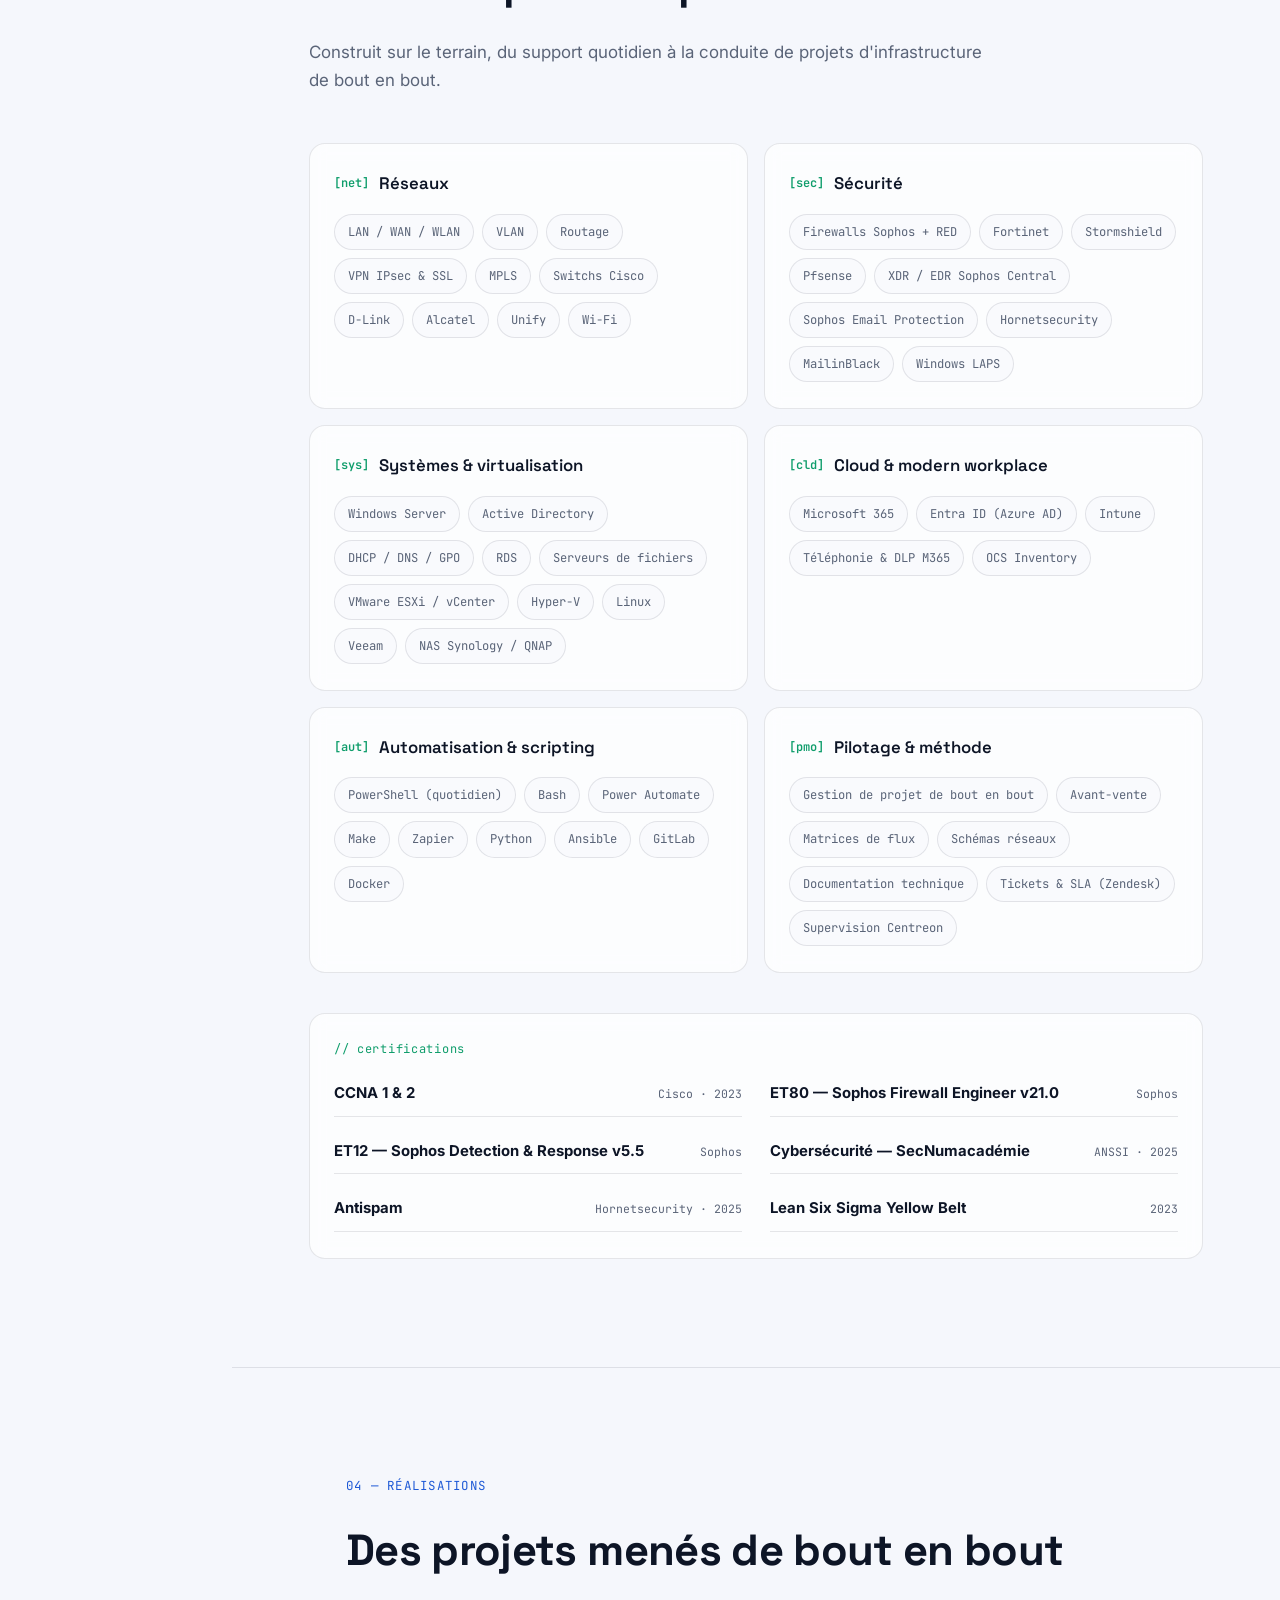
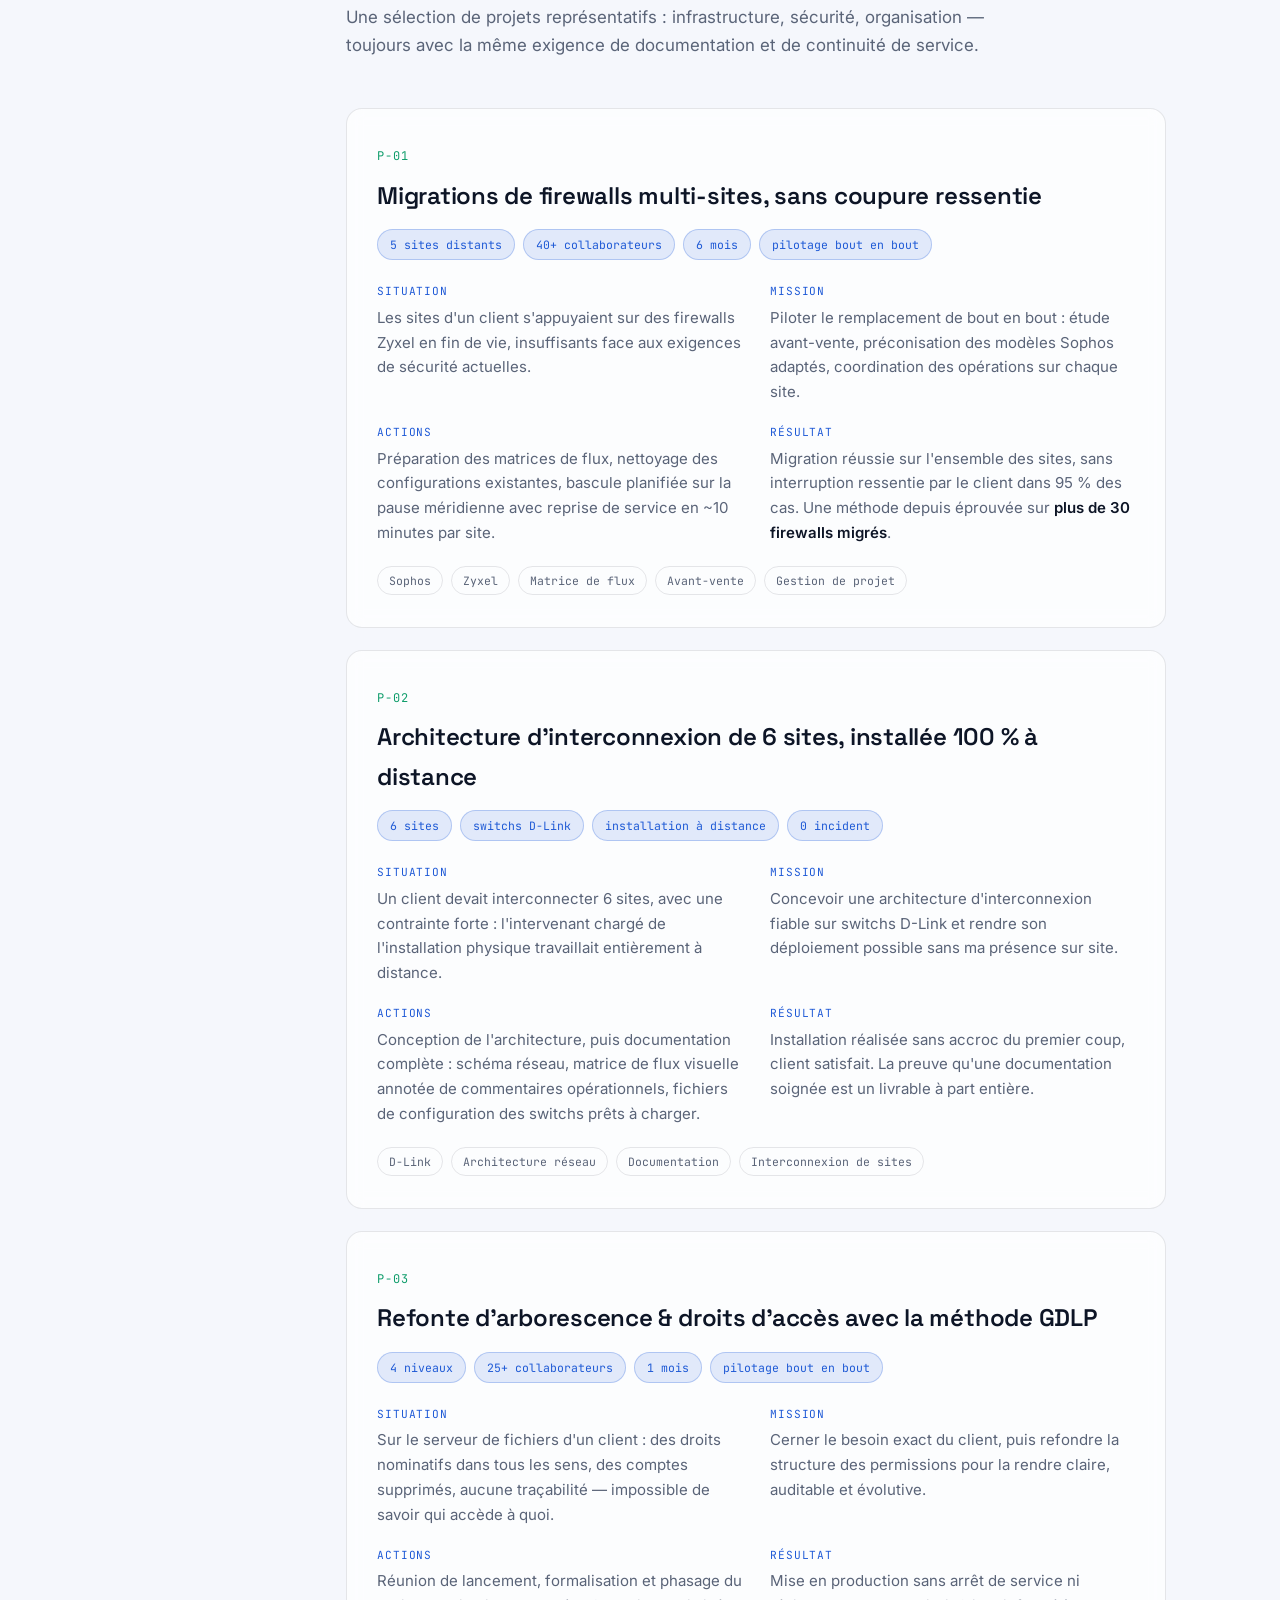
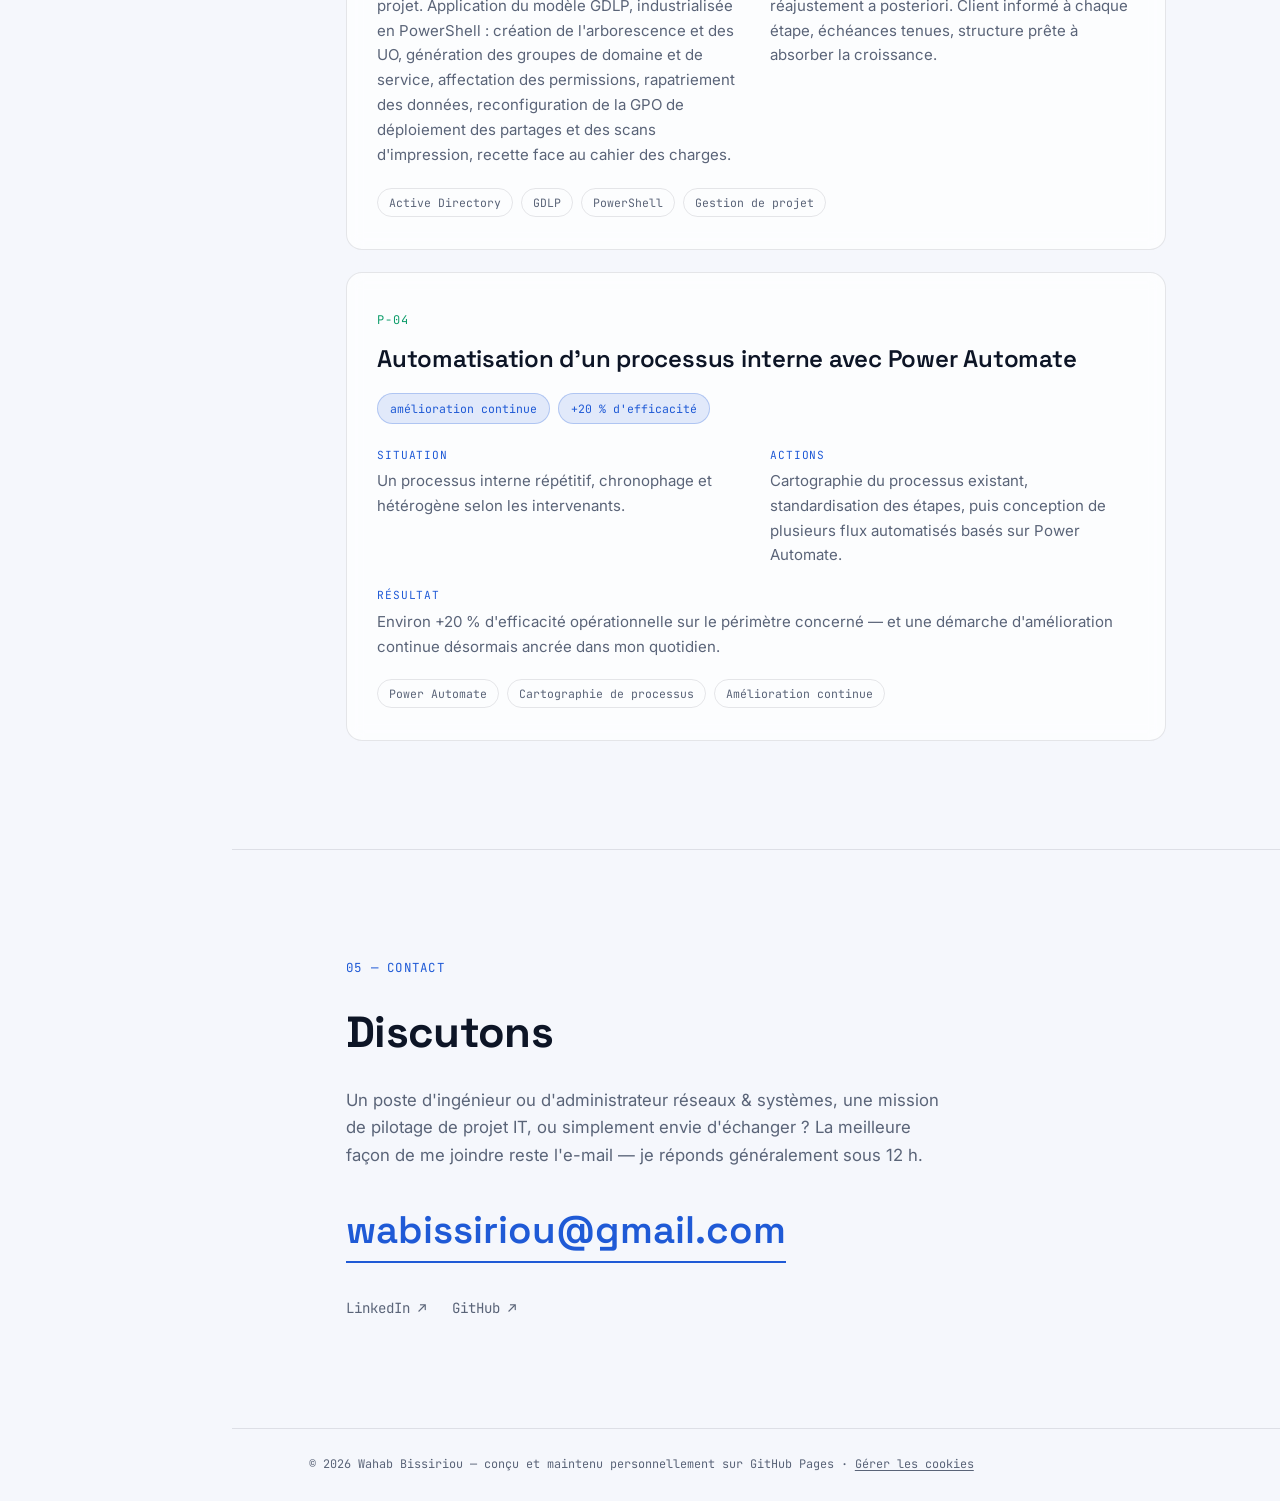
==== commit 8d944d21: "Ajout de Google Analytics (GA4) avec bannière de consentement RGPD" ====
--- a/index.html
+++ b/index.html
@@ -352,8 +352,16 @@
   </main>
 
   <footer class="footer mono">
-    <p>© <span id="year"></span> Wahab Bissiriou — conçu et maintenu personnellement sur GitHub Pages</p>
+    <p>© <span id="year"></span> Wahab Bissiriou — conçu et maintenu personnellement sur GitHub Pages · <button id="cookie-manage" class="footer__link-btn" type="button">Gérer les cookies</button></p>
   </footer>
+
+  <div id="cookie-banner" class="cookie-banner" role="dialog" aria-live="polite" aria-label="Consentement de mesure d'audience">
+    <p class="cookie-banner__text">Ce site utilise <strong>Google Analytics</strong> pour mesurer l'audience, de façon anonyme. Acceptes-tu le dépôt de ce cookie de mesure ?</p>
+    <div class="cookie-banner__actions">
+      <button id="cookie-decline" class="btn btn--ghost" type="button">Refuser</button>
+      <button id="cookie-accept" class="btn btn--primary" type="button">Accepter</button>
+    </div>
+  </div>
 
   <script src="script.js"></script>
 </body>
--- a/style.css
+++ b/style.css
@@ -690,6 +690,63 @@
 
 .footer p { margin: 0; }
 
+.footer__link-btn {
+  background: none;
+  border: none;
+  padding: 0;
+  margin: 0;
+  font: inherit;
+  color: var(--ink-dim);
+  text-decoration: underline;
+  text-underline-offset: 2px;
+  cursor: pointer;
+  transition: color 0.2s ease;
+}
+
+.footer__link-btn:hover,
+.footer__link-btn:focus-visible { color: var(--accent); }
+
+/* ===== Bannière de consentement (Google Analytics) ===== */
+.cookie-banner {
+  position: fixed;
+  left: var(--rail-width);
+  right: 0;
+  bottom: 0;
+  z-index: 50;
+  display: flex;
+  align-items: center;
+  justify-content: space-between;
+  gap: 20px;
+  flex-wrap: wrap;
+  padding: 18px var(--pad);
+  background: color-mix(in srgb, var(--bg) 92%, transparent);
+  backdrop-filter: blur(14px);
+  -webkit-backdrop-filter: blur(14px);
+  border-top: 1px solid var(--line-strong);
+  box-shadow: 0 -8px 30px rgba(0, 0, 0, 0.35);
+  transform: translateY(110%);
+  transition: transform 0.4s ease;
+}
+
+.cookie-banner.is-visible { transform: translateY(0); }
+
+.cookie-banner__text {
+  margin: 0;
+  color: var(--ink-dim);
+  font-size: 0.88rem;
+  max-width: 640px;
+}
+
+.cookie-banner__text strong { color: var(--ink); }
+
+.cookie-banner__actions { display: flex; gap: 10px; flex-shrink: 0; }
+
+.cookie-banner .btn { padding: 10px 20px; font-size: 0.78rem; }
+
+@media (max-width: 900px) {
+  .cookie-banner { left: 0; padding: 16px var(--pad); }
+}
+
 /* ===== Responsive ===== */
 @media (max-width: 1080px) {
   .about-grid { grid-template-columns: 1fr; }
